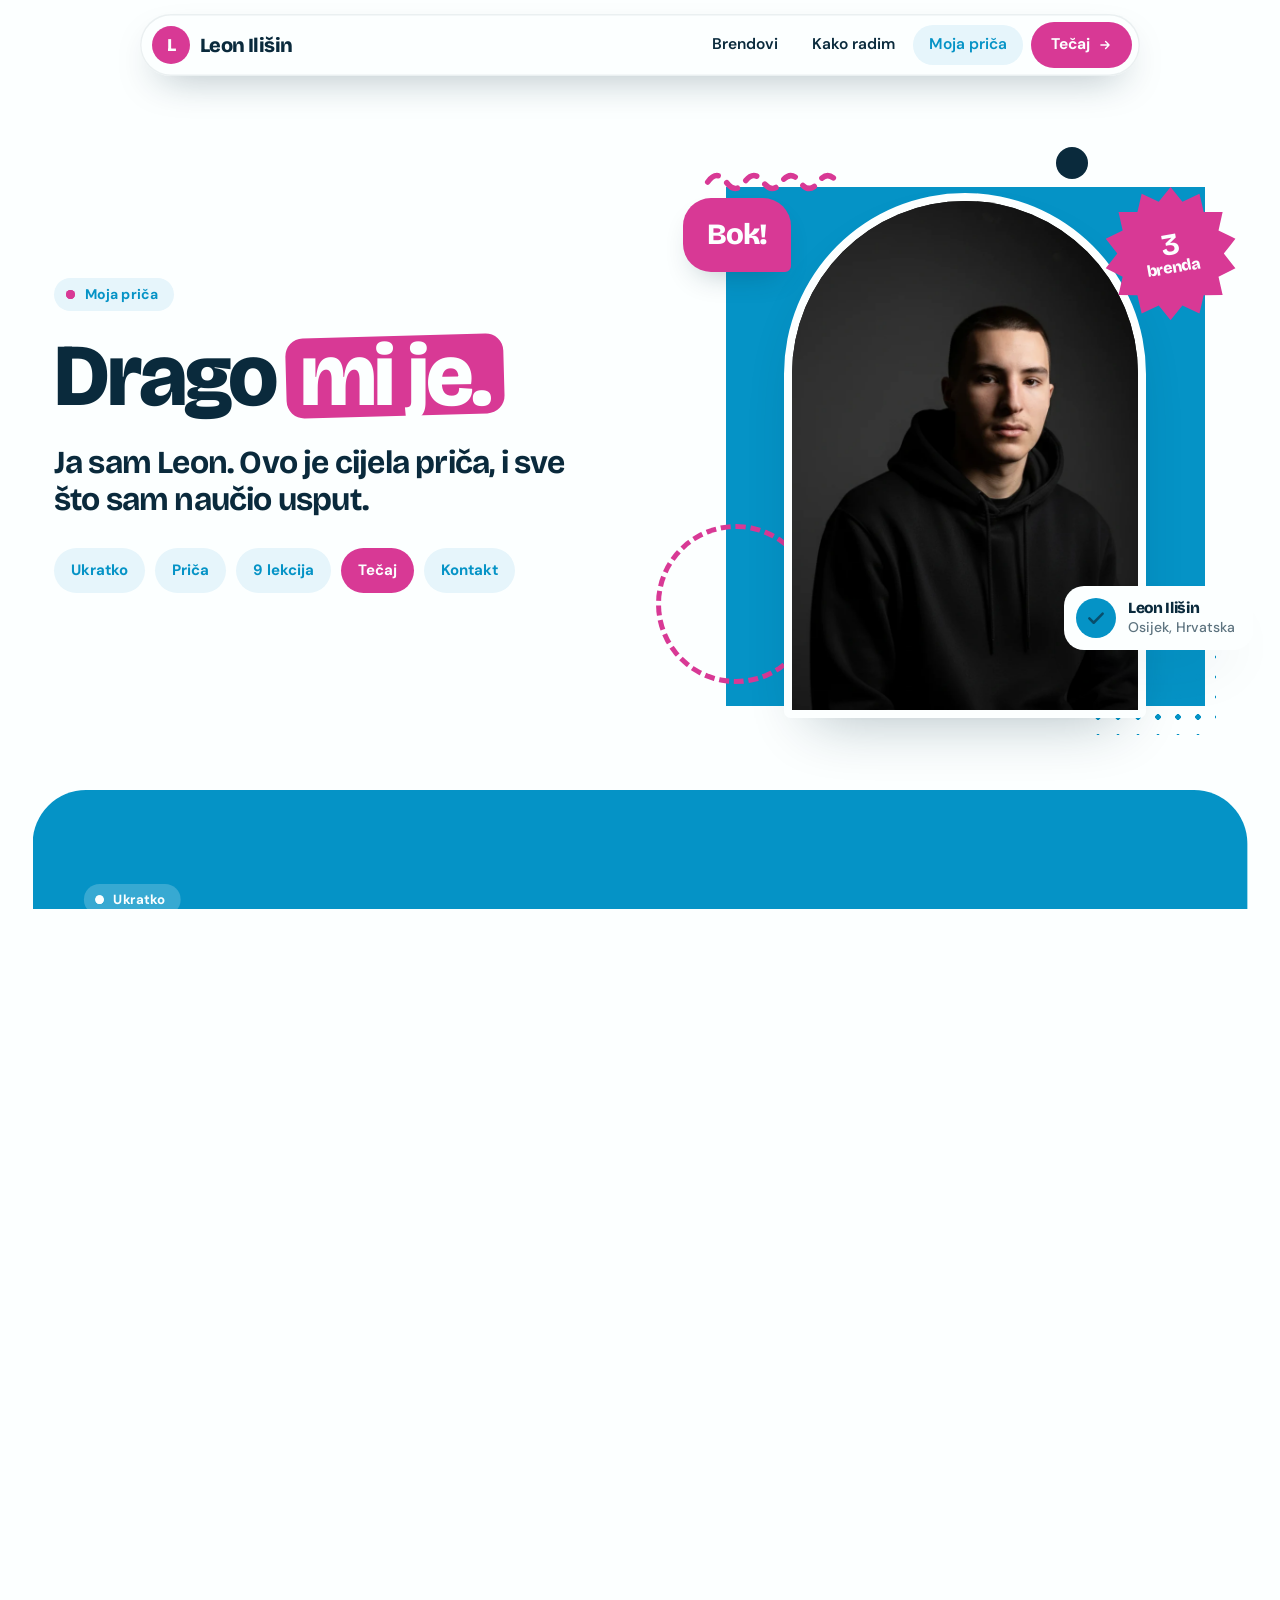
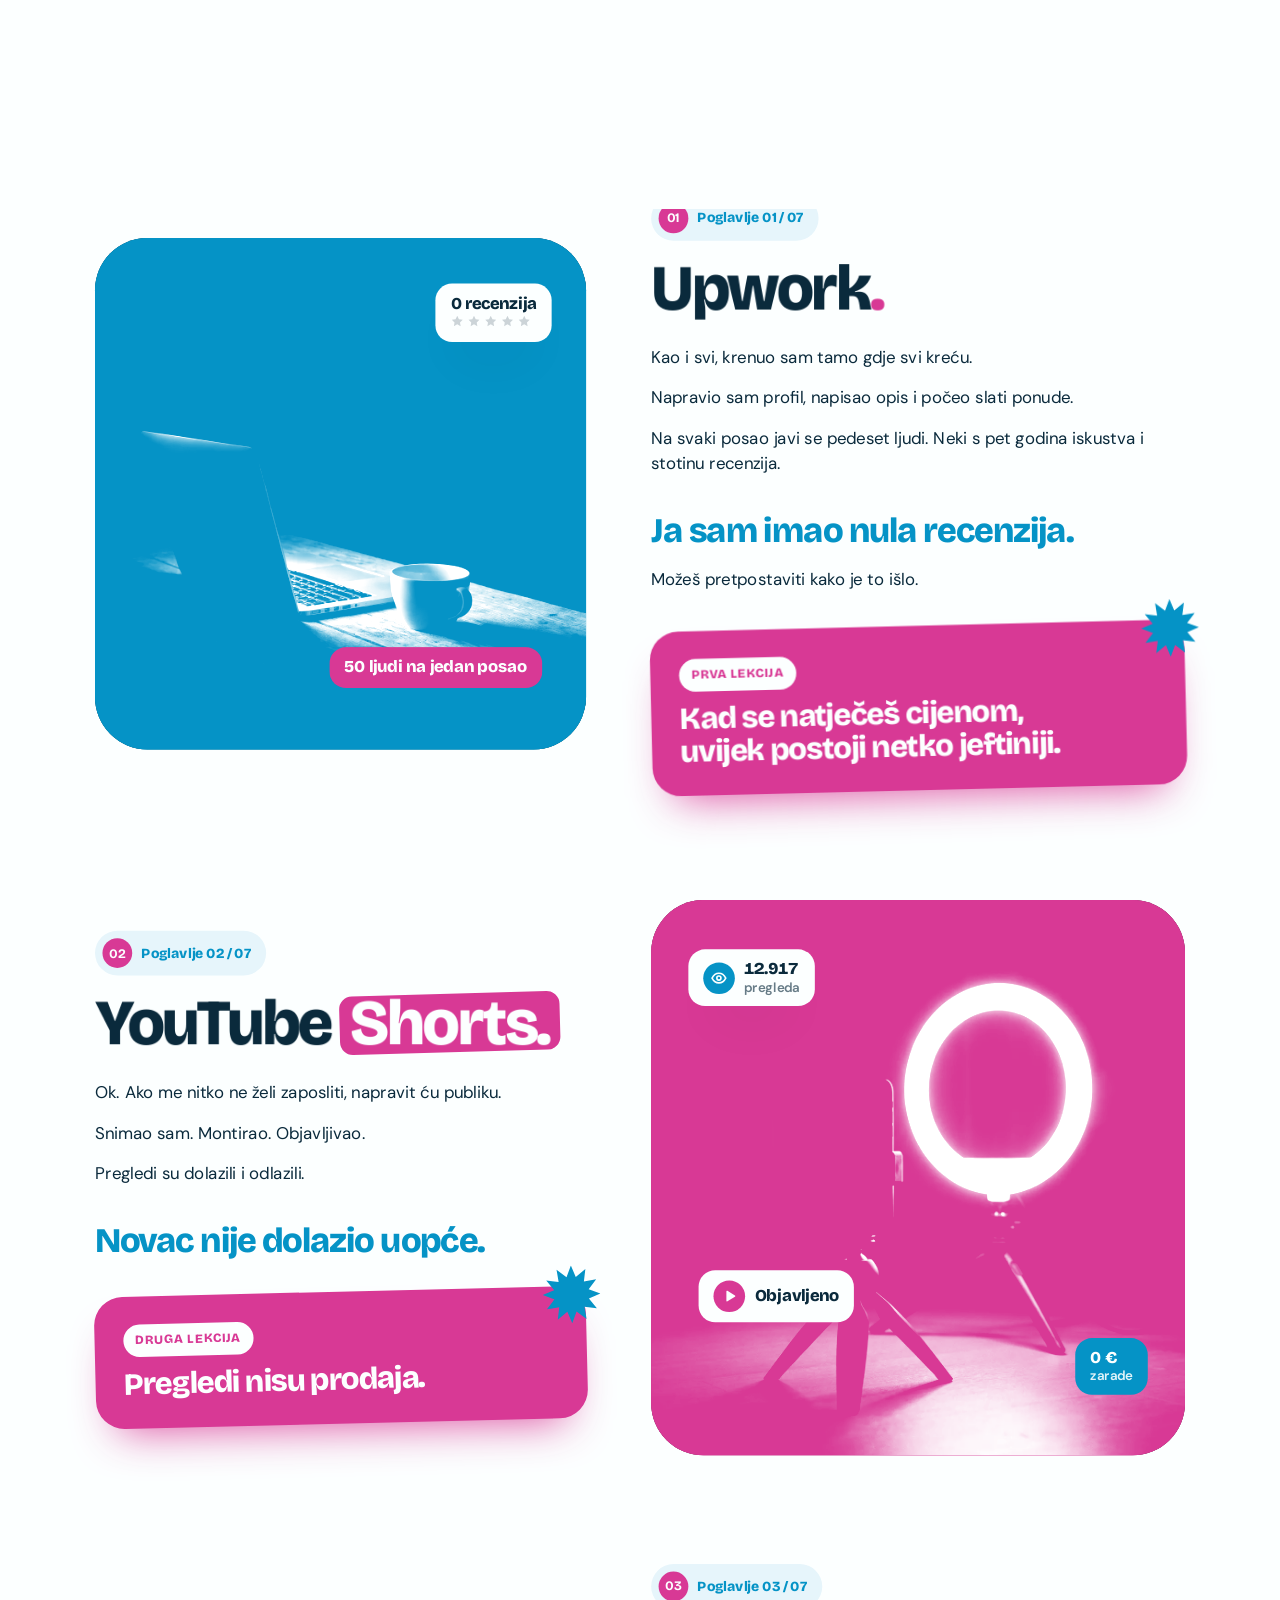
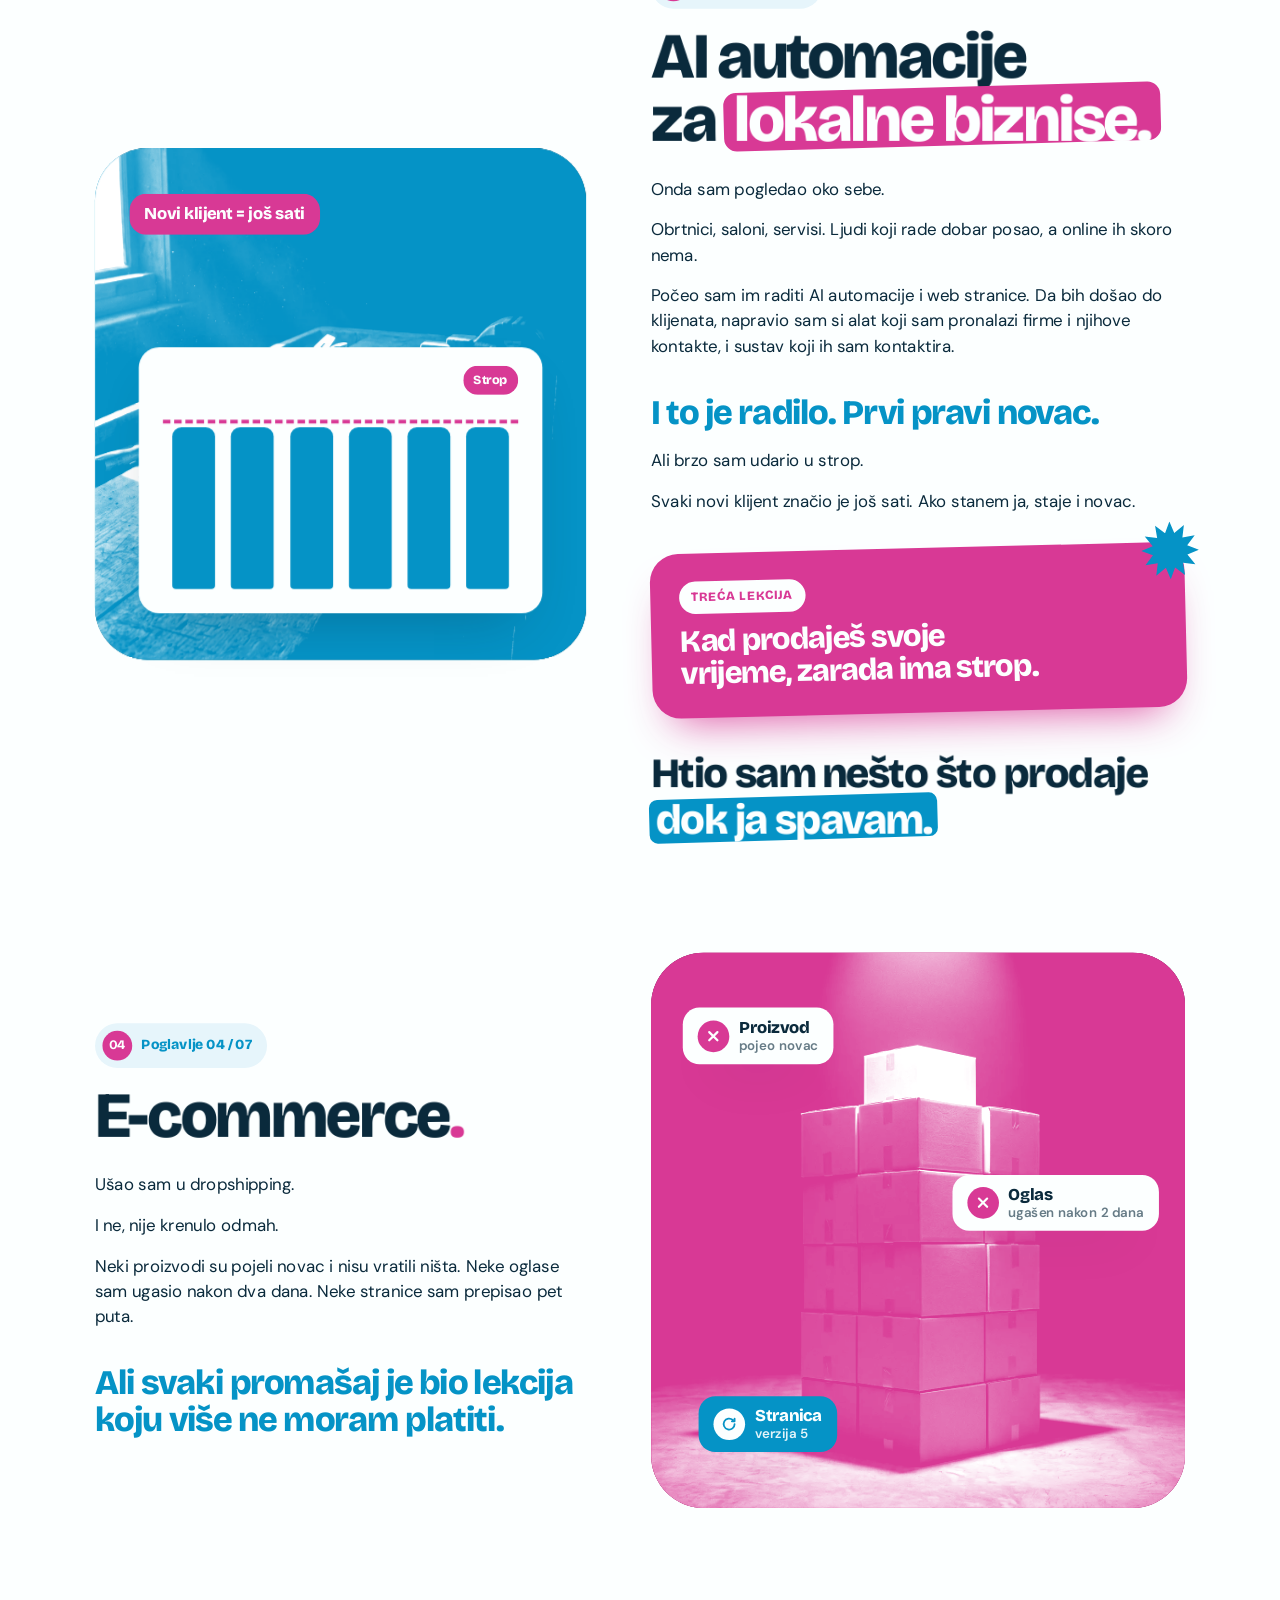
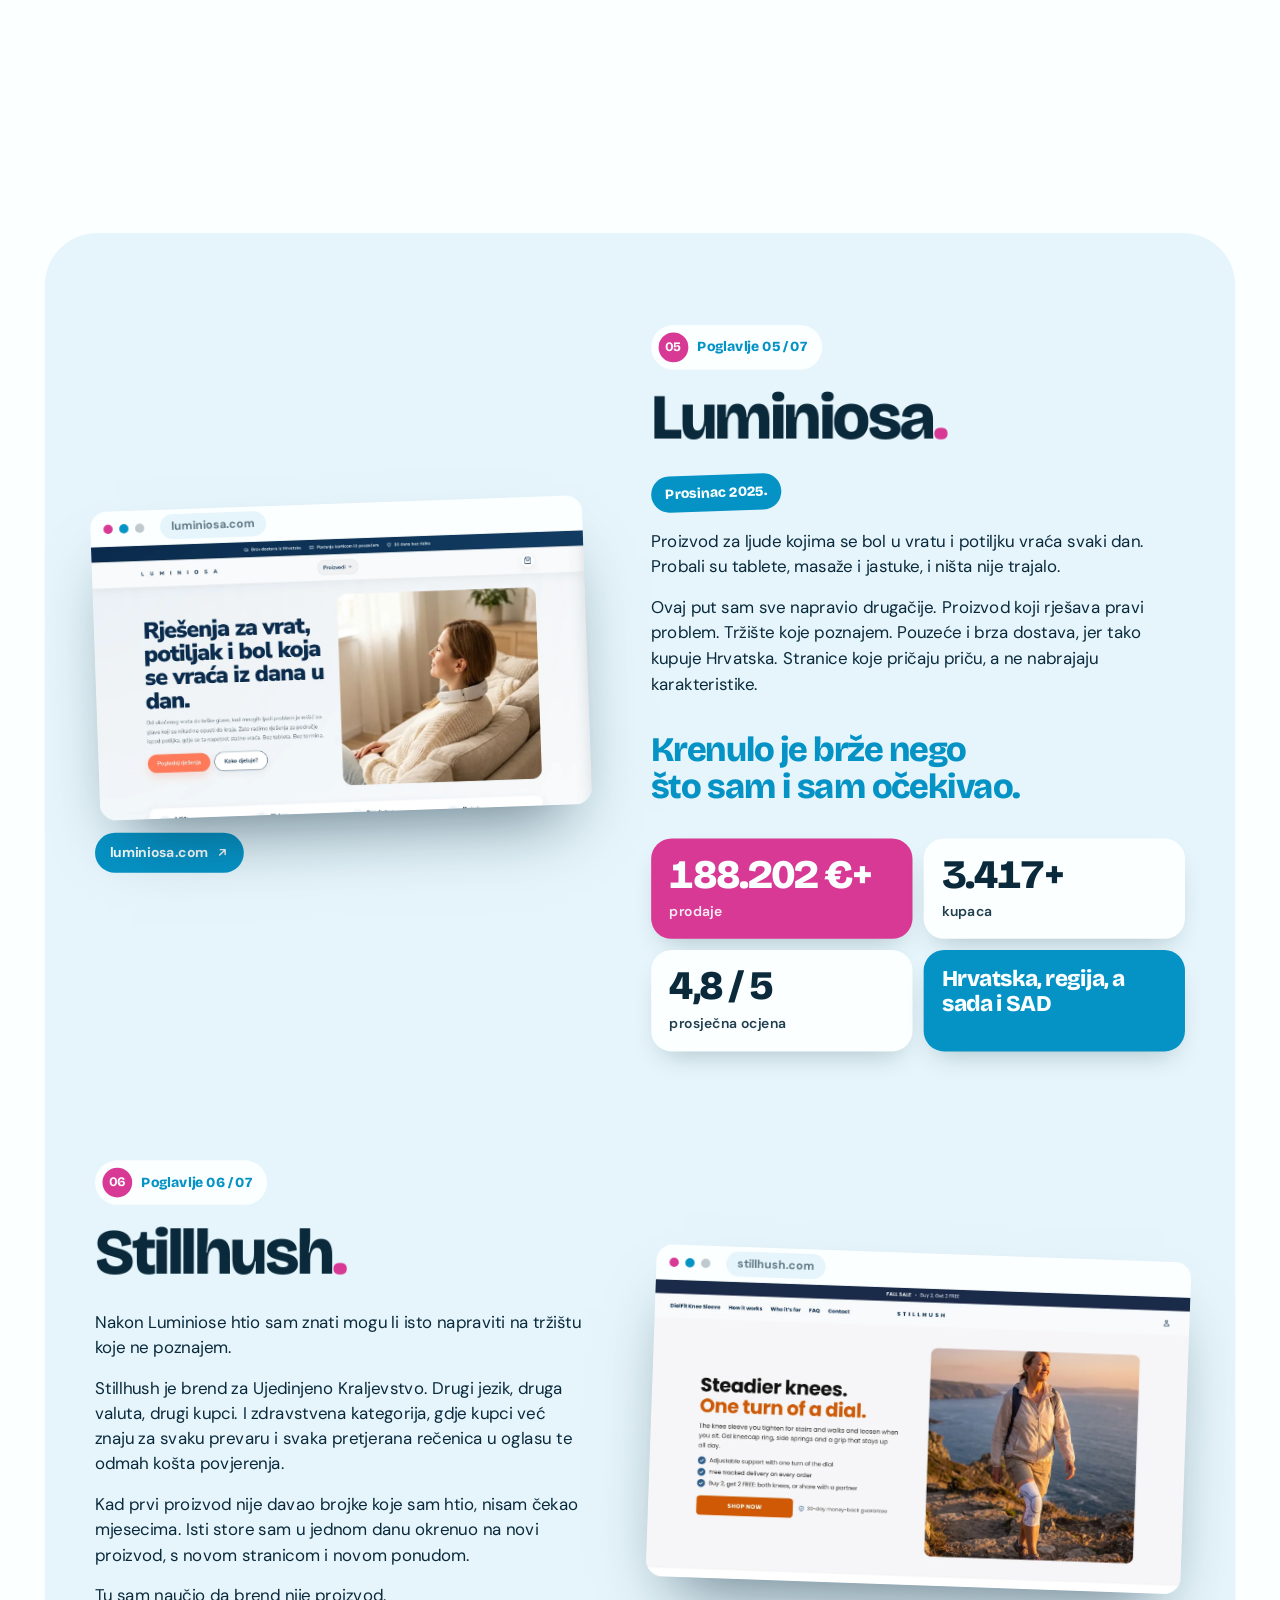
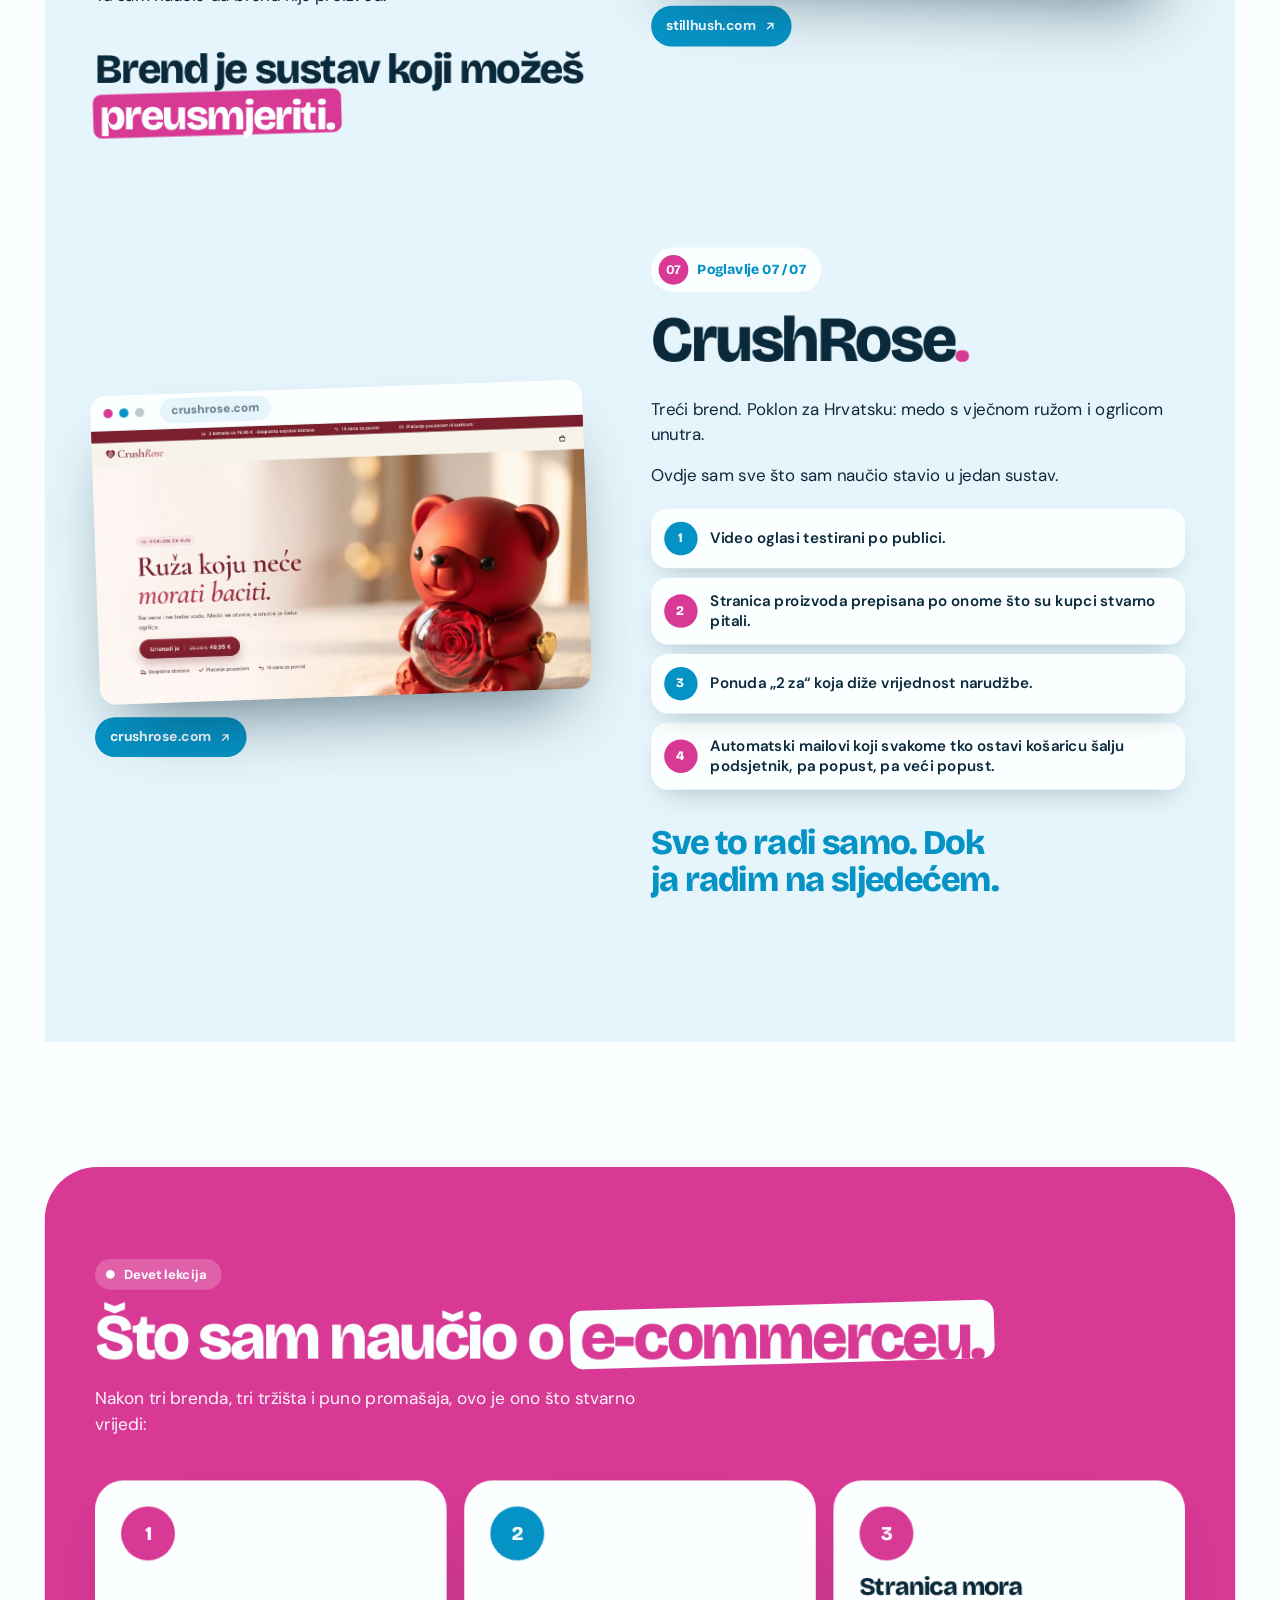
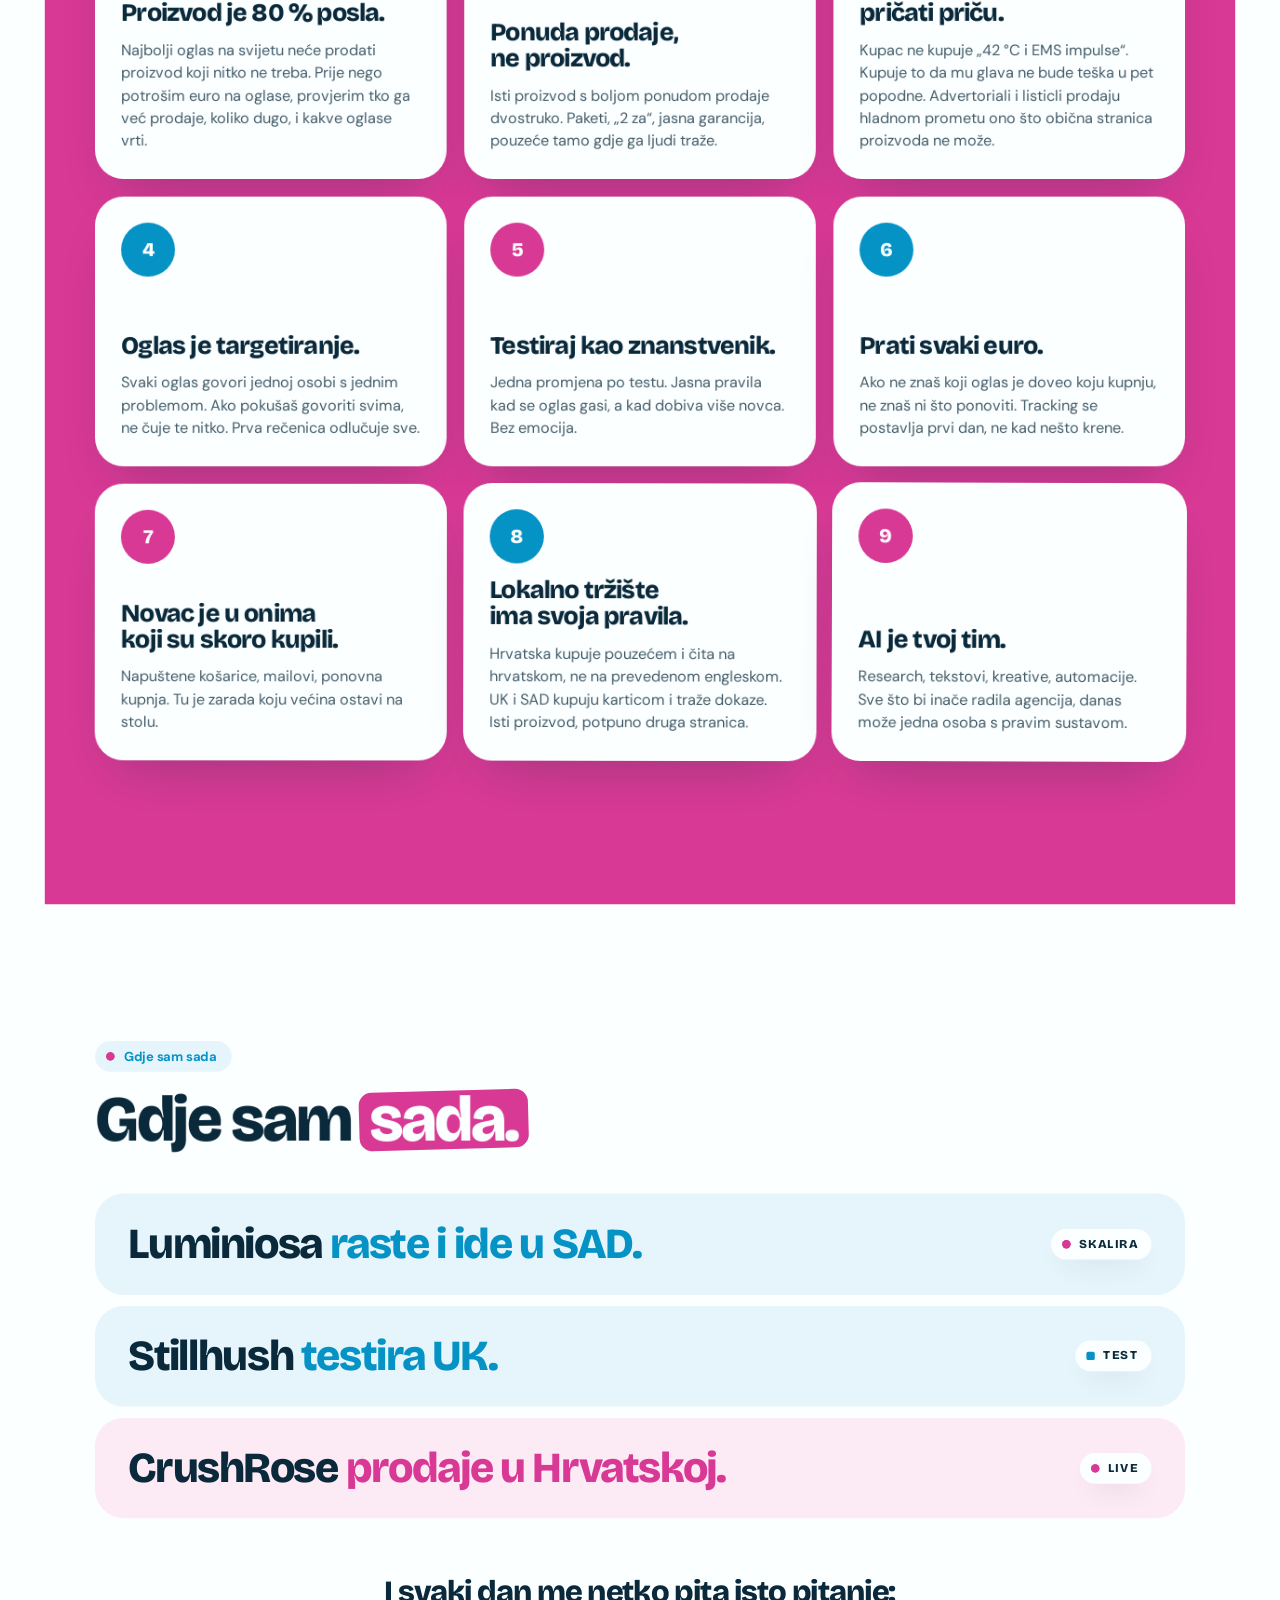
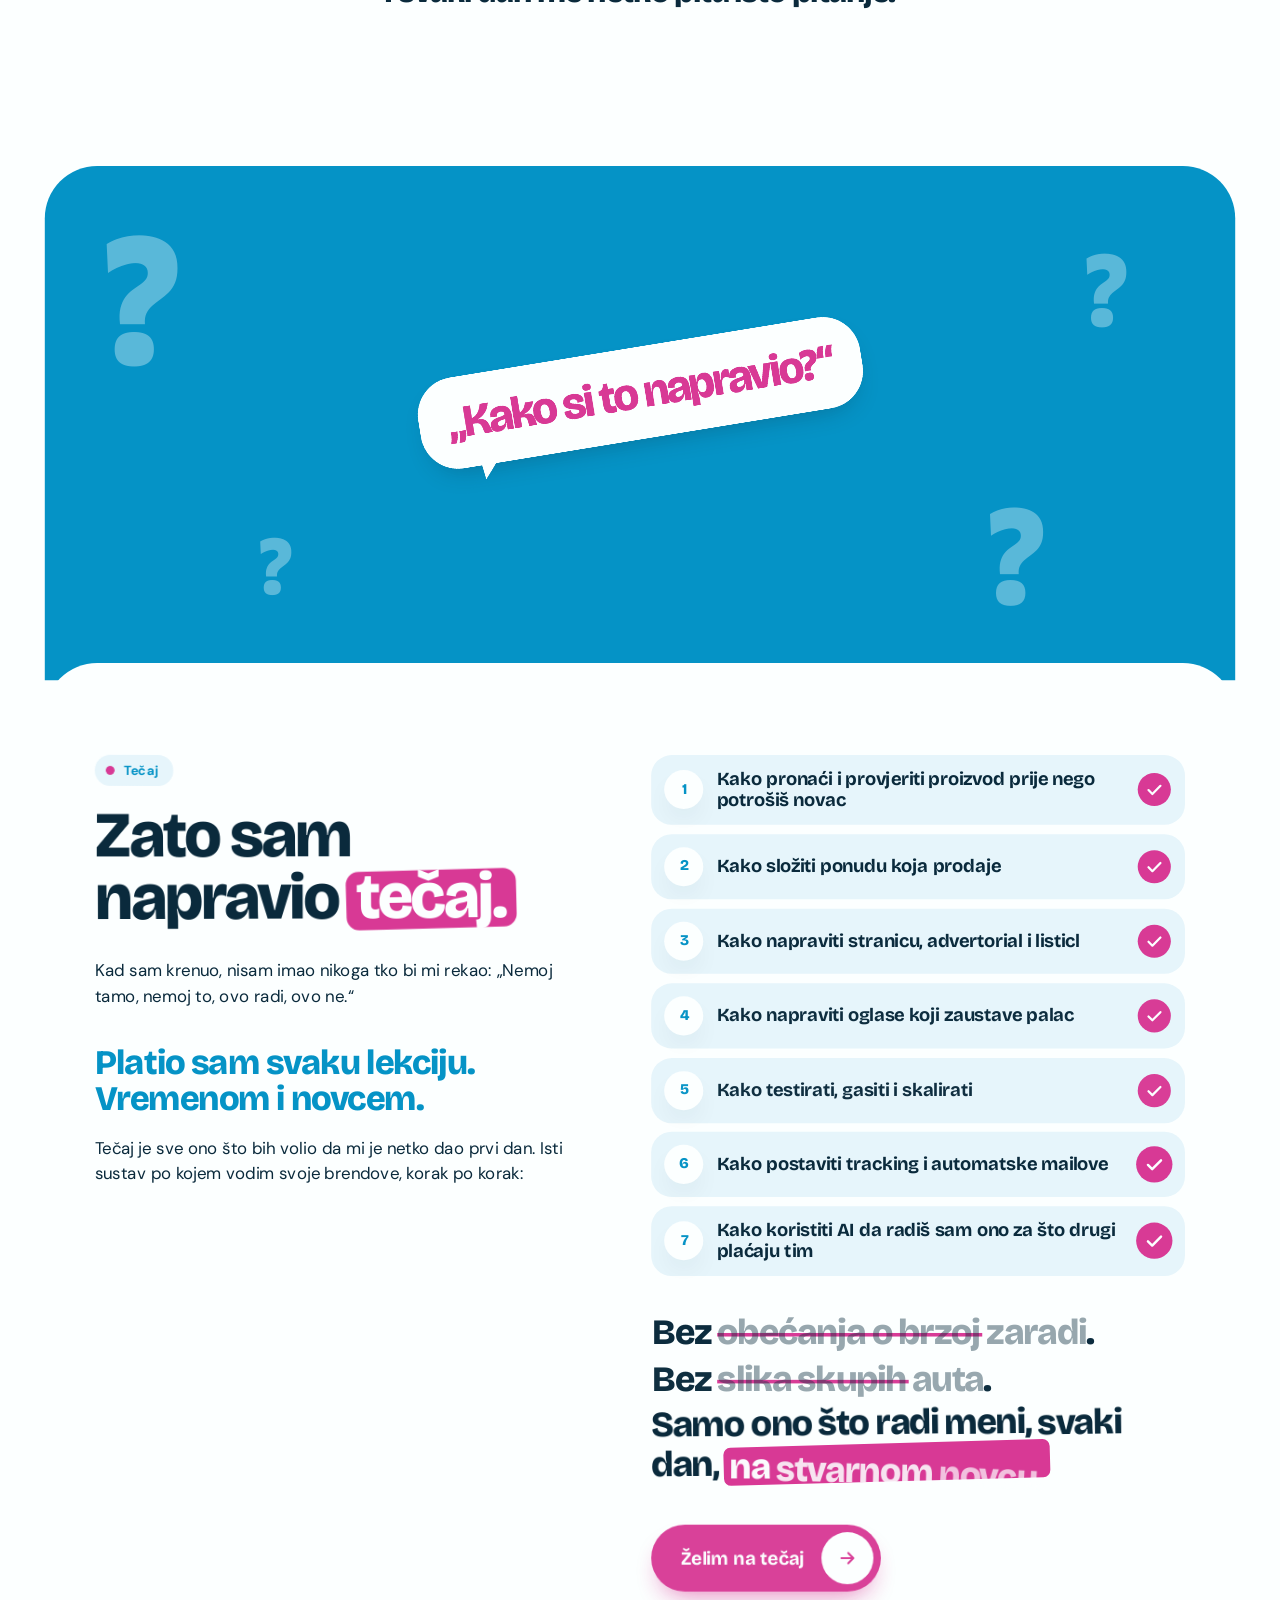
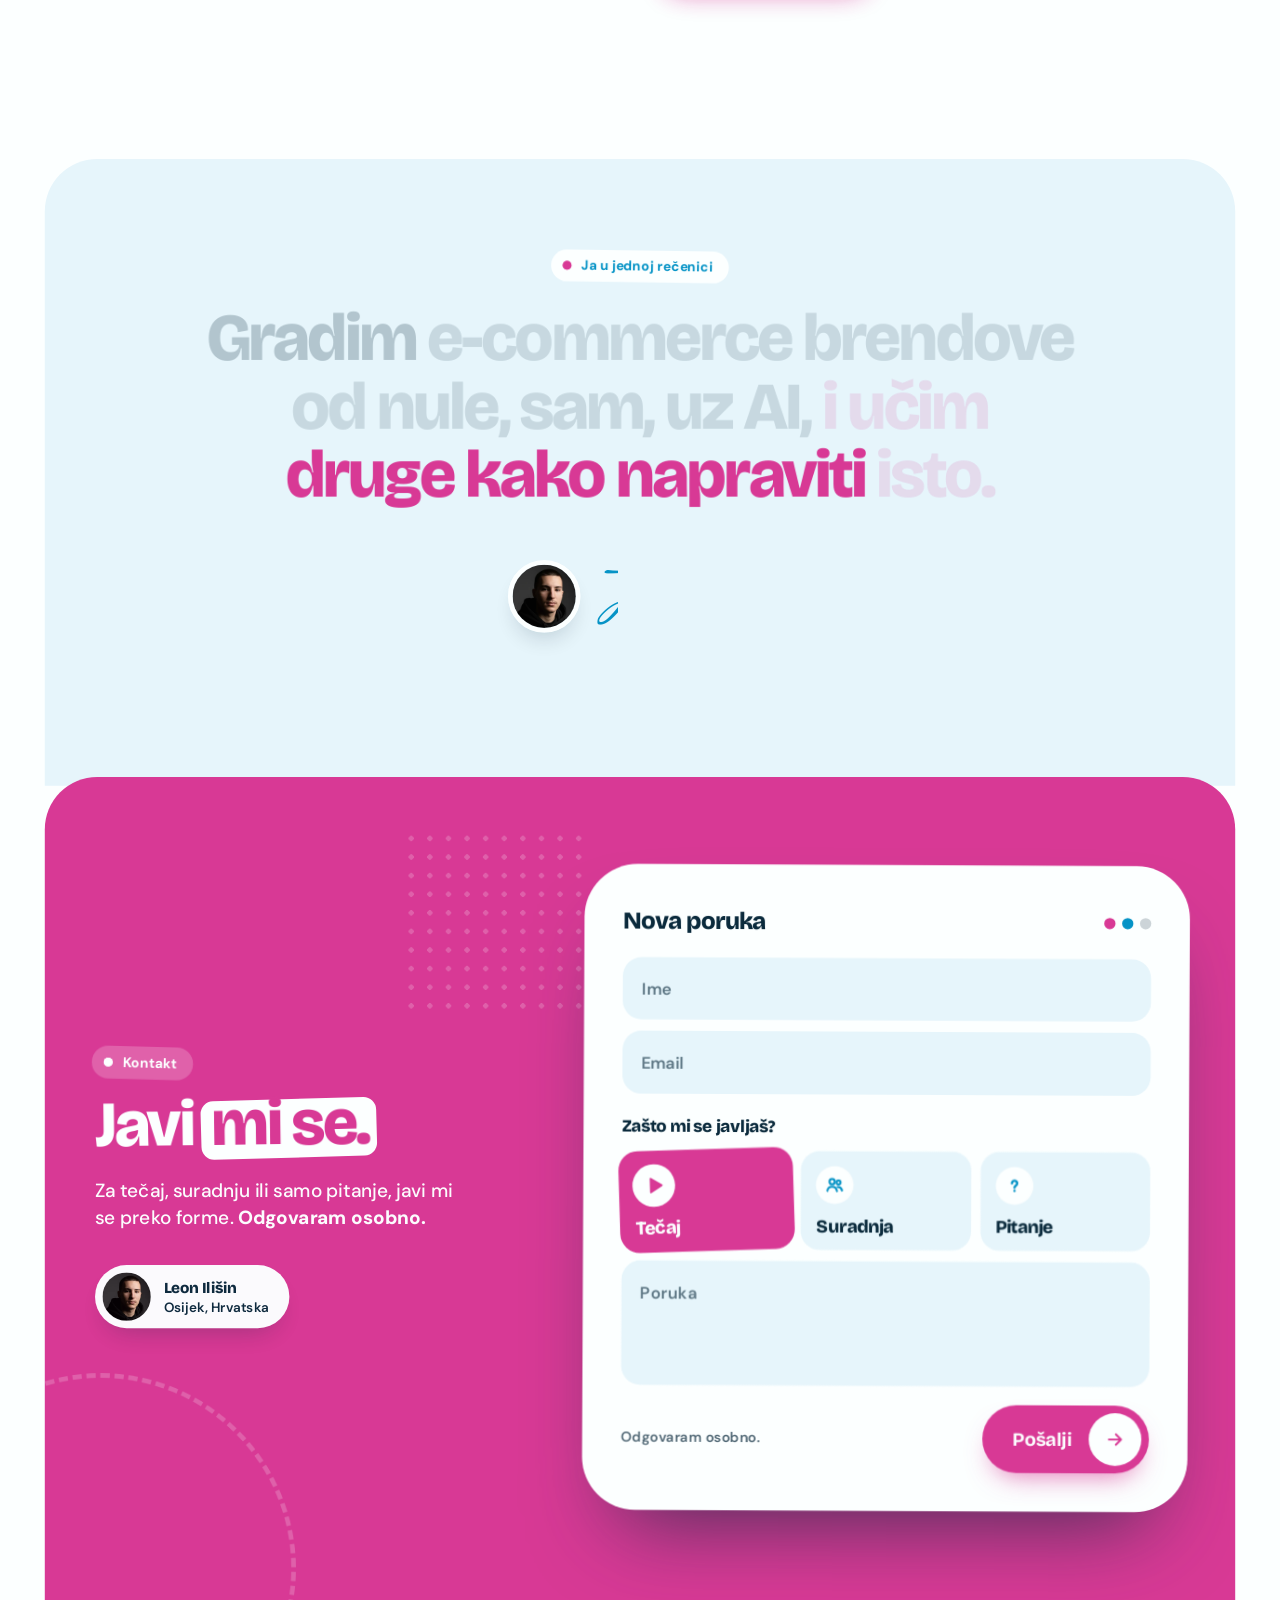
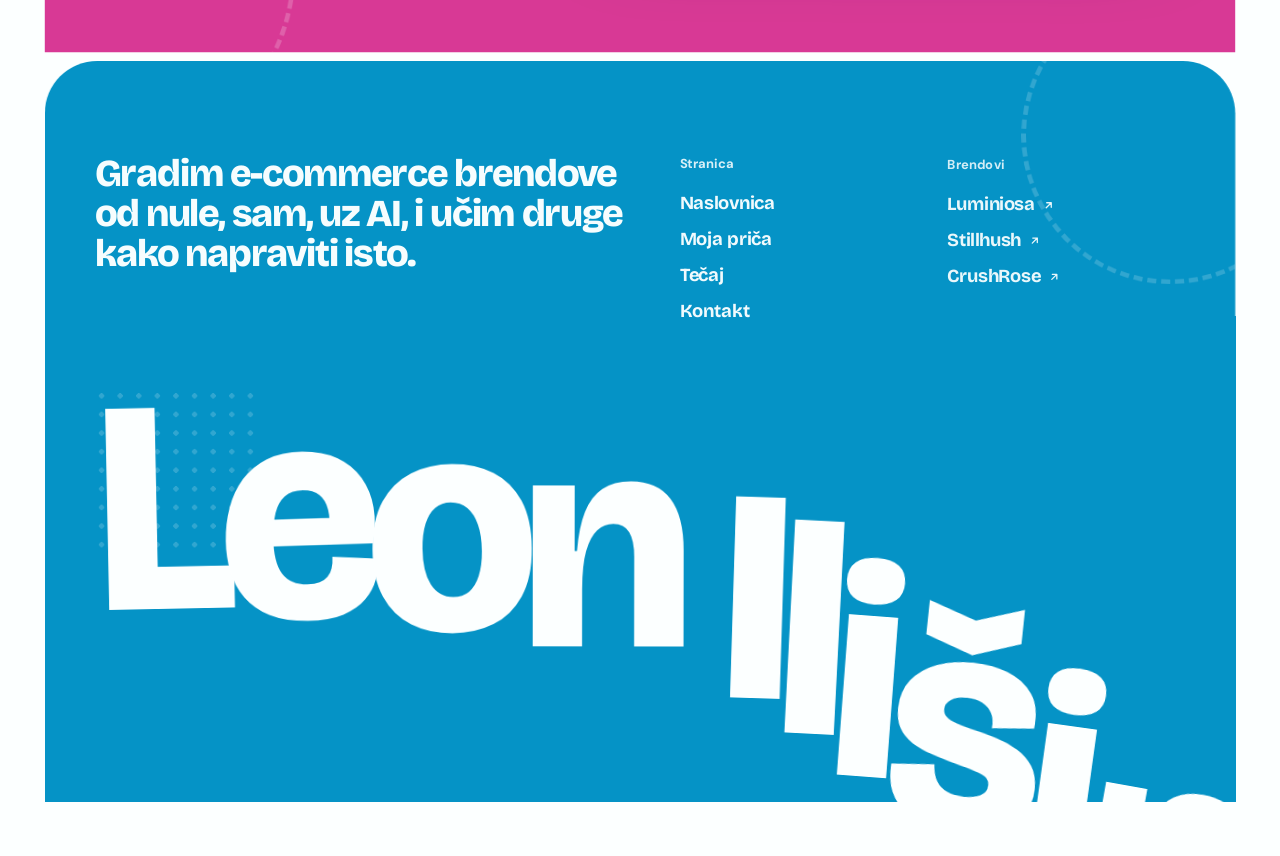
==== prica/index.html @ fcd71fb2 "Redesign: e-commerce story site with motion graphics - New homepage: hero, numbers, three brands, ho" ====
<!DOCTYPE html>
<html lang="hr" data-page="story">
<head>
  <meta charset="UTF-8" />
  <meta name="viewport" content="width=device-width, initial-scale=1, viewport-fit=cover" />
  <title>Moja priča i tečaj | Leon Ilišin</title>
  <meta name="description" content="Od Upworka i YouTube Shortsa do tri e-commerce brenda na tri tržišta. Cijela priča, devet lekcija o e-commerceu i tečaj po kojem vodim svoje brendove." />
  <meta name="author" content="Leon Ilišin" />
  <meta name="robots" content="index, follow, max-image-preview:large" />
  <meta name="theme-color" content="#fcffff" />
  <link rel="canonical" href="https://leonilisin.com/prica/" />

  <meta property="og:type" content="website" />
  <meta property="og:locale" content="hr_HR" />
  <meta property="og:site_name" content="Leon Ilišin" />
  <meta property="og:title" content="Drago mi je. Ja sam Leon." />
  <meta property="og:description" content="Cijela priča, i sve što sam naučio usput. Na kraju je tečaj." />
  <meta property="og:url" content="https://leonilisin.com/prica/" />
  <meta property="og:image" content="https://leonilisin.com/og.jpg" />
  <meta property="og:image:width" content="1200" />
  <meta property="og:image:height" content="630" />
  <meta name="twitter:card" content="summary_large_image" />
  <meta name="twitter:title" content="Drago mi je. Ja sam Leon." />
  <meta name="twitter:description" content="Cijela priča, i sve što sam naučio usput. Na kraju je tečaj." />
  <meta name="twitter:image" content="https://leonilisin.com/og.jpg" />

  <link rel="icon" href="/favicon.svg" type="image/svg+xml" />
  <link rel="apple-touch-icon" href="/apple-touch-icon.png" />

  <script>
    (function () {
      var d = document.documentElement;
      d.classList.add('js');
      if (matchMedia('(prefers-reduced-motion: reduce)').matches) { d.classList.add('no-motion'); return; }
      try {
        if (sessionStorage.getItem('li-nav') === '1') { sessionStorage.removeItem('li-nav'); d.classList.add('is-entering'); }
        else if (d.dataset.page === 'home' && !sessionStorage.getItem('li-intro') && !location.hash) { d.classList.add('is-intro'); }
      } catch (e) {}
      setTimeout(function () { if (!window.__liReady) d.classList.add('no-motion'); }, 4000);
    })();
  </script>

  <!-- Google Analytics -->
  <script async src="https://www.googletagmanager.com/gtag/js?id=G-PP62XLYM0V"></script>
  <script>
    window.dataLayer = window.dataLayer || [];
    function gtag(){dataLayer.push(arguments);}
    gtag('js', new Date());
    gtag('config', 'G-PP62XLYM0V');
  </script>

  <link rel="preconnect" href="https://fonts.googleapis.com" />
  <link rel="preconnect" href="https://fonts.gstatic.com" crossorigin />
  <link href="https://fonts.googleapis.com/css2?family=Bricolage+Grotesque:opsz,wght@12..96,400..800&family=DM+Sans:opsz,wght@9..40,400..800&display=swap" rel="stylesheet" />
  <link href="https://fonts.googleapis.com/css2?family=Mrs+Saint+Delafield&text=Leon&display=swap" rel="stylesheet" />
  <link rel="preload" as="image" href="/assets/img/leon.webp" type="image/webp" />
  <link rel="stylesheet" href="/assets/css/style.css" />

  <script type="application/ld+json">
  {
    "@context": "https://schema.org",
    "@type": "AboutPage",
    "url": "https://leonilisin.com/prica/",
    "name": "Moja priča | Leon Ilišin",
    "inLanguage": "hr-HR",
    "isPartOf": { "@id": "https://leonilisin.com/#website" },
    "about": { "@id": "https://leonilisin.com/#leon" },
    "breadcrumb": {
      "@type": "BreadcrumbList",
      "itemListElement": [
        { "@type": "ListItem", "position": 1, "name": "Naslovnica", "item": "https://leonilisin.com/" },
        { "@type": "ListItem", "position": 2, "name": "Moja priča", "item": "https://leonilisin.com/prica/" }
      ]
    }
  }
  </script>
</head>
<body>
  <a class="skip" href="#main">Preskoči na sadržaj</a>

  <div class="curtain" aria-hidden="true"><i></i><i></i><i></i></div>
  <div class="cursor" aria-hidden="true"><span></span></div>

  <header class="nav">
    <div class="nav__in">
      <a class="logo" href="/" aria-label="Leon Ilišin, naslovnica"><i>L</i>Leon Ilišin</a>
      <nav class="nav__links" aria-label="Glavna navigacija">
        <a href="/#brendovi">Brendovi</a>
        <a href="/#kako-radim">Kako radim</a>
        <a href="/prica/" aria-current="page">Moja priča</a>
        <a class="nav__cta" href="/prica/#tecaj">Tečaj <svg viewBox="0 0 24 24" fill="none" stroke="currentColor" stroke-width="2.4" stroke-linecap="round" stroke-linejoin="round" aria-hidden="true"><path d="M5 12h14M13 6l6 6-6 6"/></svg></a>
      </nav>
      <button class="burger" type="button" aria-label="Izbornik" aria-expanded="false" aria-controls="menu"><span></span><span></span></button>
    </div>
  </header>

  <div class="menu" id="menu" aria-hidden="true">
    <span class="shape ring spin" style="width:240px;height:240px;right:-70px;top:22%;--d:30s" aria-hidden="true"></span>
    <span class="shape dotgrid float" style="width:140px;height:140px;left:8%;bottom:20%" aria-hidden="true"></span>
    <nav class="menu__links" aria-label="Mobilna navigacija">
      <a href="/"><span>Naslovnica</span></a>
      <a href="/#brendovi"><span>Brendovi</span></a>
      <a href="/prica/"><span>Moja priča</span></a>
      <a href="/prica/#tecaj"><span>Tečaj</span></a>
      <a href="/prica/#kontakt"><span>Kontakt</span></a>
    </nav>
    <div class="menu__foot"><span>Leon Ilišin</span><span>Osijek · E-commerce · AI</span></div>
  </div>

  <div class="progress" aria-hidden="true"></div>
  <main id="main">

    <!-- ============ HERO ============ -->
    <section class="shero sheet sheet--first" data-theme="white">
      <div class="wrap hero__grid">
        <div>
          <p class="pill" data-pop><i></i>Moja priča</p>
          <h1 class="h1 shero__title" data-words aria-label="Drago mi je.">Drago <span class="mark">mi je.</span></h1>
          <p class="shero__sub" data-reveal>Ja sam Leon. Ovo je cijela priča, i sve što sam naučio usput.</p>
          <nav class="jump" data-reveal aria-label="Na ovoj stranici">
            <a href="#ukratko">Ukratko</a>
            <a href="#prica">Priča</a>
            <a href="#lekcije">9 lekcija</a>
            <a class="is-pink" href="#tecaj">Tečaj</a>
            <a href="#kontakt">Kontakt</a>
          </nav>
        </div>
        <div class="stage" data-stage>
          <span class="stage__blob" data-pop data-depth="8"></span>
          <span class="shape ring spin" style="width:30%;aspect-ratio:1;left:-7%;bottom:6%;color:var(--pink);--d:22s" aria-hidden="true"></span>
          <span class="shape dotgrid float" style="width:24%;aspect-ratio:1;right:2%;bottom:-3%;color:var(--blue);--d:6s" aria-hidden="true"></span>
          <svg class="shape squig float-b" style="width:26%;left:2%;top:3%;color:var(--pink)" viewBox="0 0 150 26" aria-hidden="true"><path d="M4 13q10-14 20 0t20 0 20 0 20 0 20 0 20 0 20 0"/></svg>
          <span class="shape disc float-b" style="width:6%;aspect-ratio:1;right:26%;top:-1%;color:var(--navy);--d:5s" aria-hidden="true"></span>
          <figure class="stage__photo" data-pop data-depth="-6">
            <img src="/assets/img/leon.webp" alt="Leon Ilišin, osnivač e-commerce brendova iz Osijeka" width="864" height="1080" fetchpriority="high" />
          </figure>
          <div class="bubble" data-pop data-depth="20">Bok!</div>
          <div class="toast float" data-pop data-depth="16" style="left:auto;right:-5%;top:auto;bottom:12%;--d:5s"><span class="toast__ico" style="background:var(--blue)"><svg viewBox="0 0 24 24" fill="none" stroke="currentColor" stroke-width="3" stroke-linecap="round" stroke-linejoin="round" aria-hidden="true"><path d="M4 12.5l5.2 5.2L20 6.8"/></svg></span><div><b>Leon Ilišin</b><span>Osijek, Hrvatska</span></div></div>
          <div class="burst" data-pop data-depth="22" style="right:-2%;top:6%;width:25%"><svg class="spin" viewBox="0 0 100 100" fill="currentColor" aria-hidden="true"><polygon points="50.0,0.0 58.9,11.0 71.7,5.0 74.9,18.7 89.1,18.8 86.0,32.6 98.7,38.9 90.0,50.0 98.7,61.1 86.0,67.4 89.1,81.2 74.9,81.3 71.7,95.0 58.9,89.0 50.0,100.0 41.1,89.0 28.3,95.0 25.1,81.3 10.9,81.2 14.0,67.4 1.3,61.1 10.0,50.0 1.3,38.9 14.0,32.6 10.9,18.8 25.1,18.7 28.3,5.0 41.1,11.0"/></svg><span><b>3</b>brenda</span></div>
        </div>
      </div>
    </section>

    <!-- ============ UKRATKO ============ -->
    <section class="sheet" data-theme="blue" id="ukratko">
      <div class="wrap">
        <header class="shead">
          <p class="pill" data-pop><i></i>Ukratko</p>
          <h2 class="h2" data-words><span class="mark">Ukratko.</span></h2>
        </header>
        <ol class="road">
          <span class="road__line" aria-hidden="true"><i></i></span>
          <li class="stop" data-reveal><span class="stop__dot" aria-hidden="true"><svg viewBox="0 0 24 24" fill="none" stroke="currentColor" stroke-width="3.2" stroke-linecap="round" stroke-linejoin="round" aria-hidden="true"><path d="M6 6l12 12M18 6L6 18"/></svg></span><p class="stop__what">Krenuo sam na Upworku.</p><p class="stop__res">Ništa.</p></li>
          <li class="stop" data-reveal><span class="stop__dot" aria-hidden="true"><svg viewBox="0 0 24 24" fill="none" stroke="currentColor" stroke-width="3.2" stroke-linecap="round" stroke-linejoin="round" aria-hidden="true"><path d="M6 6l12 12M18 6L6 18"/></svg></span><p class="stop__what">Probao YouTube Shorts.</p><p class="stop__res">Ništa.</p></li>
          <li class="stop stop--some" data-reveal><span class="stop__dot" aria-hidden="true"><svg viewBox="0 0 24 24" fill="none" stroke="currentColor" stroke-width="3.2" stroke-linecap="round" stroke-linejoin="round" aria-hidden="true"><path d="M5 12h14"/></svg></span><p class="stop__what">Radio AI automacije za lokalne biznise.</p><p class="stop__res">Nešto, ali premalo.</p></li>
          <li class="stop stop--some" data-reveal><span class="stop__dot" aria-hidden="true"><svg viewBox="0 0 24 24" fill="none" stroke="currentColor" stroke-width="2.4" stroke-linecap="round" stroke-linejoin="round" aria-hidden="true"><path d="M5 12h14M13 6l6 6-6 6"/></svg></span><p class="stop__what">Ušao u e-commerce.</p></li>
          <li class="stop stop--win" data-reveal><span class="stop__dot" aria-hidden="true"><svg viewBox="0 0 24 24" fill="none" stroke="currentColor" stroke-width="3" stroke-linecap="round" stroke-linejoin="round" aria-hidden="true"><path d="M4 12.5l5.2 5.2L20 6.8"/></svg></span><p class="stop__what">Pokrenuo tri brenda na tri tržišta.</p><p class="stop__res">190.000 €+ prodaje.</p></li>
        </ol>
      </div>
    </section>

    <!-- ============ CHAPTERS 1-4 ============ -->
    <section class="sheet" data-theme="white" id="prica">
      <div class="wrap">
        <div class="chaps">

          <article class="chap">
            <div class="chap__media">
              <div class="scene" data-pop>
                <div class="scene__pic"><img src="/assets/img/ch-laptop.webp" alt="Laptop na praznom stolu noću" width="1160" height="1440" loading="lazy" /></div>
                <div class="fly" aria-hidden="true"><div class="chip" style="--k:0"><span class="ok"><svg viewBox="0 0 24 24" fill="none" stroke="currentColor" stroke-width="2.8" stroke-linecap="round" stroke-linejoin="round" aria-hidden="true"><path d="M12 19V5M6 11l6-6 6 6"/></svg></span><div>Ponuda poslana<small>Čekam odgovor…</small></div></div><div class="chip" style="--k:1"><span class="ok"><svg viewBox="0 0 24 24" fill="none" stroke="currentColor" stroke-width="2.8" stroke-linecap="round" stroke-linejoin="round" aria-hidden="true"><path d="M12 19V5M6 11l6-6 6 6"/></svg></span><div>Ponuda poslana<small>Čekam odgovor…</small></div></div><div class="chip" style="--k:2"><span class="ok"><svg viewBox="0 0 24 24" fill="none" stroke="currentColor" stroke-width="2.8" stroke-linecap="round" stroke-linejoin="round" aria-hidden="true"><path d="M12 19V5M6 11l6-6 6 6"/></svg></span><div>Ponuda poslana<small>Čekam odgovor…</small></div></div></div>
                <div class="chip float" style="right:7%;top:9%;--r:3deg" aria-hidden="true"><div>0 recenzija<small><span class="stars"><svg viewBox="0 0 24 24" fill="currentColor" aria-hidden="true"><path d="M12 2.6l2.9 6 6.5.9-4.7 4.6 1.1 6.5-5.8-3.1-5.8 3.1 1.1-6.5L2.6 9.5l6.5-.9z"/></svg><svg viewBox="0 0 24 24" fill="currentColor" aria-hidden="true"><path d="M12 2.6l2.9 6 6.5.9-4.7 4.6 1.1 6.5-5.8-3.1-5.8 3.1 1.1-6.5L2.6 9.5l6.5-.9z"/></svg><svg viewBox="0 0 24 24" fill="currentColor" aria-hidden="true"><path d="M12 2.6l2.9 6 6.5.9-4.7 4.6 1.1 6.5-5.8-3.1-5.8 3.1 1.1-6.5L2.6 9.5l6.5-.9z"/></svg><svg viewBox="0 0 24 24" fill="currentColor" aria-hidden="true"><path d="M12 2.6l2.9 6 6.5.9-4.7 4.6 1.1 6.5-5.8-3.1-5.8 3.1 1.1-6.5L2.6 9.5l6.5-.9z"/></svg><svg viewBox="0 0 24 24" fill="currentColor" aria-hidden="true"><path d="M12 2.6l2.9 6 6.5.9-4.7 4.6 1.1 6.5-5.8-3.1-5.8 3.1 1.1-6.5L2.6 9.5l6.5-.9z"/></svg></span></small></div></div>
                <div class="chip chip--pink float-b" style="right:9%;bottom:12%;--r:-4deg" aria-hidden="true">50 ljudi na jedan posao</div>
              </div>
            </div>
            <div class="chap__body">
              <p class="chap__no" data-pop><b>01</b>Poglavlje 01 / 07</p>
              <h2 class="h2 chap__title" data-words>Upwork<span class="dot">.</span></h2>
              <div class="prose">
                <p>Kao i svi, krenuo sam tamo gdje svi kreću.</p>
                <p>Napravio sam profil, napisao opis i počeo slati ponude.</p>
                <p>Na svaki posao javi se pedeset ljudi. Neki s pet godina iskustva i stotinu recenzija.</p>
                <p class="big">Ja sam imao nula recenzija.</p>
                <p>Možeš pretpostaviti kako je to išlo.</p>
              </div>
              <aside class="lesson">
                <svg class="burst-mini" viewBox="0 0 100 100" fill="currentColor" aria-hidden="true"><polygon points="50.0,0.0 58.0,20.1 75.0,6.7 71.9,28.1 93.3,25.0 79.9,42.0 100.0,50.0 79.9,58.0 93.3,75.0 71.9,71.9 75.0,93.3 58.0,79.9 50.0,100.0 42.0,79.9 25.0,93.3 28.1,71.9 6.7,75.0 20.1,58.0 0.0,50.0 20.1,42.0 6.7,25.0 28.1,28.1 25.0,6.7 42.0,20.1"/></svg>
                <span class="lesson__tag">Prva lekcija</span>
                <p>Kad se natječeš cijenom, uvijek postoji netko jeftiniji.</p>
              </aside>
            </div>
          </article>

          <article class="chap chap--flip">
            <div class="chap__media">
              <div class="scene scene--pink" data-pop>
                <div class="scene__pic"><img src="/assets/img/ch-phone.webp" alt="Mobitel na stalku ispred ring svjetla" width="1160" height="1440" loading="lazy" /></div>
                <div class="chip float" style="left:7%;top:9%;--r:-3deg" aria-hidden="true"><span class="ok"><svg viewBox="0 0 24 24" fill="none" stroke="currentColor" stroke-width="2.4" stroke-linecap="round" stroke-linejoin="round" aria-hidden="true"><path d="M2 12s3.6-7 10-7 10 7 10 7-3.6 7-10 7-10-7-10-7z"/><circle cx="12" cy="12" r="3"/></svg></span><div><span class="count" data-roll="12480">12.480</span><small>pregleda</small></div></div>
                <div class="chip chip--blue float-b" style="right:7%;bottom:11%;--r:3deg" aria-hidden="true"><div>0 €<small>zarade</small></div></div>
                <div class="chip float" style="left:9%;bottom:24%;--r:4deg;--dl:1s" aria-hidden="true"><span class="x" style="background:var(--pink)"><svg viewBox="0 0 24 24" fill="currentColor" aria-hidden="true"><path d="M8 5.2v13.6a1 1 0 0 0 1.5.86l11-6.8a1 1 0 0 0 0-1.72l-11-6.8A1 1 0 0 0 8 5.2z"/></svg></span>Objavljeno</div>
              </div>
            </div>
            <div class="chap__body">
              <p class="chap__no" data-pop><b>02</b>Poglavlje 02 / 07</p>
              <h2 class="h2 chap__title" data-words>YouTube <span class="mark">Shorts.</span></h2>
              <div class="prose">
                <p>Ok. Ako me nitko ne želi zaposliti, napravit ću publiku.</p>
                <p>Snimao sam. Montirao. Objavljivao.</p>
                <p>Pregledi su dolazili i odlazili.</p>
                <p class="big">Novac nije dolazio uopće.</p>
              </div>
              <aside class="lesson">
                <svg class="burst-mini" viewBox="0 0 100 100" fill="currentColor" aria-hidden="true"><polygon points="50.0,0.0 58.0,20.1 75.0,6.7 71.9,28.1 93.3,25.0 79.9,42.0 100.0,50.0 79.9,58.0 93.3,75.0 71.9,71.9 75.0,93.3 58.0,79.9 50.0,100.0 42.0,79.9 25.0,93.3 28.1,71.9 6.7,75.0 20.1,58.0 0.0,50.0 20.1,42.0 6.7,25.0 28.1,28.1 25.0,6.7 42.0,20.1"/></svg>
                <span class="lesson__tag">Druga lekcija</span>
                <p>Pregledi nisu prodaja.</p>
              </aside>
            </div>
          </article>

          <article class="chap">
            <div class="chap__media">
              <div class="scene" data-pop>
                <div class="scene__pic"><img src="/assets/img/ch-workshop.webp" alt="Radni stol obrtnika s alatom" width="1160" height="1440" loading="lazy" /></div>
                <div class="ceil" aria-hidden="true"><b>Strop</b><i style="--k:0"></i><i style="--k:1"></i><i style="--k:2"></i><i style="--k:3"></i><i style="--k:4"></i><i style="--k:5"></i></div>
                <div class="chip chip--pink float" style="left:7%;top:9%;--r:-3deg" aria-hidden="true">Novi klijent = još sati</div>
              </div>
            </div>
            <div class="chap__body">
              <p class="chap__no" data-pop><b>03</b>Poglavlje 03 / 07</p>
              <h2 class="h2 chap__title" data-words>AI automacije za <span class="mark">lokalne biznise.</span></h2>
              <div class="prose">
                <p>Onda sam pogledao oko sebe.</p>
                <p>Obrtnici, saloni, servisi. Ljudi koji rade dobar posao, a online ih skoro nema.</p>
                <p>Počeo sam im raditi AI automacije i web stranice. Da bih došao do klijenata, napravio sam si alat koji sam pronalazi firme i njihove kontakte, i sustav koji ih sam kontaktira.</p>
                <p class="big">I to je radilo. Prvi pravi novac.</p>
                <p>Ali brzo sam udario u strop.</p>
                <p>Svaki novi klijent značio je još sati. Ako stanem ja, staje i novac.</p>
              </div>
              <aside class="lesson">
                <svg class="burst-mini" viewBox="0 0 100 100" fill="currentColor" aria-hidden="true"><polygon points="50.0,0.0 58.0,20.1 75.0,6.7 71.9,28.1 93.3,25.0 79.9,42.0 100.0,50.0 79.9,58.0 93.3,75.0 71.9,71.9 75.0,93.3 58.0,79.9 50.0,100.0 42.0,79.9 25.0,93.3 28.1,71.9 6.7,75.0 20.1,58.0 0.0,50.0 20.1,42.0 6.7,25.0 28.1,28.1 25.0,6.7 42.0,20.1"/></svg>
                <span class="lesson__tag">Treća lekcija</span>
                <p>Kad prodaješ svoje vrijeme, zarada ima strop.</p>
              </aside>
              <p class="pivot" data-words>Htio sam nešto što prodaje <span class="mark mark--blue">dok ja spavam.</span></p>
            </div>
          </article>

          <article class="chap chap--flip">
            <div class="chap__media">
              <div class="scene scene--pink" data-pop>
                <div class="scene__pic"><img src="/assets/img/ch-boxes.webp" alt="Složene kartonske kutije pod reflektorom" width="1160" height="1440" loading="lazy" /></div>
                <div class="chip float" style="left:6%;top:10%;--r:-4deg" aria-hidden="true"><span class="x"><svg viewBox="0 0 24 24" fill="none" stroke="currentColor" stroke-width="3.2" stroke-linecap="round" stroke-linejoin="round" aria-hidden="true"><path d="M6 6l12 12M18 6L6 18"/></svg></span><div>Proizvod<small>pojeo novac</small></div></div>
                <div class="chip float-b" style="right:5%;top:40%;--r:3deg" aria-hidden="true"><span class="x"><svg viewBox="0 0 24 24" fill="none" stroke="currentColor" stroke-width="3.2" stroke-linecap="round" stroke-linejoin="round" aria-hidden="true"><path d="M6 6l12 12M18 6L6 18"/></svg></span><div>Oglas<small>ugašen nakon 2 dana</small></div></div>
                <div class="chip chip--blue float" style="left:9%;bottom:10%;--r:2deg;--dl:1.2s" aria-hidden="true"><span class="ok" style="background:var(--white);color:var(--blue)"><span class="spin" style="display:grid;place-items:center;width:100%;height:100%;--d:3s"><svg viewBox="0 0 24 24" fill="none" stroke="currentColor" stroke-width="2.6" stroke-linecap="round" stroke-linejoin="round" aria-hidden="true"><path d="M20 12a8 8 0 1 1-2.6-5.9M20 4v4h-4"/></svg></span></span><div>Stranica<small>verzija 5</small></div></div>
              </div>
            </div>
            <div class="chap__body">
              <p class="chap__no" data-pop><b>04</b>Poglavlje 04 / 07</p>
              <h2 class="h2 chap__title" data-words>E-commerce<span class="dot">.</span></h2>
              <div class="prose">
                <p>Ušao sam u dropshipping.</p>
                <p>I ne, nije krenulo odmah.</p>
                <p>Neki proizvodi su pojeli novac i nisu vratili ništa. Neke oglase sam ugasio nakon dva dana. Neke stranice sam prepisao pet puta.</p>
                <p class="big">Ali svaki promašaj je bio lekcija koju više ne moram platiti.</p>
              </div>
            </div>
          </article>
        </div>
      </div>
    </section>

    <!-- ============ CHAPTERS 5-7 ============ -->
    <section class="sheet" data-theme="soft">
      <div class="wrap">
        <div class="chaps">

          <article class="chap" id="luminiosa">
            <div class="chap__media">
              <div data-pop><a class="browser" href="https://luminiosa.com" target="_blank" rel="noopener" data-cursor="Posjeti" aria-label="Otvori luminiosa.com">
              <div class="browser__bar"><i></i><i></i><i></i><span>luminiosa.com</span></div>
              <div class="browser__shot"><img src="/assets/img/brand-luminiosa.webp" alt="Naslovnica trgovine Luminiosa" width="1600" height="889" loading="lazy" /></div>
            </a></div>
              <a class="link" href="https://luminiosa.com" target="_blank" rel="noopener" style="--hl:var(--blue);--hl-fg:var(--white)">luminiosa.com <svg viewBox="0 0 24 24" fill="none" stroke="currentColor" stroke-width="2.6" stroke-linecap="round" stroke-linejoin="round" aria-hidden="true"><path d="M7 17L17 7M8 7h9v9"/></svg></a>
            </div>
            <div class="chap__body">
              <p class="chap__no" data-pop><b>05</b>Poglavlje 05 / 07</p>
              <h2 class="h2 chap__title" data-words>Luminiosa<span class="dot">.</span></h2>
              <p class="chap__date" data-pop>Prosinac 2025.</p>
              <div class="prose">
                <p>Proizvod za ljude kojima se bol u vratu i potiljku vraća svaki dan. Probali su tablete, masaže i jastuke, i ništa nije trajalo.</p>
                <p>Ovaj put sam sve napravio drugačije. Proizvod koji rješava pravi problem. Tržište koje poznajem. Pouzeće i brza dostava, jer tako kupuje Hrvatska. Stranice koje pričaju priču, a ne nabrajaju karakteristike.</p>
                <p class="big">Krenulo je brže nego što sam i sam očekivao.</p>
              </div>
              <div class="stats">
                <div class="stat" data-pop><p class="n"><span data-count="190000">190.000</span> €+</p><p class="l">prodaje</p></div>
                <div class="stat" data-pop><p class="n"><span data-count="3450">3.450</span>+</p><p class="l">kupaca</p></div>
                <div class="stat" data-pop><p class="n">4,8 / 5</p><p class="l">prosječna ocjena</p></div>
                <div class="stat" data-pop><p class="n n--txt">Hrvatska, regija, a sada i SAD</p></div>
              </div>
            </div>
          </article>

          <article class="chap chap--flip" id="stillhush">
            <div class="chap__media">
              <div data-pop><a class="browser" href="https://stillhush.com" target="_blank" rel="noopener" data-cursor="Posjeti" aria-label="Otvori stillhush.com">
              <div class="browser__bar"><i></i><i></i><i></i><span>stillhush.com</span></div>
              <div class="browser__shot"><img src="/assets/img/brand-stillhush.webp" alt="Naslovnica trgovine Stillhush" width="1600" height="889" loading="lazy" /></div>
            </a></div>
              <a class="link" href="https://stillhush.com" target="_blank" rel="noopener" style="--hl:var(--blue);--hl-fg:var(--white)">stillhush.com <svg viewBox="0 0 24 24" fill="none" stroke="currentColor" stroke-width="2.6" stroke-linecap="round" stroke-linejoin="round" aria-hidden="true"><path d="M7 17L17 7M8 7h9v9"/></svg></a>
            </div>
            <div class="chap__body">
              <p class="chap__no" data-pop><b>06</b>Poglavlje 06 / 07</p>
              <h2 class="h2 chap__title" data-words>Stillhush<span class="dot">.</span></h2>
              <div class="prose">
                <p>Nakon Luminiose htio sam znati mogu li isto napraviti na tržištu koje ne poznajem.</p>
                <p>Stillhush je brend za Ujedinjeno Kraljevstvo. Drugi jezik, druga valuta, drugi kupci. I zdravstvena kategorija, gdje kupci već znaju za svaku prevaru i svaka pretjerana rečenica u oglasu te odmah košta povjerenja.</p>
                <p>Kad prvi proizvod nije davao brojke koje sam htio, nisam čekao mjesecima. Isti store sam u jednom danu okrenuo na novi proizvod, s novom stranicom i novom ponudom.</p>
                <p>Tu sam naučio da brend nije proizvod.</p>
              </div>
              <p class="pivot" data-words>Brend je sustav koji možeš <span class="mark">preusmjeriti.</span></p>
            </div>
          </article>

          <article class="chap" id="crushrose">
            <div class="chap__media">
              <div data-pop><a class="browser" href="https://crushrose.com" target="_blank" rel="noopener" data-cursor="Posjeti" aria-label="Otvori crushrose.com">
              <div class="browser__bar"><i></i><i></i><i></i><span>crushrose.com</span></div>
              <div class="browser__shot"><img src="/assets/img/brand-crushrose.webp" alt="Naslovnica trgovine CrushRose" width="1600" height="889" loading="lazy" /></div>
            </a></div>
              <a class="link" href="https://crushrose.com" target="_blank" rel="noopener" style="--hl:var(--blue);--hl-fg:var(--white)">crushrose.com <svg viewBox="0 0 24 24" fill="none" stroke="currentColor" stroke-width="2.6" stroke-linecap="round" stroke-linejoin="round" aria-hidden="true"><path d="M7 17L17 7M8 7h9v9"/></svg></a>
            </div>
            <div class="chap__body">
              <p class="chap__no" data-pop><b>07</b>Poglavlje 07 / 07</p>
              <h2 class="h2 chap__title" data-words>CrushRose<span class="dot">.</span></h2>
              <div class="prose">
                <p>Treći brend. Poklon za Hrvatsku: medo s vječnom ružom i ogrlicom unutra.</p>
                <p>Ovdje sam sve što sam naučio stavio u jedan sustav.</p>
              </div>
              <ol class="steps">
                <li data-n="1">Video oglasi testirani po publici.</li>
                <li data-n="2">Stranica proizvoda prepisana po onome što su kupci stvarno pitali.</li>
                <li data-n="3">Ponuda „2 za“ koja diže vrijednost narudžbe.</li>
                <li data-n="4">Automatski mailovi koji svakome tko ostavi košaricu šalju podsjetnik, pa popust, pa veći popust.</li>
              </ol>
              <div class="prose">
                <p class="big">Sve to radi samo. Dok ja radim na sljedećem.</p>
              </div>
            </div>
          </article>
        </div>
      </div>
    </section>

    <!-- ============ LESSONS ============ -->
    <section class="sheet" data-theme="pink" id="lekcije">
      <div class="wrap">
        <header class="shead">
          <p class="pill" data-pop><i></i>Devet lekcija</p>
          <h2 class="h2" data-words>Što sam naučio o <span class="mark">e-commerceu.</span></h2>
          <p class="lead" data-reveal>Nakon tri brenda, tri tržišta i puno promašaja, ovo je ono što stvarno vrijedi:</p>
        </header>
        <ol class="lgrid">
          <li class="lcard" data-pop>
            <span class="lcard__no">1</span>
            <h3 class="lcard__title">Proizvod je 80 % posla.</h3>
            <p class="lcard__text">Najbolji oglas na svijetu neće prodati proizvod koji nitko ne treba. Prije nego potrošim euro na oglase, provjerim tko ga već prodaje, koliko dugo, i kakve oglase vrti.</p>
          </li>
          <li class="lcard" data-pop>
            <span class="lcard__no">2</span>
            <h3 class="lcard__title">Ponuda prodaje, ne proizvod.</h3>
            <p class="lcard__text">Isti proizvod s boljom ponudom prodaje dvostruko. Paketi, „2 za“, jasna garancija, pouzeće tamo gdje ga ljudi traže.</p>
          </li>
          <li class="lcard" data-pop>
            <span class="lcard__no">3</span>
            <h3 class="lcard__title">Stranica mora pričati priču.</h3>
            <p class="lcard__text">Kupac ne kupuje „42 °C i EMS impulse“. Kupuje to da mu glava ne bude teška u pet popodne. Advertoriali i listicli prodaju hladnom prometu ono što obična stranica proizvoda ne može.</p>
          </li>
          <li class="lcard" data-pop>
            <span class="lcard__no">4</span>
            <h3 class="lcard__title">Oglas je targetiranje.</h3>
            <p class="lcard__text">Svaki oglas govori jednoj osobi s jednim problemom. Ako pokušaš govoriti svima, ne čuje te nitko. Prva rečenica odlučuje sve.</p>
          </li>
          <li class="lcard" data-pop>
            <span class="lcard__no">5</span>
            <h3 class="lcard__title">Testiraj kao znanstvenik.</h3>
            <p class="lcard__text">Jedna promjena po testu. Jasna pravila kad se oglas gasi, a kad dobiva više novca. Bez emocija.</p>
          </li>
          <li class="lcard" data-pop>
            <span class="lcard__no">6</span>
            <h3 class="lcard__title">Prati svaki euro.</h3>
            <p class="lcard__text">Ako ne znaš koji oglas je doveo koju kupnju, ne znaš ni što ponoviti. Tracking se postavlja prvi dan, ne kad nešto krene.</p>
          </li>
          <li class="lcard" data-pop>
            <span class="lcard__no">7</span>
            <h3 class="lcard__title">Novac je u onima koji su skoro kupili.</h3>
            <p class="lcard__text">Napuštene košarice, mailovi, ponovna kupnja. Tu je zarada koju većina ostavi na stolu.</p>
          </li>
          <li class="lcard" data-pop>
            <span class="lcard__no">8</span>
            <h3 class="lcard__title">Lokalno tržište ima svoja pravila.</h3>
            <p class="lcard__text">Hrvatska kupuje pouzećem i čita na hrvatskom, ne na prevedenom engleskom. UK i SAD kupuju karticom i traže dokaze. Isti proizvod, potpuno druga stranica.</p>
          </li>
          <li class="lcard" data-pop>
            <span class="lcard__no">9</span>
            <h3 class="lcard__title">AI je tvoj tim.</h3>
            <p class="lcard__text">Research, tekstovi, kreative, automacije. Sve što bi inače radila agencija, danas može jedna osoba s pravim sustavom.</p>
          </li>
        </ol>
      </div>
    </section>

    <!-- ============ NOW ============ -->
    <section class="sheet" data-theme="white" id="sada">
      <div class="wrap">
        <header class="shead">
          <p class="pill" data-pop><i></i>Gdje sam sada</p>
          <h2 class="h2" data-words>Gdje sam <span class="mark">sada.</span></h2>
        </header>
        <div class="nowlist">
          <div class="nowrow" data-reveal><p>Luminiosa <span>raste i ide u SAD.</span></p><span class="status status--scale"><i></i>Skalira</span></div>
          <div class="nowrow" data-reveal><p>Stillhush <span>testira UK.</span></p><span class="status status--test"><i></i>Test</span></div>
          <div class="nowrow" data-reveal><p>CrushRose <span>prodaje u Hrvatskoj.</span></p><span class="status status--live"><i></i>Live</span></div>
        </div>
        <p class="now__lead" data-reveal>I svaki dan me netko pita isto pitanje:</p>
      </div>
    </section>

    <section class="sheet ask" data-theme="blue" aria-label="Pitanje">
      <span class="qm float" style="font-size:16vw;left:5%;top:8%;--r:-14deg" aria-hidden="true">?</span>
      <span class="qm float-b" style="font-size:9vw;right:9%;top:14%;--r:12deg" aria-hidden="true">?</span>
      <span class="qm float" style="font-size:12vw;right:16%;bottom:10%;--r:-8deg;--dl:1s" aria-hidden="true">?</span>
      <span class="qm float-b" style="font-size:7vw;left:18%;bottom:14%;--r:18deg" aria-hidden="true">?</span>
      <div class="wrap">
        <p class="ask__bubble">„Kako si to napravio?“</p>
      </div>
    </section>

    <!-- ============ COURSE ============ -->
    <section class="sheet" data-theme="white" id="tecaj">
      <div class="wrap course__grid">
        <div class="course__left">
          <p class="pill" data-pop><i></i>Tečaj</p>
          <h2 class="h2 course__title" data-words>Zato sam napravio <span class="mark">tečaj.</span></h2>
          <div class="prose">
            <p>Kad sam krenuo, nisam imao nikoga tko bi mi rekao: „Nemoj tamo, nemoj to, ovo radi, ovo ne.“</p>
            <p class="big">Platio sam svaku lekciju. Vremenom i novcem.</p>
            <p>Tečaj je sve ono što bih volio da mi je netko dao prvi dan. Isti sustav po kojem vodim svoje brendove, korak po korak:</p>
          </div>
        </div>
        <div class="course__right">
          <ol class="mods">
            <li class="mod"><span>Kako pronaći i provjeriti proizvod prije nego potrošiš novac</span><span class="mod__ok"><svg viewBox="0 0 24 24" fill="none" stroke="currentColor" stroke-width="3" stroke-linecap="round" stroke-linejoin="round" aria-hidden="true"><path d="M4 12.5l5.2 5.2L20 6.8"/></svg></span></li>
            <li class="mod"><span>Kako složiti ponudu koja prodaje</span><span class="mod__ok"><svg viewBox="0 0 24 24" fill="none" stroke="currentColor" stroke-width="3" stroke-linecap="round" stroke-linejoin="round" aria-hidden="true"><path d="M4 12.5l5.2 5.2L20 6.8"/></svg></span></li>
            <li class="mod"><span>Kako napraviti stranicu, advertorial i listicl</span><span class="mod__ok"><svg viewBox="0 0 24 24" fill="none" stroke="currentColor" stroke-width="3" stroke-linecap="round" stroke-linejoin="round" aria-hidden="true"><path d="M4 12.5l5.2 5.2L20 6.8"/></svg></span></li>
            <li class="mod"><span>Kako napraviti oglase koji zaustave palac</span><span class="mod__ok"><svg viewBox="0 0 24 24" fill="none" stroke="currentColor" stroke-width="3" stroke-linecap="round" stroke-linejoin="round" aria-hidden="true"><path d="M4 12.5l5.2 5.2L20 6.8"/></svg></span></li>
            <li class="mod"><span>Kako testirati, gasiti i skalirati</span><span class="mod__ok"><svg viewBox="0 0 24 24" fill="none" stroke="currentColor" stroke-width="3" stroke-linecap="round" stroke-linejoin="round" aria-hidden="true"><path d="M4 12.5l5.2 5.2L20 6.8"/></svg></span></li>
            <li class="mod"><span>Kako postaviti tracking i automatske mailove</span><span class="mod__ok"><svg viewBox="0 0 24 24" fill="none" stroke="currentColor" stroke-width="3" stroke-linecap="round" stroke-linejoin="round" aria-hidden="true"><path d="M4 12.5l5.2 5.2L20 6.8"/></svg></span></li>
            <li class="mod"><span>Kako koristiti AI da radiš sam ono za što drugi plaćaju tim</span><span class="mod__ok"><svg viewBox="0 0 24 24" fill="none" stroke="currentColor" stroke-width="3" stroke-linecap="round" stroke-linejoin="round" aria-hidden="true"><path d="M4 12.5l5.2 5.2L20 6.8"/></svg></span></li>
          </ol>
          <div class="course__no">
            <p>Bez <span class="x">obećanja o brzoj zaradi</span>.</p>
            <p>Bez <span class="x">slika skupih auta</span>.</p>
            <p data-words>Samo ono što radi meni, svaki dan, <span class="mark">na stvarnom novcu.</span></p>
          </div>
          <div class="course__cta">
            <a class="btn btn--xl" href="#kontakt" data-magnetic data-why="Tečaj">Želim na tečaj <span class="btn__ico"><svg viewBox="0 0 24 24" fill="none" stroke="currentColor" stroke-width="2.4" stroke-linecap="round" stroke-linejoin="round" aria-hidden="true"><path d="M5 12h14M13 6l6 6-6 6"/></svg></span></a>
          </div>
        </div>
      </div>
    </section>

    <!-- ============ ONE SENTENCE ============ -->
    <section class="sheet one" data-theme="soft">
      <div class="wrap">
        <p class="pill" data-pop><i></i>Ja u jednoj rečenici</p>
        <p class="one__text" data-scrub>Gradim e-commerce brendove od nule, sam, uz AI, <i>i učim druge kako napraviti isto.</i></p>
        <div class="one__sig">
          <img src="/assets/img/leon-sq.webp" alt="" width="320" height="320" loading="lazy" />
          <span class="sig">Leon</span>
        </div>
      </div>
    </section>

    <!-- ============ CONTACT ============ -->
    <section class="sheet contact" data-theme="pink" id="kontakt">
      <span class="shape ring spin" style="width:420px;height:420px;left:-150px;bottom:-120px;--d:44s" aria-hidden="true"></span>
      <span class="shape dotgrid float" style="width:200px;height:200px;left:30%;top:6%" aria-hidden="true"></span>
      <div class="wrap contact__grid">
        <div class="contact__left">
          <p class="pill" data-pop><i></i>Kontakt</p>
          <h2 class="h2 contact__title" data-words>Javi <span class="mark">mi se.</span></h2>
          <p class="contact__lead">Za tečaj, suradnju ili samo pitanje, javi mi se preko forme. <b>Odgovaram osobno.</b></p>
          <div class="contact__who">
            <img src="/assets/img/leon-sq.webp" alt="Leon Ilišin" width="320" height="320" loading="lazy" />
            <span><b>Leon Ilišin</b>Osijek, Hrvatska</span>
          </div>
        </div>

        <div class="form" data-pop>
          <form id="kontakt-forma" novalidate>
            <div class="form__head"><b>Nova poruka</b><span class="form__dots" aria-hidden="true"><i></i><i></i><i></i></span></div>

            <div class="field">
              <label for="f-ime">Ime</label>
              <input id="f-ime" name="ime" type="text" autocomplete="name" required />
              <span class="field__err" aria-live="polite"></span>
            </div>
            <div class="field">
              <label for="f-email">Email</label>
              <input id="f-email" name="email" type="email" autocomplete="email" inputmode="email" spellcheck="false" autocapitalize="off" required />
              <span class="field__err" aria-live="polite"></span>
            </div>

            <fieldset class="why">
              <legend>Zašto mi se javljaš?</legend>
              <div class="why__opts">
                <label class="why__opt"><input type="radio" name="razlog" value="Tečaj" checked /><span><svg viewBox="0 0 24 24" fill="currentColor" aria-hidden="true"><path d="M8 5.2v13.6a1 1 0 0 0 1.5.86l11-6.8a1 1 0 0 0 0-1.72l-11-6.8A1 1 0 0 0 8 5.2z"/></svg>Tečaj</span></label>
                <label class="why__opt"><input type="radio" name="razlog" value="Suradnja" /><span><svg viewBox="0 0 24 24" fill="none" stroke="currentColor" stroke-width="2.4" stroke-linecap="round" stroke-linejoin="round" aria-hidden="true"><circle cx="9" cy="8" r="3"/><circle cx="16.4" cy="9" r="2.3"/><path d="M3.4 19c.6-3.2 2.8-5 5.6-5s5 1.8 5.6 5M15.4 14.2c2.6-.3 4.5 1.3 5.2 4.3"/></svg>Suradnja</span></label>
                <label class="why__opt"><input type="radio" name="razlog" value="Pitanje" /><span><svg viewBox="0 0 24 24" fill="none" stroke="currentColor" stroke-width="2.8" stroke-linecap="round" stroke-linejoin="round" aria-hidden="true"><path d="M9 9a3 3 0 1 1 4.6 2.5c-1 .7-1.6 1.3-1.6 2.5M12 17.6v.2"/></svg>Pitanje</span></label>
              </div>
            </fieldset>

            <div class="field">
              <label for="f-poruka">Poruka</label>
              <textarea id="f-poruka" name="poruka" rows="3" required></textarea>
              <span class="field__err" aria-live="polite"></span>
            </div>

            <input class="hp" type="text" name="_gotcha" tabindex="-1" autocomplete="off" aria-hidden="true" />

            <div class="form__foot">
              <p class="form__note" aria-live="polite">Odgovaram osobno.</p>
              <button class="btn btn--xl send" type="submit">Pošalji <span class="btn__ico"><svg viewBox="0 0 24 24" fill="none" stroke="currentColor" stroke-width="2.4" stroke-linecap="round" stroke-linejoin="round" aria-hidden="true"><path d="M5 12h14M13 6l6 6-6 6"/></svg></span></button>
            </div>
          </form>

          <div class="form__done" aria-hidden="true" role="status">
            <i class="confetti" style="--cx:150px;--cy:0px;--cr:90deg;border-radius:50%;"></i><i class="confetti" style="--cx:189px;--cy:91px;--cr:137deg;"></i><i class="confetti" style="--cx:168px;--cy:211px;--cr:184deg;"></i><i class="confetti" style="--cx:33px;--cy:146px;--cr:231deg;border-radius:50%;"></i><i class="confetti" style="--cx:-46px;--cy:204px;--cr:278deg;"></i><i class="confetti" style="--cx:-168px;--cy:211px;--cr:325deg;"></i><i class="confetti" style="--cx:-135px;--cy:65px;--cr:372deg;border-radius:50%;"></i><i class="confetti" style="--cx:-210px;--cy:0px;--cr:419deg;"></i><i class="confetti" style="--cx:-243px;--cy:-117px;--cr:466deg;"></i><i class="confetti" style="--cx:-93px;--cy:-117px;--cr:513deg;border-radius:50%;"></i><i class="confetti" style="--cx:-46px;--cy:-204px;--cr:560deg;"></i><i class="confetti" style="--cx:60px;--cy:-263px;--cr:607deg;"></i><i class="confetti" style="--cx:93px;--cy:-117px;--cr:654deg;border-radius:50%;"></i><i class="confetti" style="--cx:189px;--cy:-91px;--cr:701deg;"></i>
            <span class="okbig"><svg viewBox="0 0 48 48" fill="none" stroke="currentColor" stroke-width="5" stroke-linecap="round" stroke-linejoin="round" aria-hidden="true"><path d="M8 25l11 11L41 12"/></svg></span>
            <h3>Poslano!</h3>
            <p>Hvala, <span data-name>javim se</span>. Odgovaram osobno.</p>
          </div>
        </div>
      </div>
    </section>
  </main>

  <footer class="foot sheet" data-theme="blue">
    <span class="shape ring spin" style="width:320px;height:320px;right:-90px;top:-80px;--d:40s" aria-hidden="true"></span>
    <span class="shape dotgrid float" style="width:180px;height:180px;left:4%;top:44%" aria-hidden="true"></span>
    <div class="wrap">
      <div class="foot__top">
        <p class="foot__line" data-reveal>Gradim e-commerce brendove od nule, sam, uz AI, i učim druge kako napraviti isto.</p>
        <div class="foot__col" data-reveal>
          <h4>Stranica</h4>
          <a href="/">Naslovnica</a>
          <a href="/prica/">Moja priča</a>
          <a href="/prica/#tecaj">Tečaj</a>
          <a href="/prica/#kontakt">Kontakt</a>
        </div>
        <div class="foot__col" data-reveal>
          <h4>Brendovi</h4>
          <a href="https://luminiosa.com" target="_blank" rel="noopener">Luminiosa <svg viewBox="0 0 24 24" fill="none" stroke="currentColor" stroke-width="2.6" stroke-linecap="round" stroke-linejoin="round" aria-hidden="true"><path d="M7 17L17 7M8 7h9v9"/></svg></a>
          <a href="https://stillhush.com" target="_blank" rel="noopener">Stillhush <svg viewBox="0 0 24 24" fill="none" stroke="currentColor" stroke-width="2.6" stroke-linecap="round" stroke-linejoin="round" aria-hidden="true"><path d="M7 17L17 7M8 7h9v9"/></svg></a>
          <a href="https://crushrose.com" target="_blank" rel="noopener">CrushRose <svg viewBox="0 0 24 24" fill="none" stroke="currentColor" stroke-width="2.6" stroke-linecap="round" stroke-linejoin="round" aria-hidden="true"><path d="M7 17L17 7M8 7h9v9"/></svg></a>
        </div>
      </div>
      <p class="foot__word" data-fit aria-hidden="true">Leon Ilišin</p>
      <div class="foot__bar">
        <span>Leon Ilišin · Osijek · E-commerce · AI · Tečaj</span>
        <span>© 2026</span>
        <a href="#main" data-top>Natrag na vrh ↑</a>
      </div>
    </div>
  </footer>

  <script src="/assets/vendor/gsap.min.js" defer></script>
  <script src="/assets/vendor/ScrollTrigger.min.js" defer></script>
  <script src="/assets/vendor/lenis.min.js" defer></script>
  <script src="/assets/js/app.js" defer></script>
</body>
</html>
---- assets/css/style.css ----
/* ==========================================================================
   leonilisin.com
   Palette: sky blue, white, hot pink. Navy is used for text only.
   ========================================================================== */

:root {
  --blue: #0593c6;
  --white: #fcffff;
  --pink: #d83995;
  --navy: #0a2a3c;
  --blue-soft: #e6f5fb;
  --pink-soft: #fceaf4;

  --f-display: "Bricolage Grotesque", "Avenir Next", "Helvetica Neue", Arial, sans-serif;
  --f-body: "DM Sans", "Helvetica Neue", Arial, sans-serif;

  --pad: clamp(18px, 4.2vw, 64px);
  --max: 1380px;
  --r-xl: clamp(28px, 4.4vw, 60px);
  --r-lg: clamp(22px, 2.4vw, 34px);
  --sh: 0 28px 60px -28px rgba(10, 42, 60, 0.32);
  --sh-sm: 0 14px 30px -14px rgba(10, 42, 60, 0.3);
  --ease: cubic-bezier(0.16, 1, 0.3, 1);
  --back: cubic-bezier(0.34, 1.56, 0.64, 1);
  --io: cubic-bezier(0.65, 0, 0.35, 1);
}

[data-theme="white"] { --bg: var(--white); --fg: var(--navy); --hl: var(--pink); --hl-fg: var(--white); --muted: rgba(10, 42, 60, 0.72); --line: rgba(10, 42, 60, 0.14); --chip: var(--blue-soft); --chip-fg: var(--blue); }
[data-theme="soft"] { --bg: var(--blue-soft); --fg: var(--navy); --hl: var(--pink); --hl-fg: var(--white); --muted: rgba(10, 42, 60, 0.74); --line: rgba(10, 42, 60, 0.14); --chip: var(--white); --chip-fg: var(--blue); }
[data-theme="blue"] { --bg: var(--blue); --fg: var(--white); --hl: var(--white); --hl-fg: var(--blue); --muted: rgba(252, 255, 255, 0.94); --line: rgba(252, 255, 255, 0.34); --chip: rgba(252, 255, 255, 0.2); --chip-fg: var(--white); }
[data-theme="pink"] { --bg: var(--pink); --fg: var(--white); --hl: var(--white); --hl-fg: var(--pink); --muted: rgba(252, 255, 255, 0.95); --line: rgba(252, 255, 255, 0.36); --chip: rgba(252, 255, 255, 0.2); --chip-fg: var(--white); }

*, *::before, *::after { box-sizing: border-box; }
html { -webkit-text-size-adjust: 100%; text-size-adjust: 100%; background: var(--white); scroll-padding-top: 96px; }
html.lenis, html.lenis body { height: auto; }
.lenis.lenis-smooth { scroll-behavior: auto !important; }
.lenis.lenis-stopped { overflow: hidden; }
body { margin: 0; font-family: var(--f-body); font-size: 18px; line-height: 1.55; color: var(--navy); background: var(--white); -webkit-font-smoothing: antialiased; -moz-osx-font-smoothing: grayscale; overflow-x: hidden; }
img, svg { display: block; max-width: 100%; }
img { height: auto; }
a { color: inherit; text-decoration: none; }
button { font: inherit; color: inherit; background: none; border: 0; padding: 0; cursor: pointer; }
h1, h2, h3, h4, p, ul, ol, figure, blockquote { margin: 0; padding: 0; }
ul, ol { list-style: none; }
::selection { background: var(--pink); color: var(--white); }
:focus-visible { outline: 3px solid var(--pink); outline-offset: 3px; border-radius: 8px; }
[data-theme="pink"] :focus-visible { outline-color: var(--white); }
.sr-only { position: absolute; width: 1px; height: 1px; overflow: hidden; clip: rect(0 0 0 0); white-space: nowrap; }
.skip { position: fixed; left: 16px; top: -80px; z-index: 300; background: var(--pink); color: var(--white); padding: 12px 18px; border-radius: 999px; font-weight: 700; transition: top 0.3s var(--ease); }
.skip:focus { top: 16px; }

.wrap { width: 100%; max-width: var(--max); margin-inline: auto; padding-inline: var(--pad); }

/* Sections are rounded "sheets" that slide over each other */
.sheet { position: relative; background: var(--bg); color: var(--fg); border-radius: var(--r-xl) var(--r-xl) 0 0; margin-top: calc(var(--r-xl) * -1); padding: clamp(72px, 11vh, 140px) 0 calc(clamp(72px, 11vh, 140px) + var(--r-xl)); transform-origin: 50% 0; overflow-x: clip; }
.sheet--first { border-radius: 0; margin-top: 0; }

/* ---------- Type ---------- */
.h1, .h2, .h3 { font-family: var(--f-display); font-weight: 800; letter-spacing: -0.035em; line-height: 0.98; text-wrap: balance; }
.h1 { font-size: clamp(2.7rem, 6.9vw, 6.6rem); }
.h2 { font-size: clamp(2.3rem, 5.4vw, 5rem); }
.h3 { font-size: clamp(1.5rem, 2.5vw, 2.3rem); letter-spacing: -0.025em; line-height: 1.04; }
.lead { font-size: clamp(1.08rem, 1.45vw, 1.34rem); line-height: 1.5; color: var(--muted); max-width: 34em; }
.sw { display: inline-block; will-change: transform; }
.dot { color: var(--pink); }

/* highlighted words: a marker block that swipes in behind the text */
.mark { position: relative; display: inline-block; color: var(--hl-fg); padding: 0 0.16em; margin: 0 -0.04em; isolation: isolate; white-space: nowrap; }
.mark::before { content: ""; position: absolute; inset: 0.07em 0 0; background: var(--hl); border-radius: 0.2em; z-index: -1; transform: rotate(-1.6deg) scaleX(var(--mk, 1)); transform-origin: 0 50%; }
.mark--blue { --hl: var(--blue); --hl-fg: var(--white); }

.pill { display: inline-flex; align-items: center; gap: 10px; padding: 9px 16px 9px 12px; border-radius: 999px; background: var(--chip); color: var(--chip-fg); font-weight: 700; font-size: 14px; letter-spacing: 0.01em; line-height: 1.1; }
.pill i { width: 9px; height: 9px; border-radius: 50%; background: var(--pink); position: relative; flex: none; }
[data-theme="pink"] .pill i, [data-theme="blue"] .pill i { background: var(--white); }
.pill i::after { content: ""; position: absolute; inset: 0; border-radius: 50%; background: inherit; animation: ping 2.2s var(--ease) infinite; }
@keyframes ping { 0% { transform: scale(1); opacity: 0.8; } 80%, 100% { transform: scale(3.4); opacity: 0; } }

/* ---------- Buttons ---------- */
.btn { --b-bg: var(--pink); --b-fg: var(--white); display: inline-flex; align-items: center; gap: 14px; min-height: 60px; padding: 8px 8px 8px 26px; border-radius: 999px; background: var(--b-bg); color: var(--b-fg); font-family: var(--f-display); font-weight: 700; font-size: 17px; letter-spacing: -0.01em; line-height: 1; white-space: nowrap; box-shadow: 0 14px 28px -12px rgba(216, 57, 149, 0.7); transition: scale 0.5s var(--back), rotate 0.5s var(--back), box-shadow 0.4s ease; will-change: transform; }
.btn__ico { width: 44px; height: 44px; border-radius: 50%; background: var(--b-fg); color: var(--b-bg); display: grid; place-items: center; flex: none; overflow: hidden; }
.btn__ico svg { width: 18px; height: 18px; }
.btn--white { --b-bg: var(--white); --b-fg: var(--pink); box-shadow: 0 14px 28px -14px rgba(10, 42, 60, 0.5); }
.btn--white .btn__ico { background: var(--pink); color: var(--white); }
.btn--ghost { --b-bg: transparent; --b-fg: var(--blue); box-shadow: inset 0 0 0 2.5px var(--blue); }
.btn--ghost .btn__ico { background: var(--blue); color: var(--white); }
.btn--xl { min-height: 72px; font-size: 20px; padding-left: 32px; gap: 18px; }
.btn--xl .btn__ico { width: 56px; height: 56px; }
.btn--xl .btn__ico svg { width: 22px; height: 22px; }
@media (hover: hover) {
  .btn:hover { scale: 1.05; rotate: -1.5deg; }
  .btn:hover .btn__ico svg { animation: arrow-loop 0.6s var(--io); }
}
.btn:active { scale: 0.96; }
@keyframes arrow-loop { 0% { transform: translateX(0); } 49% { transform: translateX(160%); } 50% { transform: translateX(-160%); } 100% { transform: translateX(0); } }

.link { display: inline-flex; align-items: center; gap: 8px; font-weight: 700; padding: 10px 16px; border-radius: 999px; background: var(--hl); color: var(--hl-fg); font-size: 15px; transition: transform 0.5s var(--back); }
.link svg { width: 14px; height: 14px; transition: transform 0.4s var(--back); }
@media (hover: hover) { .link:hover { transform: scale(1.06) rotate(-2deg); } .link:hover svg { transform: translate(2px, -2px) rotate(8deg); } }

/* ---------- Status ---------- */
.status { display: inline-flex; align-items: center; gap: 9px; font-weight: 800; font-family: var(--f-display); font-size: 13px; letter-spacing: 0.08em; text-transform: uppercase; line-height: 1; padding: 10px 15px 10px 12px; border-radius: 999px; background: var(--white); color: var(--navy); white-space: nowrap; box-shadow: var(--sh-sm); }
.status i { width: 9px; height: 9px; border-radius: 50%; background: var(--pink); position: relative; }
.status i::after { content: ""; position: absolute; inset: 0; border-radius: 50%; background: inherit; animation: ping 1.8s var(--ease) infinite; }
.status--test i { background: var(--blue); border-radius: 2px; animation: spin 3s linear infinite; }
.status--test i::after { display: none; }
@keyframes spin { to { rotate: 360deg; } }

/* ---------- Floating shapes (decoration, always moving) ---------- */
.shape { position: absolute; pointer-events: none; will-change: transform; }
.float { animation: float var(--d, 7s) ease-in-out var(--dl, 0s) infinite; }
.float-b { animation: float-b var(--d, 9s) ease-in-out var(--dl, 0s) infinite; }
.spin { animation: spin var(--d, 18s) linear infinite; }
.pulse { animation: pulse var(--d, 3s) ease-in-out var(--dl, 0s) infinite; }
@keyframes float { 0%, 100% { translate: 0 0; rotate: var(--r, 0deg); } 50% { translate: 0 -16px; rotate: calc(var(--r, 0deg) + 4deg); } }
@keyframes float-b { 0%, 100% { translate: 0 0; rotate: var(--r, 0deg); } 33% { translate: 10px -12px; rotate: calc(var(--r, 0deg) - 5deg); } 66% { translate: -8px 8px; rotate: calc(var(--r, 0deg) + 4deg); } }
@keyframes pulse { 0%, 100% { scale: 1; } 50% { scale: 1.12; } }
@keyframes blob { 0%, 100% { border-radius: 58% 42% 46% 54% / 52% 48% 52% 48%; } 33% { border-radius: 44% 56% 58% 42% / 46% 58% 42% 54%; } 66% { border-radius: 54% 46% 40% 60% / 58% 42% 58% 42%; } }
@keyframes dash { to { stroke-dashoffset: -52; } }
.squig path { fill: none; stroke: currentColor; stroke-width: 6; stroke-linecap: round; stroke-dasharray: 14 12; animation: dash 1.6s linear infinite; }
.ring { border-radius: 50%; border: 5px dashed currentColor; }
.dotgrid { background-image: radial-gradient(currentColor 2.6px, transparent 3px); background-size: 20px 20px; }
.disc { border-radius: 50%; background: currentColor; }

/* ---------- Cursor label, progress ---------- */
.cursor { position: fixed; left: 0; top: 0; z-index: 200; pointer-events: none; width: 92px; height: 92px; margin: -46px 0 0 -46px; border-radius: 50%; background: var(--pink); color: var(--white); display: grid; place-items: center; font-family: var(--f-display); font-size: 14px; font-weight: 800; transform: translate3d(-200px, -200px, 0) scale(0); opacity: 0; will-change: transform; box-shadow: var(--sh-sm); }
@media (hover: none), (pointer: coarse) { .cursor { display: none; } }
.progress { position: fixed; left: 0; top: 0; height: 5px; width: 100%; background: linear-gradient(90deg, var(--blue), var(--pink)); transform-origin: 0 50%; transform: scaleX(0); z-index: 160; pointer-events: none; }

/* ---------- Page wipe + intro ---------- */
.curtain { position: fixed; inset: 0; z-index: 400; pointer-events: none; }
.curtain i { position: absolute; inset: 0; transform: translateY(101%); will-change: transform; }
.curtain i:nth-child(1) { background: var(--blue); }
.curtain i:nth-child(2) { background: var(--pink); }
.curtain i:nth-child(3) { background: var(--white); }
html.is-entering .curtain i { transform: translateY(0); animation: wipe-safety 0.7s var(--io) 3s forwards; }
@keyframes wipe-safety { to { transform: translateY(-101%); } }
.intro { position: fixed; inset: 0; z-index: 390; background: var(--white); color: var(--navy); display: none; place-items: center; overflow: hidden; }
html.is-intro .intro { display: grid; animation: intro-safety 0.6s var(--io) 7s forwards; }
@keyframes intro-safety { to { transform: translateY(-101%); visibility: hidden; } }
.intro__bg { position: absolute; left: 50%; top: 50%; width: 20vmax; height: 20vmax; margin: -10vmax 0 0 -10vmax; border-radius: 50%; transform: scale(0); }
.intro__bg--a { background: var(--blue); }
.intro__bg--b { background: var(--pink); }
.intro__stage { position: relative; width: 100%; height: 1.3em; font-family: var(--f-display); font-weight: 800; letter-spacing: -0.04em; font-size: clamp(2.6rem, 9vw, 8rem); line-height: 1.3; text-align: center; }
.intro__word { position: absolute; left: 0; right: 0; top: 0; opacity: 0; }
.intro__word span { position: relative; display: inline-block; white-space: nowrap; }
.intro__word b { position: absolute; right: -0.42em; top: -0.1em; width: 0.6em; height: 0.6em; border-radius: 50%; background: var(--pink); color: var(--white); display: grid; place-items: center; transform: scale(0); }
.intro__word b svg { width: 52%; height: 52%; }
.intro__word--go { color: var(--white); }
.intro__word--go b { background: var(--white); color: var(--pink); }

/* ---------- Nav ---------- */
.nav { position: fixed; left: 0; right: 0; top: 14px; z-index: 150; padding-inline: var(--pad); transition: transform 0.7s var(--ease); pointer-events: none; }
.nav.is-hidden { transform: translateY(-140%); }
.nav__in { max-width: 1000px; margin-inline: auto; height: 62px; padding: 0 8px 0 12px; display: flex; align-items: center; justify-content: space-between; gap: 16px; background: rgba(252, 255, 255, 0.88); -webkit-backdrop-filter: blur(18px) saturate(1.4); backdrop-filter: blur(18px) saturate(1.4); border-radius: 999px; box-shadow: 0 16px 40px -18px rgba(10, 42, 60, 0.4), inset 0 0 0 1.5px rgba(10, 42, 60, 0.07); pointer-events: auto; color: var(--navy); }
.logo { font-family: var(--f-display); font-weight: 800; font-size: 20px; letter-spacing: -0.03em; line-height: 1; display: inline-flex; align-items: center; gap: 10px; }
.logo i { width: 38px; height: 38px; border-radius: 50%; background: var(--pink); display: grid; place-items: center; color: var(--white); font-style: normal; font-size: 18px; transition: transform 0.7s var(--back), background 0.3s ease; }
.logo:hover i { transform: rotate(360deg) scale(1.1); background: var(--blue); }
.nav__links { display: flex; align-items: center; gap: 2px; }
.nav__links a { font-size: 15.5px; font-weight: 600; padding: 12px 16px; border-radius: 999px; line-height: 1; transition: background 0.3s ease, color 0.3s ease, transform 0.5s var(--back); }
.nav__links a:not(.nav__cta):hover, .nav__links a[aria-current="page"] { background: var(--blue-soft); color: var(--blue); }
.nav__links .nav__cta { background: var(--pink); color: var(--white); font-weight: 700; display: inline-flex; gap: 8px; align-items: center; margin-left: 6px; padding: 15px 20px; }
.nav__links .nav__cta svg { width: 14px; height: 14px; }
.nav__links .nav__cta:hover { transform: scale(1.06) rotate(-2deg); }
.burger { display: none; width: 46px; height: 46px; border-radius: 50%; background: var(--pink); color: var(--white); position: relative; }
.burger span { position: absolute; left: 13px; right: 13px; height: 2.5px; background: currentColor; border-radius: 2px; transition: transform 0.5s var(--back), top 0.4s var(--ease); }
.burger span:nth-child(1) { top: 18px; }
.burger span:nth-child(2) { top: 26px; }
.menu-open .burger span:nth-child(1) { top: 22px; transform: rotate(45deg); }
.menu-open .burger span:nth-child(2) { top: 22px; transform: rotate(-45deg); }
.menu-open .burger { background: var(--navy); }
.menu-open .nav { transform: none; }
.menu { position: fixed; inset: 0; z-index: 140; background: var(--pink); color: var(--white); display: flex; flex-direction: column; justify-content: flex-end; padding: 110px var(--pad) 30px; clip-path: circle(0% at calc(100% - 50px) 45px); visibility: hidden; transition: clip-path 0.8s var(--io), visibility 0s 0.8s; overflow: hidden; }
.menu-open .menu { clip-path: circle(150% at calc(100% - 50px) 45px); visibility: visible; transition: clip-path 0.9s var(--io), visibility 0s; }
.menu__links { display: grid; gap: 4px; margin-bottom: auto; padding-top: 3vh; position: relative; z-index: 1; }
.menu__links a { font-family: var(--f-display); font-weight: 800; letter-spacing: -0.04em; font-size: clamp(2.7rem, 13vw, 4.6rem); line-height: 1.08; display: block; overflow: hidden; }
.menu__links a span { display: block; transform: translateY(110%) rotate(6deg); transform-origin: 0 100%; transition: transform 0.8s var(--back); }
.menu-open .menu__links a span { transform: none; }
.menu-open .menu__links a:nth-child(2) span { transition-delay: 0.06s; }
.menu-open .menu__links a:nth-child(3) span { transition-delay: 0.12s; }
.menu-open .menu__links a:nth-child(4) span { transition-delay: 0.18s; }
.menu-open .menu__links a:nth-child(5) span { transition-delay: 0.24s; }
.menu__foot { display: flex; justify-content: space-between; gap: 16px; font-weight: 700; font-size: 14px; border-top: 2px solid rgba(252, 255, 255, 0.4); padding-top: 16px; position: relative; z-index: 1; }
.menu .shape { color: var(--white); opacity: 0.22; }
@media (max-width: 860px) { .nav__links { display: none; } .burger { display: block; } .nav { top: 10px; } .nav__in { height: 58px; padding-left: 10px; padding-right: 6px; } }

/* ==========================================================================
   HOME
   ========================================================================== */
.hero { padding: clamp(112px, 16vh, 168px) 0 clamp(40px, 6vh, 72px); overflow: hidden; }
.hero__grid { display: grid; grid-template-columns: minmax(0, 1.12fr) minmax(0, 0.88fr); gap: clamp(24px, 4vw, 64px); align-items: center; }
.hero__title { margin-top: 22px; }
.hero__title .ln { display: block; }
.hero__title .ln + .ln { margin-top: 0.1em; }
.hero__sub { margin-top: clamp(22px, 3.4vh, 34px); }
.hero__sub strong { color: var(--pink); font-weight: 800; white-space: nowrap; }
.strike { color: var(--navy); font-weight: 600; background: linear-gradient(var(--pink), var(--pink)) no-repeat 0 58% / var(--sx, 100%) 3px; }
.hero__cta { margin-top: clamp(26px, 4vh, 40px); display: flex; flex-wrap: wrap; gap: 14px; }

/* The stage: portrait + moving graphics */
.stage { position: relative; aspect-ratio: 1 / 1.06; width: 100%; max-width: 560px; margin-inline: auto; }
.stage__blob { position: absolute; inset: 6% 4% 2% 6%; background: var(--blue); animation: blob 12s ease-in-out infinite; }
.stage__photo { position: absolute; left: 17%; right: 15%; top: 7%; bottom: 0; border-radius: 999px 999px 36px 36px; overflow: hidden; border: 8px solid var(--white); box-shadow: var(--sh); background: #1a1a1a; z-index: 2; }
.stage__photo img { width: 100%; height: 100%; object-fit: cover; object-position: 50% 16%; }
.stage .toast { left: -5%; top: 22%; }
.stage .chartcard { right: -6%; bottom: 13%; }
.stage .burst { right: 1%; top: 2%; width: 27%; }
.toast { position: absolute; display: flex; align-items: center; gap: 12px; padding: 12px 18px 12px 12px; background: var(--white); border-radius: 20px; box-shadow: var(--sh); font-size: 14px; line-height: 1.25; color: var(--navy); white-space: nowrap; z-index: 3; }
.toast b { display: block; font-family: var(--f-display); font-weight: 800; font-size: 15.5px; letter-spacing: -0.02em; }
.toast span { color: rgba(10, 42, 60, 0.66); font-weight: 500; }
.toast__ico { width: 40px; height: 40px; border-radius: 50%; background: var(--pink); color: var(--white); display: grid; place-items: center; flex: none; }
.toast__ico svg { width: 20px; height: 20px; }
.chartcard { position: absolute; width: min(210px, 42%); padding: 14px 16px 12px; background: var(--white); border-radius: 22px; box-shadow: var(--sh); color: var(--navy); z-index: 3; }
.chartcard small { display: block; font-size: 12.5px; font-weight: 700; color: rgba(10, 42, 60, 0.6); }
.chartcard b { display: block; font-family: var(--f-display); font-weight: 800; font-size: clamp(1.2rem, 1.9vw, 1.6rem); letter-spacing: -0.03em; line-height: 1.1; color: var(--blue); }
.chartcard svg { width: 100%; height: auto; margin-top: 6px; overflow: visible; }
.chart-line { fill: none; stroke: var(--pink); stroke-width: 5; stroke-linecap: round; stroke-linejoin: round; stroke-dasharray: 1; stroke-dashoffset: 1; animation: draw 4.5s var(--io) infinite; }
.chart-dot { fill: var(--pink); transform-box: fill-box; transform-origin: center; animation: dot 4.5s var(--io) infinite; }
@keyframes draw { 0% { stroke-dashoffset: 1; opacity: 1; } 55%, 88% { stroke-dashoffset: 0; opacity: 1; } 100% { stroke-dashoffset: 0; opacity: 0; } }
@keyframes dot { 0%, 50% { transform: scale(0); } 60% { transform: scale(1.5); } 68%, 88% { transform: scale(1); } 100% { transform: scale(0); } }
.burst { position: absolute; aspect-ratio: 1; z-index: 3; display: grid; place-items: center; color: var(--white); }
.burst svg { position: absolute; inset: 0; width: 100%; height: 100%; color: var(--pink); }
.burst span { position: relative; font-family: var(--f-display); font-weight: 800; font-size: clamp(0.82rem, 1.25vw, 1.06rem); line-height: 1; text-align: center; letter-spacing: -0.02em; transform: rotate(-10deg); }
.burst span b { display: block; font-size: 1.9em; letter-spacing: -0.04em; }

/* ---------- Ribbons ---------- */
.ribbons { position: relative; height: clamp(120px, 15vw, 190px); margin-top: clamp(10px, 3vh, 30px); z-index: 2; pointer-events: none; }
.ribbon { position: absolute; left: -6vw; right: -6vw; top: 50%; padding: 13px 0 12px; white-space: nowrap; overflow: hidden; color: var(--white); box-shadow: var(--sh-sm); }
.ribbon--a { background: var(--pink); transform: translateY(-50%) rotate(-3deg); }
.ribbon--b { background: var(--blue); transform: translateY(-50%) rotate(2.4deg); }
.marquee__track { display: inline-flex; will-change: transform; }
.marquee__set { display: inline-flex; align-items: center; flex: none; }
.marquee__set span { font-family: var(--f-display); font-weight: 800; letter-spacing: -0.03em; font-size: clamp(1.3rem, 2.6vw, 2.2rem); line-height: 1; padding: 0 0.5em; }
.marquee__set svg { width: clamp(16px, 2vw, 26px); height: clamp(16px, 2vw, 26px); flex: none; animation: spin 6s linear infinite; }

/* ---------- Section head + numbers (bento) ---------- */
.shead { display: flex; flex-direction: column; align-items: flex-start; gap: 18px; margin-bottom: clamp(30px, 5vh, 56px); }
.shead--row { flex-direction: row; justify-content: space-between; align-items: flex-end; flex-wrap: wrap; }
.shead--center { align-items: center; text-align: center; }
.shead > div { display: flex; flex-direction: column; align-items: flex-start; gap: 18px; }
.bento { display: grid; grid-template-columns: repeat(12, minmax(0, 1fr)); gap: clamp(12px, 1.6vw, 22px); }
.tile { position: relative; background: var(--white); color: var(--navy); border-radius: var(--r-lg); padding: clamp(20px, 2.4vw, 34px); overflow: hidden; min-height: 240px; display: flex; flex-direction: column; justify-content: flex-end; box-shadow: var(--sh); isolation: isolate; }
.tile--big { grid-column: span 7; min-height: clamp(300px, 34vw, 430px); }
.tile--tall { grid-column: span 5; }
.tile--third { grid-column: span 6; }
.tile__n { font-family: var(--f-display); font-weight: 800; letter-spacing: -0.05em; line-height: 0.9; font-size: clamp(3.2rem, 7.4vw, 7rem); color: var(--blue); font-variant-numeric: tabular-nums; white-space: nowrap; }
.tile--big .tile__n { font-size: clamp(3.3rem, 9vw, 8.6rem); color: var(--pink); }
.tile__n small { font-size: 0.5em; letter-spacing: -0.02em; margin-left: 0.08em; }
.tile__l { margin-top: 8px; font-family: var(--f-display); font-weight: 700; font-size: clamp(1.1rem, 1.7vw, 1.5rem); letter-spacing: -0.02em; line-height: 1.15; }
.tile__l em { font-style: normal; display: block; font-family: var(--f-body); font-weight: 500; font-size: 0.72em; letter-spacing: 0; color: rgba(10, 42, 60, 0.66); margin-top: 4px; }
.tile__gfx { position: absolute; inset: 0; z-index: -1; pointer-events: none; }
.tile--big .tile__gfx svg { position: absolute; left: 0; right: 0; top: 6%; width: 100%; height: 56%; overflow: visible; }
.area-line { fill: none; stroke: var(--blue); stroke-width: 6; stroke-linecap: round; stroke-linejoin: round; stroke-dasharray: 1; stroke-dashoffset: var(--dr, 0); vector-effect: non-scaling-stroke; }
.area-fill { fill: var(--blue-soft); opacity: var(--af, 1); }
.people { position: absolute; right: 18px; top: 18px; display: grid; grid-template-columns: repeat(7, 14px); gap: 7px; }
.people i { width: 14px; height: 14px; border-radius: 50%; background: var(--blue-soft); animation: person 3.6s var(--io) infinite; animation-delay: calc(var(--k) * 0.09s); }
@keyframes person { 0%, 12% { background: var(--blue-soft); transform: scale(0.7); } 24%, 80% { background: var(--pink); transform: scale(1); } 100% { background: var(--blue-soft); transform: scale(0.7); } }
.trio { position: absolute; right: 22px; top: 22px; display: flex; }
.trio i { width: clamp(52px, 6vw, 78px); height: clamp(52px, 6vw, 78px); border-radius: 50%; margin-left: -18px; border: 5px solid var(--white); animation: float 4s ease-in-out infinite; animation-delay: calc(var(--k) * 0.4s); }
.trio i:nth-child(1) { background: var(--blue); }
.trio i:nth-child(2) { background: var(--pink); }
.trio i:nth-child(3) { background: var(--navy); }
.flags { position: absolute; right: 18px; top: 20px; display: flex; flex-direction: column; align-items: flex-end; gap: 8px; }
.flags span { font-family: var(--f-display); font-weight: 800; font-size: 15px; padding: 9px 15px; border-radius: 999px; background: var(--blue); color: var(--white); animation: float 3.6s ease-in-out infinite; animation-delay: calc(var(--k) * 0.5s); }
.flags span:nth-child(2) { background: var(--pink); margin-right: 26px; }
.flags span:nth-child(3) { background: var(--navy); margin-right: 6px; }

/* ---------- Brands ---------- */
.stack { display: grid; gap: clamp(16px, 3vh, 26px); }
.bcard { background: var(--bg); color: var(--fg); border-radius: var(--r-xl); padding: clamp(22px, 3vw, 46px); display: grid; grid-template-columns: minmax(0, 0.9fr) minmax(0, 1.1fr); gap: clamp(22px, 4vw, 64px); align-items: center; min-height: min(560px, calc(100svh - 150px)); transform-origin: 50% 0; will-change: transform; position: relative; overflow: hidden; box-shadow: var(--sh); }
.bcard[data-theme="soft"] { box-shadow: inset 0 0 0 3px var(--blue), var(--sh); }
@media (min-width: 1000px) and (min-height: 700px) { .bcard { position: sticky; top: calc(96px + var(--i, 0) * 18px); } }
.bcard__text { display: flex; flex-direction: column; align-items: flex-start; min-width: 0; position: relative; z-index: 2; }
.bcard__top { display: flex; align-items: center; gap: 12px; flex-wrap: wrap; font-family: var(--f-display); font-weight: 800; font-size: 15px; }
.bcard__name { margin-top: clamp(20px, 4vh, 44px); font-family: var(--f-display); font-weight: 800; letter-spacing: -0.045em; line-height: 0.95; font-size: clamp(2.8rem, 6.4vw, 6rem); }
.bcard__meta { margin-top: 14px; display: flex; flex-wrap: wrap; gap: 8px; }
.bcard__meta span { font-size: 13.5px; font-weight: 700; padding: 7px 13px; border-radius: 999px; background: var(--chip); color: var(--chip-fg); line-height: 1.1; }
.bcard__desc { margin-top: 18px; font-size: clamp(1.02rem, 1.3vw, 1.2rem); line-height: 1.5; max-width: 30em; color: var(--muted); font-weight: 500; }
.bcard__link { margin-top: 24px; }
.bcard .shape { color: var(--white); opacity: 0.2; }
.bcard[data-theme="soft"] .shape { color: var(--blue); opacity: 0.16; }
.browser { position: relative; z-index: 2; display: block; border-radius: 18px; overflow: hidden; background: var(--white); box-shadow: 0 40px 70px -30px rgba(10, 42, 60, 0.6); transform: rotate(var(--tilt, 2deg)); transition: transform 0.8s var(--back); will-change: transform; }
.browser:hover { transform: rotate(0deg) scale(1.03); }
.browser__bar { display: flex; align-items: center; gap: 7px; height: 38px; padding: 0 14px; background: var(--white); border-bottom: 1.5px solid rgba(10, 42, 60, 0.08); }
.browser__bar i { width: 10px; height: 10px; border-radius: 50%; background: var(--pink); }
.browser__bar i:nth-child(2) { background: var(--blue); }
.browser__bar i:nth-child(3) { background: var(--navy); opacity: 0.25; }
.browser__bar span { margin-left: 10px; font-size: 12.5px; font-weight: 700; color: rgba(10, 42, 60, 0.6); background: var(--blue-soft); padding: 4px 12px; border-radius: 999px; }
.browser__shot { overflow: hidden; aspect-ratio: 1600 / 889; background: var(--blue-soft); }
.browser__shot img { width: 100%; height: 100%; object-fit: cover; object-position: 50% 0; }

/* ---------- How I work ---------- */
.rules { display: grid; grid-template-columns: repeat(2, minmax(0, 1fr)); gap: clamp(12px, 1.6vw, 22px); }
.rule { background: var(--white); color: var(--navy); border-radius: var(--r-lg); padding: clamp(18px, 2vw, 28px); box-shadow: var(--sh); display: flex; flex-direction: column; gap: 20px; transition: transform 0.7s var(--back); will-change: transform; }
.rule__gfx { position: relative; height: clamp(150px, 15vw, 200px); border-radius: calc(var(--r-lg) - 8px); background: var(--blue-soft); overflow: hidden; display: grid; place-items: center; }
.rule:nth-child(2) .rule__gfx, .rule:nth-child(3) .rule__gfx { background: var(--pink-soft); }
.rule__no { display: inline-grid; place-items: center; width: 46px; height: 46px; border-radius: 50%; background: var(--pink); color: var(--white); font-family: var(--f-display); font-weight: 800; font-size: 17px; flex: none; }
.rule:nth-child(2) .rule__no, .rule:nth-child(3) .rule__no { background: var(--blue); }
.rule__row { display: flex; gap: 16px; align-items: flex-start; }
.rule__text { font-family: var(--f-display); font-weight: 800; font-size: clamp(1.3rem, 2.1vw, 1.9rem); letter-spacing: -0.03em; line-height: 1.08; }
.rule__text i { display: block; font-style: normal; font-family: var(--f-body); font-weight: 500; font-size: clamp(1rem, 1.2vw, 1.14rem); letter-spacing: 0; line-height: 1.45; color: rgba(10, 42, 60, 0.72); margin-top: 10px; }
@media (hover: hover) { .rule:hover { transform: translateY(-8px) rotate(-1deg); } }

/* loop 01: product > offer > page > ads */
.g-flow { display: flex; align-items: center; gap: clamp(6px, 1vw, 14px); font-family: var(--f-display); font-weight: 800; font-size: clamp(11px, 1.05vw, 14px); color: var(--blue); }
.g-flow b { padding: 10px 12px; border-radius: 999px; background: var(--white); box-shadow: var(--sh-sm); animation: flow 4.8s var(--io) infinite; animation-delay: calc(var(--k) * 1.2s); white-space: nowrap; }
.g-flow svg { width: 16px; height: 16px; color: var(--blue); flex: none; }
@keyframes flow { 0%, 22% { background: var(--pink); color: var(--white); transform: scale(1.16) rotate(-3deg); } 30%, 100% { background: var(--white); color: var(--blue); transform: none; } }
/* loop 02: test, kill, keep */
.g-test { display: flex; gap: 12px; align-items: flex-end; }
.g-test i { position: relative; width: clamp(48px, 5.4vw, 70px); height: clamp(64px, 7.4vw, 96px); border-radius: 14px; background: var(--white); box-shadow: var(--sh-sm); display: grid; place-items: center; }
.g-test i svg { width: 46%; height: 46%; }
.g-test i:nth-child(1) { animation: kill 5s var(--io) infinite; color: var(--blue); }
.g-test i:nth-child(2) { animation: kill 5s var(--io) 0.7s infinite; color: var(--blue); }
.g-test i:nth-child(3) { animation: keep 5s var(--back) infinite; color: var(--pink); }
@keyframes kill { 0%, 18% { transform: none; opacity: 1; } 34%, 78% { transform: translateY(26px) rotate(-14deg) scale(0.86); opacity: 0.35; } 92%, 100% { transform: none; opacity: 1; } }
@keyframes keep { 0%, 36% { transform: none; background: var(--white); color: var(--pink); } 50%, 80% { transform: translateY(-12px) scale(1.2) rotate(4deg); background: var(--pink); color: var(--white); } 94%, 100% { transform: none; background: var(--white); color: var(--pink); } }
/* loop 03: numbers */
.g-bars { display: flex; align-items: flex-end; gap: clamp(8px, 1vw, 14px); height: 66%; }
.g-bars i { width: clamp(22px, 2.6vw, 34px); border-radius: 10px 10px 4px 4px; background: var(--blue); transform-origin: 50% 100%; animation: bar 3.2s var(--io) infinite; animation-delay: calc(var(--k) * 0.14s); height: var(--h); }
.g-bars i:last-child { background: var(--pink); }
@keyframes bar { 0%, 100% { transform: scaleY(0.25); } 45%, 70% { transform: scaleY(1); } }
/* loop 04: AI orbit */
.g-orbit { position: relative; width: clamp(130px, 13vw, 170px); aspect-ratio: 1; display: grid; place-items: center; }
.g-orbit b { width: 46%; aspect-ratio: 1; border-radius: 50%; background: var(--pink); color: var(--white); display: grid; place-items: center; font-family: var(--f-display); font-weight: 800; font-size: clamp(1.2rem, 1.8vw, 1.6rem); animation: pulse 2.4s ease-in-out infinite; }
.g-orbit u { position: absolute; inset: 0; border-radius: 50%; border: 3px dashed var(--blue); animation: spin 14s linear infinite; }
.g-orbit i { position: absolute; inset: 0; animation: spin var(--d, 5s) linear infinite; }
.g-orbit i::before { content: ""; position: absolute; left: 50%; top: -9px; width: 18px; height: 18px; margin-left: -9px; border-radius: 50%; background: var(--blue); }
.g-orbit i:nth-of-type(2) { --d: 7.5s; animation-direction: reverse; }
.g-orbit i:nth-of-type(2)::before { background: var(--navy); width: 12px; height: 12px; top: -6px; margin-left: -6px; }
.g-orbit i:nth-of-type(3) { --d: 3.6s; inset: 16%; }
.g-orbit i:nth-of-type(3)::before { background: var(--pink); width: 12px; height: 12px; top: -6px; margin-left: -6px; }

/* ---------- Next (two doors) ---------- */
.doors { display: grid; grid-template-columns: 1fr 1fr; gap: clamp(12px, 1.6vw, 22px); }
.door { position: relative; background: var(--bg); color: var(--fg); border-radius: var(--r-xl); min-height: clamp(340px, 42vw, 520px); padding: clamp(24px, 3.4vw, 50px); display: flex; flex-direction: column; justify-content: space-between; overflow: hidden; box-shadow: var(--sh); transition: transform 0.8s var(--back); isolation: isolate; }
.door__top { display: flex; justify-content: space-between; align-items: flex-start; }
.door__arrow { width: clamp(60px, 7vw, 100px); aspect-ratio: 1; border-radius: 50%; background: var(--white); color: var(--bg); display: grid; place-items: center; transition: transform 0.8s var(--back); }
.door__arrow svg { width: 42%; height: 42%; }
.door__title { font-family: var(--f-display); font-weight: 800; letter-spacing: -0.045em; line-height: 0.95; font-size: clamp(2.8rem, 6.6vw, 6.2rem); }
.door__sub { margin-top: 14px; font-size: clamp(1.05rem, 1.4vw, 1.3rem); font-weight: 500; max-width: 22em; line-height: 1.4; }
.door .shape { color: var(--white); opacity: 0.22; z-index: -1; }
@media (hover: hover) { .door:hover { transform: scale(1.02) rotate(-0.8deg); } .door:hover .door__arrow { transform: rotate(45deg) scale(1.12); } }

/* ---------- Footer ---------- */
.foot { padding-bottom: 26px; overflow: hidden; }
.foot__top { display: grid; grid-template-columns: minmax(0, 1.4fr) repeat(2, minmax(0, 0.6fr)); gap: 32px; padding-bottom: clamp(30px, 6vh, 70px); position: relative; z-index: 2; }
.foot__line { font-family: var(--f-display); font-weight: 800; letter-spacing: -0.035em; font-size: clamp(1.7rem, 3.2vw, 3rem); line-height: 1.05; max-width: 15em; }
.foot h4 { font-size: 14px; font-weight: 700; opacity: 0.9; margin-bottom: 12px; }
.foot__col a { display: flex; align-items: center; gap: 8px; padding: 4px 0; font-family: var(--f-display); font-size: 1.24rem; font-weight: 700; letter-spacing: -0.02em; width: fit-content; transition: transform 0.5s var(--back); }
.foot__col a svg { width: 13px; height: 13px; }
.foot__col a:hover { transform: translateX(8px) rotate(-2deg); }
.foot__word { font-family: var(--f-display); font-weight: 800; letter-spacing: -0.055em; font-size: 15vw; line-height: 1; white-space: nowrap; text-align: center; padding: 0.04em 0 0.1em; position: relative; z-index: 2; }
.foot__word span { display: inline-block; will-change: transform; }
.foot__bar { margin-top: 12px; padding-top: 18px; border-top: 2px solid var(--line); display: flex; justify-content: space-between; flex-wrap: wrap; gap: 10px 24px; font-size: 14.5px; font-weight: 600; position: relative; z-index: 2; }
.foot__bar a:hover { text-decoration: underline; }
.foot .shape { color: var(--white); opacity: 0.18; }

/* ==========================================================================
   STORY
   ========================================================================== */
.shero { padding: clamp(118px, 17vh, 176px) 0 calc(clamp(50px, 8vh, 90px) + var(--r-xl)); overflow: hidden; min-height: min(92svh, 860px); display: flex; align-items: center; }
.shero > .wrap { width: 100%; }
.shero .hero__grid { grid-template-columns: minmax(0, 1.05fr) minmax(0, 0.95fr); }
.shero__title { margin-top: 22px; }
.shero__sub { margin-top: 24px; font-family: var(--f-display); font-weight: 700; letter-spacing: -0.025em; font-size: clamp(1.4rem, 2.5vw, 2.2rem); line-height: 1.16; max-width: 17em; color: var(--navy); }
.bubble { position: absolute; left: -2%; top: 8%; z-index: 4; background: var(--pink); color: var(--white); font-family: var(--f-display); font-weight: 800; font-size: clamp(1.3rem, 2.3vw, 2rem); letter-spacing: -0.03em; padding: 14px 24px; border-radius: 28px 28px 6px 28px; box-shadow: var(--sh-sm); transform-origin: 100% 100%; }
.jump { margin-top: 30px; display: flex; flex-wrap: wrap; gap: 10px; }
.jump a { font-weight: 700; font-size: 15px; padding: 11px 17px; border-radius: 999px; background: var(--blue-soft); color: var(--blue); transition: transform 0.5s var(--back), background 0.3s, color 0.3s; }
.jump a:hover { transform: translateY(-4px) rotate(-2deg); background: var(--blue); color: var(--white); }
.jump a.is-pink { background: var(--pink); color: var(--white); }

/* ---------- Ukratko: road with stops ---------- */
.road { --gut: clamp(46px, 6vw, 84px); --dot: clamp(34px, 3.4vw, 46px); position: relative; display: grid; gap: clamp(12px, 1.8vh, 18px); padding-left: var(--gut); }
.road__line { position: absolute; left: calc(var(--dot) / 2 - 3px); top: 30px; bottom: 30px; width: 6px; border-radius: 6px; background: rgba(252, 255, 255, 0.3); overflow: hidden; }
.road__line i { position: absolute; inset: 0; background: var(--white); transform-origin: 50% 0; transform: scaleY(var(--p, 1)); }
.stop { position: relative; background: var(--white); color: var(--navy); border-radius: var(--r-lg); padding: clamp(16px, 2vw, 26px) clamp(18px, 2.4vw, 32px); display: flex; align-items: center; justify-content: space-between; gap: 14px 24px; flex-wrap: wrap; box-shadow: var(--sh); }
.stop__dot { position: absolute; left: calc(var(--gut) * -1); top: 50%; width: var(--dot); aspect-ratio: 1; margin-top: calc(var(--dot) / -2); border-radius: 50%; background: var(--white); color: var(--blue); display: grid; place-items: center; box-shadow: var(--sh-sm); }
.stop__dot svg { width: 50%; height: 50%; }
.stop__what { font-family: var(--f-display); font-weight: 800; letter-spacing: -0.03em; font-size: clamp(1.24rem, 2.3vw, 2rem); line-height: 1.1; }
.stop__res { font-family: var(--f-display); font-weight: 800; font-size: clamp(1rem, 1.5vw, 1.24rem); padding: 9px 16px; border-radius: 999px; background: var(--blue-soft); color: rgba(10, 42, 60, 0.6); white-space: nowrap; }
.stop--some .stop__res { color: var(--blue); }
.stop--win { background: var(--pink); color: var(--white); }
.stop--win .stop__dot { background: var(--pink); color: var(--white); animation: pulse 1.8s ease-in-out infinite; }
.stop--win .stop__res { background: var(--white); color: var(--pink); font-size: clamp(1.14rem, 1.9vw, 1.6rem); }

/* ---------- Chapters ---------- */
.chaps { display: grid; gap: clamp(72px, 13vh, 150px); }
.chap { display: grid; grid-template-columns: minmax(0, 0.92fr) minmax(0, 1fr); gap: clamp(26px, 5.4vw, 96px); align-items: center; }
.chap--flip .chap__media { order: 2; }
.chap__no { display: inline-flex; align-items: center; gap: 10px; font-family: var(--f-display); font-weight: 800; font-size: 15px; color: var(--blue); background: var(--blue-soft); padding: 8px 16px 8px 8px; border-radius: 999px; }
[data-theme="soft"] .chap__no { background: var(--white); }
.chap__no b { width: 32px; height: 32px; border-radius: 50%; background: var(--pink); color: var(--white); display: grid; place-items: center; font-size: 14px; }
.chap__title { margin: 18px 0 clamp(18px, 3vh, 30px); }
.chap__date { display: inline-block; font-family: var(--f-display); font-weight: 800; font-size: 15px; color: var(--white); background: var(--blue); padding: 8px 15px; border-radius: 999px; margin-bottom: 20px; transform: rotate(-2deg); }
.prose p { font-size: clamp(1.1rem, 1.42vw, 1.3rem); line-height: 1.5; color: var(--fg); max-width: 31em; }
.prose p + p { margin-top: 0.9em; }
.prose p.big { font-family: var(--f-display); font-weight: 800; letter-spacing: -0.03em; font-size: clamp(1.6rem, 2.9vw, 2.6rem); line-height: 1.06; margin-top: 1em; color: var(--blue); text-wrap: balance; }
.prose p.big + p { margin-top: 1.1em; }
.lesson { position: relative; margin-top: clamp(26px, 4vh, 40px); padding: clamp(20px, 2.4vw, 30px) clamp(20px, 2.4vw, 32px); border-radius: var(--r-lg); background: var(--pink); color: var(--white); max-width: 33em; box-shadow: 0 26px 46px -24px rgba(216, 57, 149, 0.9); transform: rotate(-1.4deg); }
.lesson__tag { display: inline-flex; font-family: var(--f-display); font-weight: 800; font-size: 13.5px; letter-spacing: 0.05em; text-transform: uppercase; background: var(--white); color: var(--pink); padding: 7px 13px; border-radius: 999px; margin-bottom: 12px; }
.lesson p { font-family: var(--f-display); font-weight: 800; letter-spacing: -0.03em; font-size: clamp(1.5rem, 2.6vw, 2.3rem); line-height: 1.06; text-wrap: balance; }
.lesson .burst-mini { position: absolute; right: -16px; top: -22px; width: 62px; height: 62px; color: var(--blue); animation: spin 10s linear infinite; }
.pivot { margin-top: clamp(26px, 4.4vh, 44px); font-family: var(--f-display); font-weight: 800; letter-spacing: -0.035em; font-size: clamp(1.8rem, 3.5vw, 3.1rem); line-height: 1.12; max-width: 14em; }

/* scene = duotone picture + moving graphics */
.scene { position: relative; aspect-ratio: 1 / 1.04; border-radius: var(--r-xl); background: var(--blue); isolation: isolate; }
.scene--pink { background: var(--pink); }
.scene__pic { position: absolute; inset: 0; border-radius: inherit; overflow: hidden; background: inherit; }
.scene__pic img { width: 100%; height: 100%; object-fit: cover; filter: grayscale(1) contrast(1.25) brightness(1.08); mix-blend-mode: screen; }
.chip { position: absolute; z-index: 3; background: var(--white); color: var(--navy); border-radius: 18px; padding: 11px 16px; font-family: var(--f-display); font-weight: 800; font-size: clamp(14px, 1.4vw, 18.5px); letter-spacing: -0.015em; line-height: 1.2; box-shadow: var(--sh); white-space: nowrap; display: flex; align-items: center; gap: 10px; }
.chip small { display: block; font-family: var(--f-body); font-weight: 600; font-size: 0.8em; color: rgba(10, 42, 60, 0.62); letter-spacing: 0; }
.chip .x, .chip .ok { width: 34px; height: 34px; border-radius: 50%; display: grid; place-items: center; background: var(--pink); color: var(--white); flex: none; }
.chip .ok { background: var(--blue); }
.chip .x svg, .chip .ok svg { width: 52%; height: 52%; }
.chip--pink { background: var(--pink); color: var(--white); }
.chip--pink small { color: rgba(252, 255, 255, 0.9); }
.chip--blue { background: var(--blue); color: var(--white); }
.chip--blue small { color: rgba(252, 255, 255, 0.9); }
.stars { display: inline-flex; gap: 3px; color: rgba(10, 42, 60, 0.2); }
.stars svg { width: 15px; height: 15px; }
.fly { position: absolute; left: 8%; bottom: 10%; z-index: 3; width: 54%; height: 46%; }
.fly .chip { left: 0; bottom: 0; animation: fly 6s var(--io) infinite; animation-delay: calc(var(--k) * 2s); opacity: 0; }
@keyframes fly { 0% { transform: translate(0, 40px) rotate(4deg); opacity: 0; } 10%, 30% { transform: translate(0, 0) rotate(-2deg); opacity: 1; } 55%, 100% { transform: translate(60%, -190%) rotate(14deg) scale(0.8); opacity: 0; } }
.count { font-variant-numeric: tabular-nums; }
.ceil { position: absolute; left: 9%; right: 9%; bottom: 9%; height: 52%; z-index: 3; display: flex; align-items: flex-end; justify-content: center; gap: 4.5%; padding: 0 5% 5%; background: var(--white); border-radius: 22px; box-shadow: var(--sh); }
.ceil::before { content: ""; position: absolute; left: 6%; right: 6%; top: 27%; border-top: 4px dashed var(--pink); }
.ceil b { position: absolute; right: 6%; top: 7%; font-family: var(--f-display); font-weight: 800; font-size: 13.5px; background: var(--pink); color: var(--white); padding: 5px 11px; border-radius: 999px; }
.ceil i { flex: 1; max-width: 46px; border-radius: 10px 10px 4px 4px; background: var(--blue); transform-origin: 50% 100%; height: 67%; animation: ceil 3.4s var(--io) infinite; animation-delay: calc(var(--k) * 0.16s); }
@keyframes ceil { 0%, 100% { transform: scaleY(0.2); } 40% { transform: scaleY(1.04); } 48% { transform: scaleY(0.96); } 56%, 80% { transform: scaleY(1); } }
.chap .browser { --tilt: -2deg; }
.chap--flip .browser { --tilt: 2deg; }
.chap__media { position: relative; }
.chap__media .link { margin-top: 22px; }
.stats { margin-top: clamp(26px, 4vh, 40px); display: grid; grid-template-columns: 1fr 1fr; gap: 12px; max-width: 34em; }
.stat { background: var(--white); border-radius: 22px; padding: 18px 20px; box-shadow: var(--sh-sm); }
.stat:nth-child(1) { background: var(--pink); color: var(--white); }
.stat:nth-child(4) { background: var(--blue); color: var(--white); }
.stat .n { font-family: var(--f-display); font-weight: 800; letter-spacing: -0.045em; font-size: clamp(1.9rem, 3.4vw, 3rem); line-height: 1; white-space: nowrap; font-variant-numeric: tabular-nums; }
.stat .n--txt { font-size: clamp(1.2rem, 1.9vw, 1.6rem); letter-spacing: -0.03em; line-height: 1.08; white-space: normal; }
.stat .l { margin-top: 6px; font-weight: 600; font-size: 15px; opacity: 0.9; }
.steps { margin: 22px 0; display: grid; gap: 10px; max-width: 34em; }
.steps li { display: flex; gap: 14px; align-items: center; background: var(--white); border-radius: 18px; padding: 14px 18px 14px 14px; font-weight: 600; font-size: clamp(1.02rem, 1.25vw, 1.16rem); line-height: 1.35; box-shadow: var(--sh-sm); }
.steps li::before { content: attr(data-n); width: 36px; height: 36px; border-radius: 50%; background: var(--blue); color: var(--white); display: grid; place-items: center; font-family: var(--f-display); font-weight: 800; font-size: 14px; flex: none; }
.steps li:nth-child(even)::before { background: var(--pink); }

/* ---------- Lessons ---------- */
.lgrid { display: grid; grid-template-columns: repeat(3, minmax(0, 1fr)); gap: clamp(12px, 1.5vw, 20px); }
.lcard { position: relative; background: var(--white); color: var(--navy); border-radius: var(--r-lg); padding: clamp(20px, 2.2vw, 30px); display: flex; flex-direction: column; gap: 14px; min-height: 290px; box-shadow: var(--sh); transition: transform 0.7s var(--back), background 0.4s ease, color 0.4s ease; will-change: transform; overflow: hidden; }
.lcard__no { width: 58px; height: 58px; border-radius: 50%; background: var(--pink); color: var(--white); display: grid; place-items: center; font-family: var(--f-display); font-weight: 800; font-size: 21px; letter-spacing: -0.03em; transition: transform 0.8s var(--back), background 0.4s ease, color 0.4s; }
.lcard:nth-child(even) .lcard__no { background: var(--blue); }
.lcard__title { font-family: var(--f-display); font-weight: 800; letter-spacing: -0.03em; font-size: clamp(1.4rem, 2.1vw, 1.86rem); line-height: 1.05; margin-top: auto; text-wrap: balance; }
.lcard__text { font-size: 1.02rem; line-height: 1.5; color: rgba(10, 42, 60, 0.76); transition: color 0.4s ease; }
@media (hover: hover) {
  .lcard:hover { transform: translateY(-10px) rotate(-1.4deg); background: var(--blue); color: var(--white); }
  .lcard:hover .lcard__text { color: rgba(252, 255, 255, 0.96); }
  .lcard:hover .lcard__no { transform: rotate(360deg) scale(1.1); background: var(--white); color: var(--blue); }
}

/* ---------- Now / question ---------- */
.nowlist { display: grid; gap: 12px; }
.nowrow { display: flex; justify-content: space-between; align-items: center; gap: 14px 20px; flex-wrap: wrap; background: var(--blue-soft); border-radius: var(--r-lg); padding: clamp(18px, 2.4vw, 30px) clamp(20px, 2.8vw, 36px); transition: transform 0.6s var(--back); }
.nowrow p { font-family: var(--f-display); font-weight: 800; letter-spacing: -0.035em; font-size: clamp(1.5rem, 3.6vw, 3.1rem); line-height: 1.05; }
.nowrow p span { color: var(--blue); }
.nowrow:nth-child(3) p span { color: var(--pink); }
.nowrow:nth-child(3) { background: var(--pink-soft); }
@media (hover: hover) { .nowrow:hover { transform: translateX(10px) rotate(-0.6deg); } }
.now__lead { margin-top: clamp(34px, 6vh, 60px); font-family: var(--f-display); font-weight: 800; letter-spacing: -0.03em; font-size: clamp(1.4rem, 2.6vw, 2.2rem); text-align: center; }
.ask { text-align: center; overflow: hidden; padding-top: clamp(90px, 15vh, 170px); padding-bottom: calc(clamp(100px, 16vh, 180px) + var(--r-xl)); }
.ask__bubble { position: relative; z-index: 2; display: inline-block; background: var(--white); color: var(--pink); font-family: var(--f-display); font-weight: 800; letter-spacing: -0.045em; font-size: clamp(2.5rem, 8.4vw, 8rem); line-height: 0.98; padding: clamp(26px, 4.4vw, 62px) clamp(26px, 5.4vw, 84px); border-radius: clamp(36px, 7vw, 100px); box-shadow: var(--sh); max-width: 100%; text-wrap: balance; will-change: transform; }
.ask__bubble::after { content: ""; position: absolute; left: 12%; bottom: -34px; width: 70px; height: 70px; background: var(--white); clip-path: polygon(0 0, 100% 0, 14% 100%); }
.ask .qm { position: absolute; font-family: var(--f-display); font-weight: 800; color: var(--white); opacity: 0.34; line-height: 1; }

/* ---------- Course ---------- */
.course__grid { display: grid; grid-template-columns: minmax(0, 0.96fr) minmax(0, 1.04fr); gap: clamp(28px, 5.4vw, 96px); align-items: start; }
.course__left { position: sticky; top: 110px; }
.course__title { margin: 20px 0 clamp(20px, 3.4vh, 34px); }
.mods { display: grid; gap: 10px; counter-reset: m; }
.mod { counter-increment: m; display: grid; grid-template-columns: 42px minmax(0, 1fr) 34px; gap: 14px; align-items: center; padding: 14px 16px 14px 14px; border-radius: 22px; background: var(--blue-soft); font-family: var(--f-display); font-weight: 700; letter-spacing: -0.02em; font-size: clamp(1.08rem, 1.55vw, 1.4rem); line-height: 1.18; transition: transform 0.6s var(--back), background 0.35s ease, color 0.35s ease; }
.mod::before { content: counter(m); width: 42px; height: 42px; border-radius: 50%; background: var(--white); color: var(--blue); display: grid; place-items: center; font-weight: 800; font-size: 16px; box-shadow: var(--sh-sm); }
.mod__ok { width: 34px; height: 34px; border-radius: 50%; background: var(--pink); color: var(--white); display: grid; place-items: center; transform: scale(var(--pop, 1)); }
.mod__ok svg { width: 54%; height: 54%; }
.mod__ok svg path { stroke-dasharray: 30; stroke-dashoffset: var(--d, 0); }
@media (hover: hover) { .mod:hover { transform: translateX(10px) rotate(-0.8deg); background: var(--blue); color: var(--white); } }
.course__no { margin-top: clamp(26px, 4.4vh, 44px); display: grid; gap: 6px; }
.course__no p { font-family: var(--f-display); font-weight: 800; letter-spacing: -0.035em; font-size: clamp(1.6rem, 3vw, 2.6rem); line-height: 1.14; }
.course__no .x { color: rgba(10, 42, 60, 0.42); background: linear-gradient(var(--pink), var(--pink)) no-repeat 0 56% / var(--sx, 100%) 0.1em; }
.course__cta { margin-top: clamp(26px, 4.4vh, 44px); display: flex; align-items: center; gap: 18px; flex-wrap: wrap; }

/* ---------- One sentence ---------- */
.one { text-align: center; }
.one .pill { margin-inline: auto; }
.one__text { font-family: var(--f-display); font-weight: 800; letter-spacing: -0.04em; font-size: clamp(2rem, 5.6vw, 5.2rem); line-height: 1.02; max-width: 15em; margin: 24px auto 0; text-wrap: balance; }
.one__text i { font-style: normal; color: var(--pink); }
.one__sig { margin-top: clamp(26px, 5vh, 50px); display: inline-flex; align-items: center; gap: 18px; }
.one__sig img { width: 78px; height: 78px; border-radius: 50%; object-fit: cover; border: 5px solid var(--white); box-shadow: var(--sh-sm); }
.sig { font-family: "Mrs Saint Delafield", "Snell Roundhand", cursive; font-size: clamp(4.4rem, 8vw, 7rem); line-height: 0.8; color: var(--blue); padding: 0.16em 0.2em 0 0; display: inline-block; -webkit-mask-image: linear-gradient(90deg, #000 50%, transparent 50%); mask-image: linear-gradient(90deg, #000 50%, transparent 50%); -webkit-mask-size: 200% 100%; mask-size: 200% 100%; -webkit-mask-position: var(--mp, 0%) 0; mask-position: var(--mp, 0%) 0; }

/* ---------- Contact ---------- */
.contact { overflow: hidden; }
.contact__grid { display: grid; grid-template-columns: minmax(0, 0.84fr) minmax(0, 1.16fr); gap: clamp(28px, 5vw, 90px); align-items: center; position: relative; z-index: 2; }
.contact__title { margin: 20px 0 18px; }
.contact__lead { font-size: clamp(1.14rem, 1.6vw, 1.44rem); line-height: 1.42; font-weight: 500; max-width: 20em; }
.contact__lead b { font-weight: 800; }
.contact__who { margin-top: clamp(22px, 4vh, 38px); display: inline-flex; align-items: center; gap: 14px; background: var(--white); color: var(--navy); padding: 8px 22px 8px 8px; border-radius: 999px; font-size: 14.5px; line-height: 1.3; font-weight: 600; box-shadow: var(--sh-sm); }
.contact__who img { width: 52px; height: 52px; border-radius: 50%; }
.contact__who b { display: block; font-family: var(--f-display); font-weight: 800; font-size: 16.5px; letter-spacing: -0.02em; }
.contact .shape { color: var(--white); opacity: 0.2; }
.form { position: relative; background: var(--white); color: var(--navy); border-radius: var(--r-xl); padding: clamp(20px, 3.2vw, 46px); box-shadow: 0 50px 90px -40px rgba(10, 42, 60, 0.7); overflow: hidden; }
.form__head { display: flex; justify-content: space-between; align-items: center; gap: 12px; margin-bottom: 18px; }
.form__head b { font-family: var(--f-display); font-weight: 800; font-size: clamp(1.3rem, 2vw, 1.7rem); letter-spacing: -0.03em; }
.form__dots { display: flex; gap: 7px; }
.form__dots i { width: 12px; height: 12px; border-radius: 50%; background: var(--pink); }
.form__dots i:nth-child(2) { background: var(--blue); }
.form__dots i:nth-child(3) { background: var(--navy); opacity: 0.2; }
.field { position: relative; margin-top: 12px; border-radius: 20px; background: var(--blue-soft); box-shadow: inset 0 0 0 2.5px transparent; transition: box-shadow 0.3s ease, background 0.3s ease, transform 0.5s var(--back); }
.field:focus-within { box-shadow: inset 0 0 0 2.5px var(--blue); background: var(--white); transform: scale(1.012); }
.field label { position: absolute; left: 20px; top: 21px; font-weight: 600; font-size: 1.1rem; color: rgba(10, 42, 60, 0.62); pointer-events: none; transform-origin: 0 0; transition: transform 0.4s var(--ease), color 0.3s ease; }
.field input, .field textarea { width: 100%; display: block; border: 0; outline: 0; background: transparent; color: var(--navy); font: inherit; font-size: 1.14rem; font-weight: 600; line-height: 1.35; padding: 30px 20px 12px; border-radius: 20px; caret-color: var(--pink); }
.field textarea { resize: none; min-height: 132px; max-height: 300px; }
.field input:-webkit-autofill { -webkit-text-fill-color: var(--navy); box-shadow: 0 0 0 100px var(--blue-soft) inset; border-radius: 20px; }
.field:focus-within label, .field.is-filled label { transform: translateY(-12px) scale(0.72); color: var(--blue); }
.field.is-bad { box-shadow: inset 0 0 0 2.5px var(--pink); background: var(--pink-soft); animation: shake 0.5s var(--io); }
@keyframes shake { 20% { transform: translateX(-8px); } 40% { transform: translateX(7px); } 60% { transform: translateX(-5px); } 80% { transform: translateX(3px); } }
.field__err { position: absolute; right: 14px; top: 12px; font-size: 12.5px; font-weight: 700; color: var(--white); background: var(--pink); padding: 4px 10px; border-radius: 999px; opacity: 0; transform: scale(0.6); transition: opacity 0.25s ease, transform 0.4s var(--back); }
.field.is-bad .field__err { opacity: 1; transform: none; }
.why { border: 0; margin: 20px 0 8px; padding: 0; min-width: 0; }
.why legend { padding: 0; font-family: var(--f-display); font-weight: 800; font-size: 1.14rem; letter-spacing: -0.02em; margin-bottom: 12px; float: left; width: 100%; }
.why__opts { clear: both; display: grid; grid-template-columns: repeat(3, 1fr); gap: 10px; }
.why__opt { position: relative; }
.why__opt input { position: absolute; inset: 0; opacity: 0; cursor: pointer; margin: 0; width: 100%; height: 100%; }
.why__opt span { display: flex; flex-direction: column; align-items: flex-start; gap: 14px; padding: 16px; border-radius: 20px; background: var(--blue-soft); color: var(--navy); font-family: var(--f-display); font-weight: 800; font-size: clamp(1.02rem, 1.5vw, 1.24rem); letter-spacing: -0.02em; line-height: 1; transition: background 0.35s ease, color 0.35s ease, transform 0.6s var(--back); }
.why__opt span svg { width: 40px; height: 40px; padding: 9px; border-radius: 50%; background: var(--white); color: var(--blue); transition: transform 0.7s var(--back), color 0.3s; }
.why__opt:hover span { transform: translateY(-4px); }
.why__opt input:checked + span { background: var(--pink); color: var(--white); transform: rotate(-2deg) scale(1.03); }
.why__opt input:checked + span svg { color: var(--pink); transform: rotate(360deg) scale(1.1); }
.why__opt input:focus-visible + span { outline: 3px solid var(--blue); outline-offset: 3px; }
.hp { position: absolute !important; left: -9999px !important; opacity: 0; height: 0; width: 0; }
.form__foot { margin-top: 20px; display: flex; align-items: center; justify-content: space-between; gap: 14px 20px; flex-wrap: wrap; }
.form__note { font-weight: 600; font-size: 15px; color: rgba(10, 42, 60, 0.7); }
.form__note.is-err { color: var(--white); background: var(--pink); padding: 8px 14px; border-radius: 999px; }
.send[disabled] { pointer-events: none; opacity: 0.75; }
.send.is-busy .btn__ico svg { animation: arrow-loop 0.7s var(--io) infinite; }
.form__done { position: absolute; inset: 0; background: var(--blue); color: var(--white); display: flex; flex-direction: column; justify-content: center; align-items: center; text-align: center; gap: 18px; padding: 30px; clip-path: circle(0% at 82% 90%); visibility: hidden; transition: clip-path 0.9s var(--io), visibility 0s 0.9s; }
.form.is-done .form__done { clip-path: circle(150% at 82% 90%); visibility: visible; transition: clip-path 1s var(--io), visibility 0s; }
.form__done .okbig { width: clamp(90px, 11vw, 132px); aspect-ratio: 1; border-radius: 50%; background: var(--white); color: var(--blue); display: grid; place-items: center; transform: scale(0); transition: transform 0.8s var(--back) 0.45s; }
.form.is-done .okbig { transform: scale(1); }
.form__done svg { width: 50%; height: 50%; }
.form__done svg path { stroke-dasharray: 60; stroke-dashoffset: 60; transition: stroke-dashoffset 0.7s var(--ease) 0.85s; }
.form.is-done .form__done svg path { stroke-dashoffset: 0; }
.form__done h3 { font-family: var(--f-display); font-weight: 800; letter-spacing: -0.045em; font-size: clamp(2.6rem, 5.6vw, 4.6rem); line-height: 1; }
.form__done p { font-size: 1.24rem; font-weight: 600; }
.confetti { position: absolute; left: 50%; top: 42%; width: 14px; height: 14px; border-radius: 4px; background: var(--white); opacity: 0; }
.form.is-done .confetti { animation: confetti 1.3s var(--ease) 0.6s both; }
@keyframes confetti { 0% { transform: translate(0, 0) rotate(0) scale(0.4); opacity: 1; } 100% { transform: translate(var(--cx), var(--cy)) rotate(var(--cr)) scale(1); opacity: 0; } }

/* ==========================================================================
   Motion start states (only with JS + motion)
   ========================================================================== */
html.js:not(.no-motion) [data-reveal], html.js:not(.no-motion) [data-pop] { opacity: 0; }
html.js:not(.no-motion) [data-words]:not(.is-split) { visibility: hidden; }
html.js:not(.no-motion) .mark { --mk: 0; }
html.js:not(.no-motion) .strike, html.js:not(.no-motion) .course__no .x { --sx: 0%; }
html.js:not(.no-motion) .sig { --mp: 100%; }
html.js:not(.no-motion) .mod__ok { --pop: 0; }
html.js:not(.no-motion) .mod__ok svg path { --d: 30; }
html.js:not(.no-motion) .area-line { --dr: 1; }
html.js:not(.no-motion) .area-fill { --af: 0; }
html.js:not(.no-motion) .road__line i { --p: 0; }

/* ==========================================================================
   Responsive
   ========================================================================== */
@media (max-width: 1000px) {
  .lgrid { grid-template-columns: repeat(2, minmax(0, 1fr)); }
  .tile--big, .tile--tall { grid-column: span 12; }
}
@media (max-width: 860px) {
  body { font-size: 17px; }
  .hero { padding-top: 104px; }
  .hero__grid, .shero .hero__grid, .chap, .course__grid, .contact__grid { grid-template-columns: 1fr; }
  .hero__grid { gap: 44px; }
  .stage { max-width: 440px; }
  .stage .toast { left: -2%; top: 16%; }
  .stage .chartcard { right: -2%; }
  .chap--flip .chap__media { order: 0; }
  .chap { gap: 30px; }
  .scene { aspect-ratio: 1 / 0.92; }
  .tile--third { grid-column: span 12; }
  .tile { min-height: 210px; }
  .bcard { grid-template-columns: 1fr; min-height: 0; gap: 26px; }
  .rules { grid-template-columns: 1fr; }
  .doors { grid-template-columns: 1fr; }
  .foot__top { grid-template-columns: 1fr 1fr; }
  .foot__line { grid-column: 1 / -1; }
  .course__left { position: static; }
  .stop { flex-direction: column; align-items: flex-start; }
  .lcard { min-height: 0; }
  .lcard__title { margin-top: 6px; }
  .form__foot .btn { width: 100%; justify-content: space-between; }
  .shead--row { flex-direction: column; align-items: flex-start; }
}
@media (max-width: 560px) {
  .lgrid { grid-template-columns: 1fr; }
  .why__opts { grid-template-columns: 1fr; }
  .why__opt span { flex-direction: row; align-items: center; }
  .hero__cta .btn, .course__cta .btn { width: 100%; justify-content: space-between; }
  .g-flow { flex-wrap: wrap; justify-content: center; padding: 0 10px; row-gap: 10px; }
  .g-flow svg { display: none; }
  .stats { grid-template-columns: 1fr; }
  .chip { padding: 9px 13px; }
  .toast { padding: 9px 14px 9px 9px; font-size: 13px; }
  .toast__ico { width: 34px; height: 34px; }
}

.no-motion .sheet { transform: none !important; }
@media (prefers-reduced-motion: reduce) {
  *, *::before, *::after { animation-duration: 0.001s !important; animation-iteration-count: 1 !important; transition-duration: 0.001s !important; }
}
@media print { .nav, .cursor, .curtain, .intro, .progress, .menu { display: none !important; } }
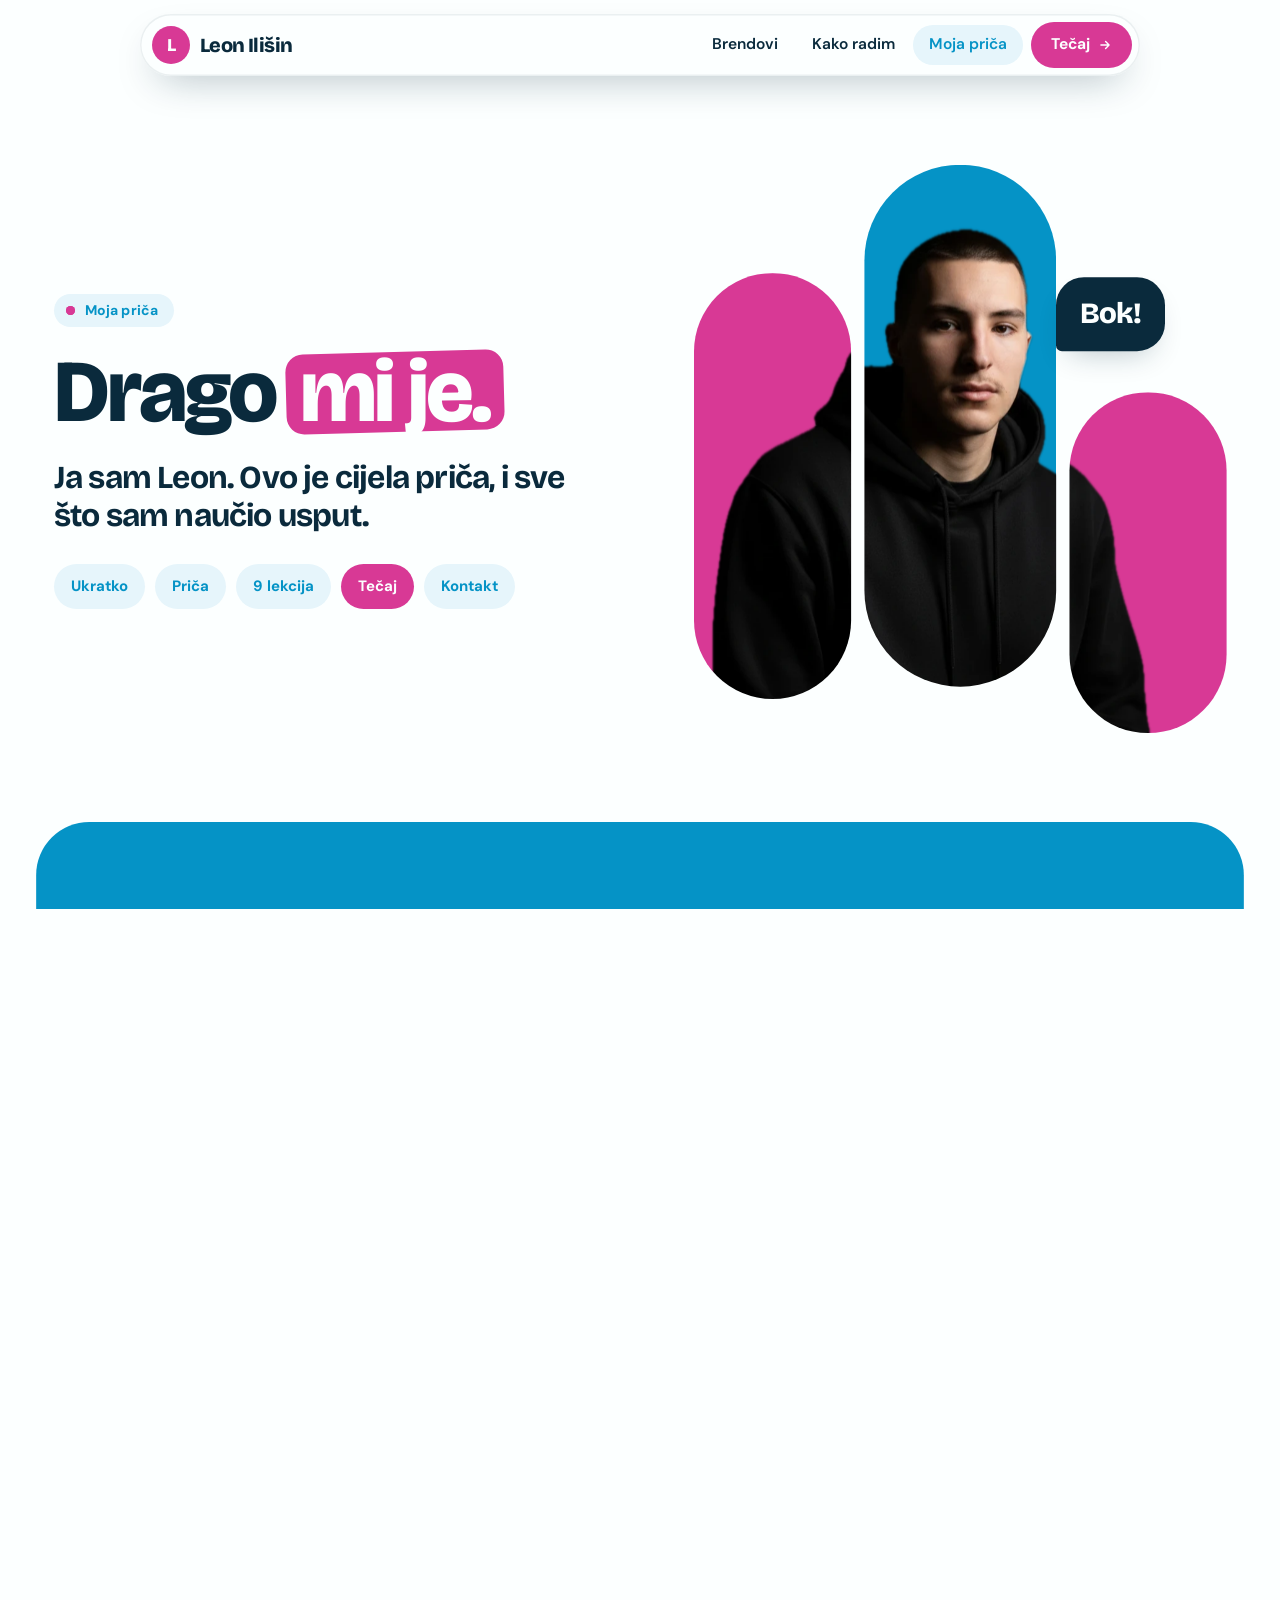
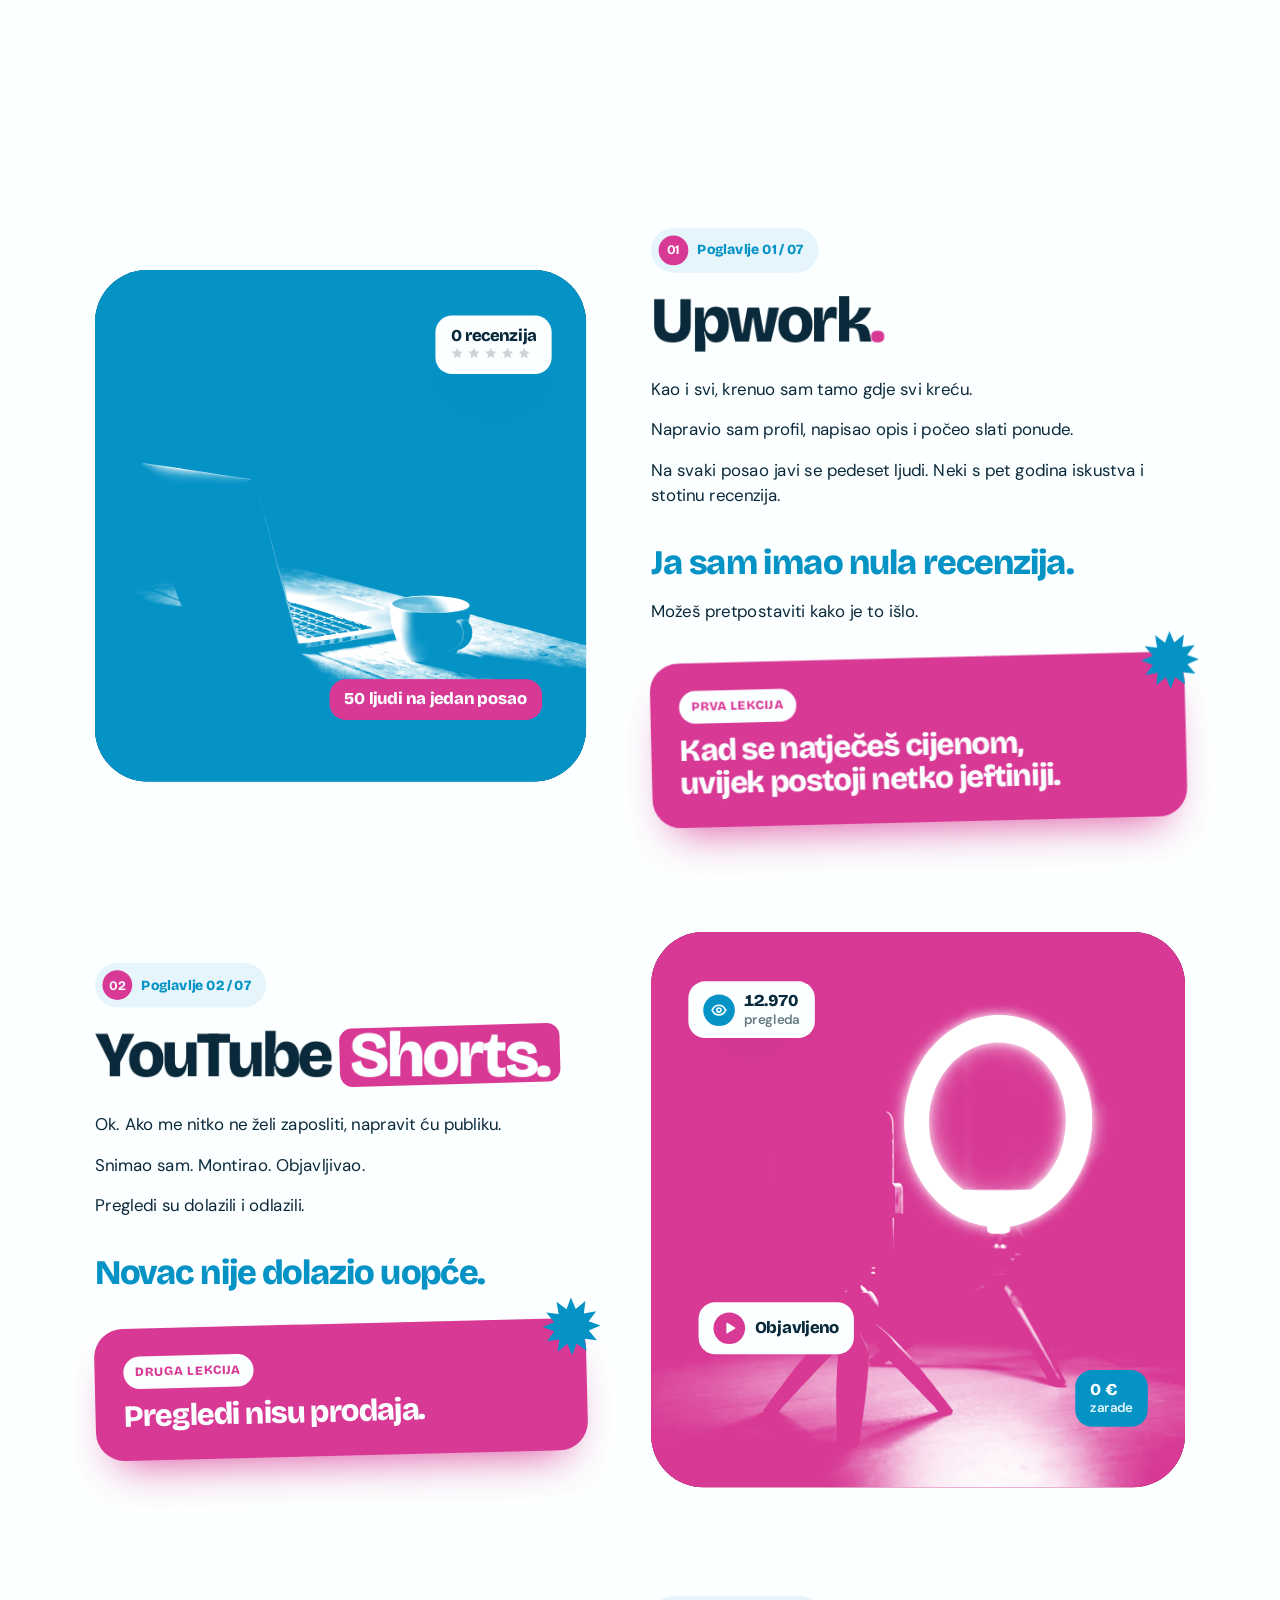
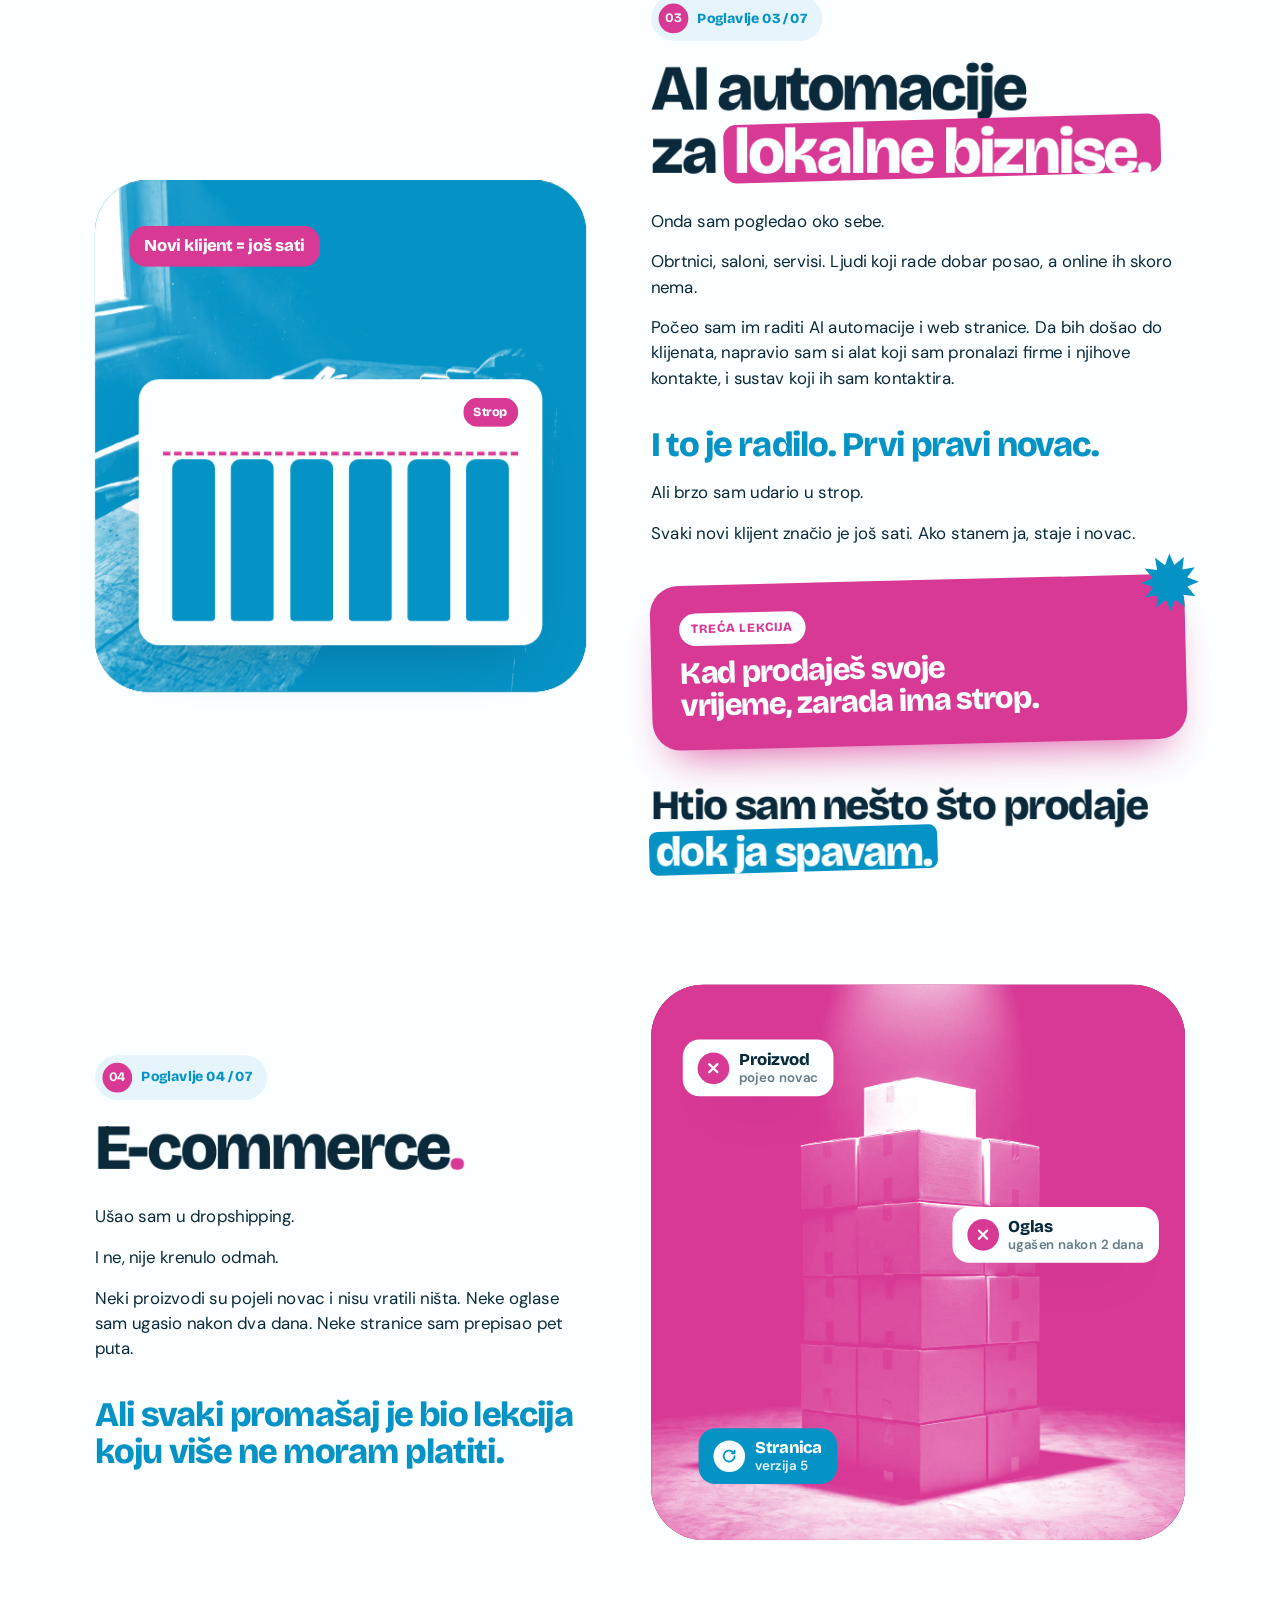
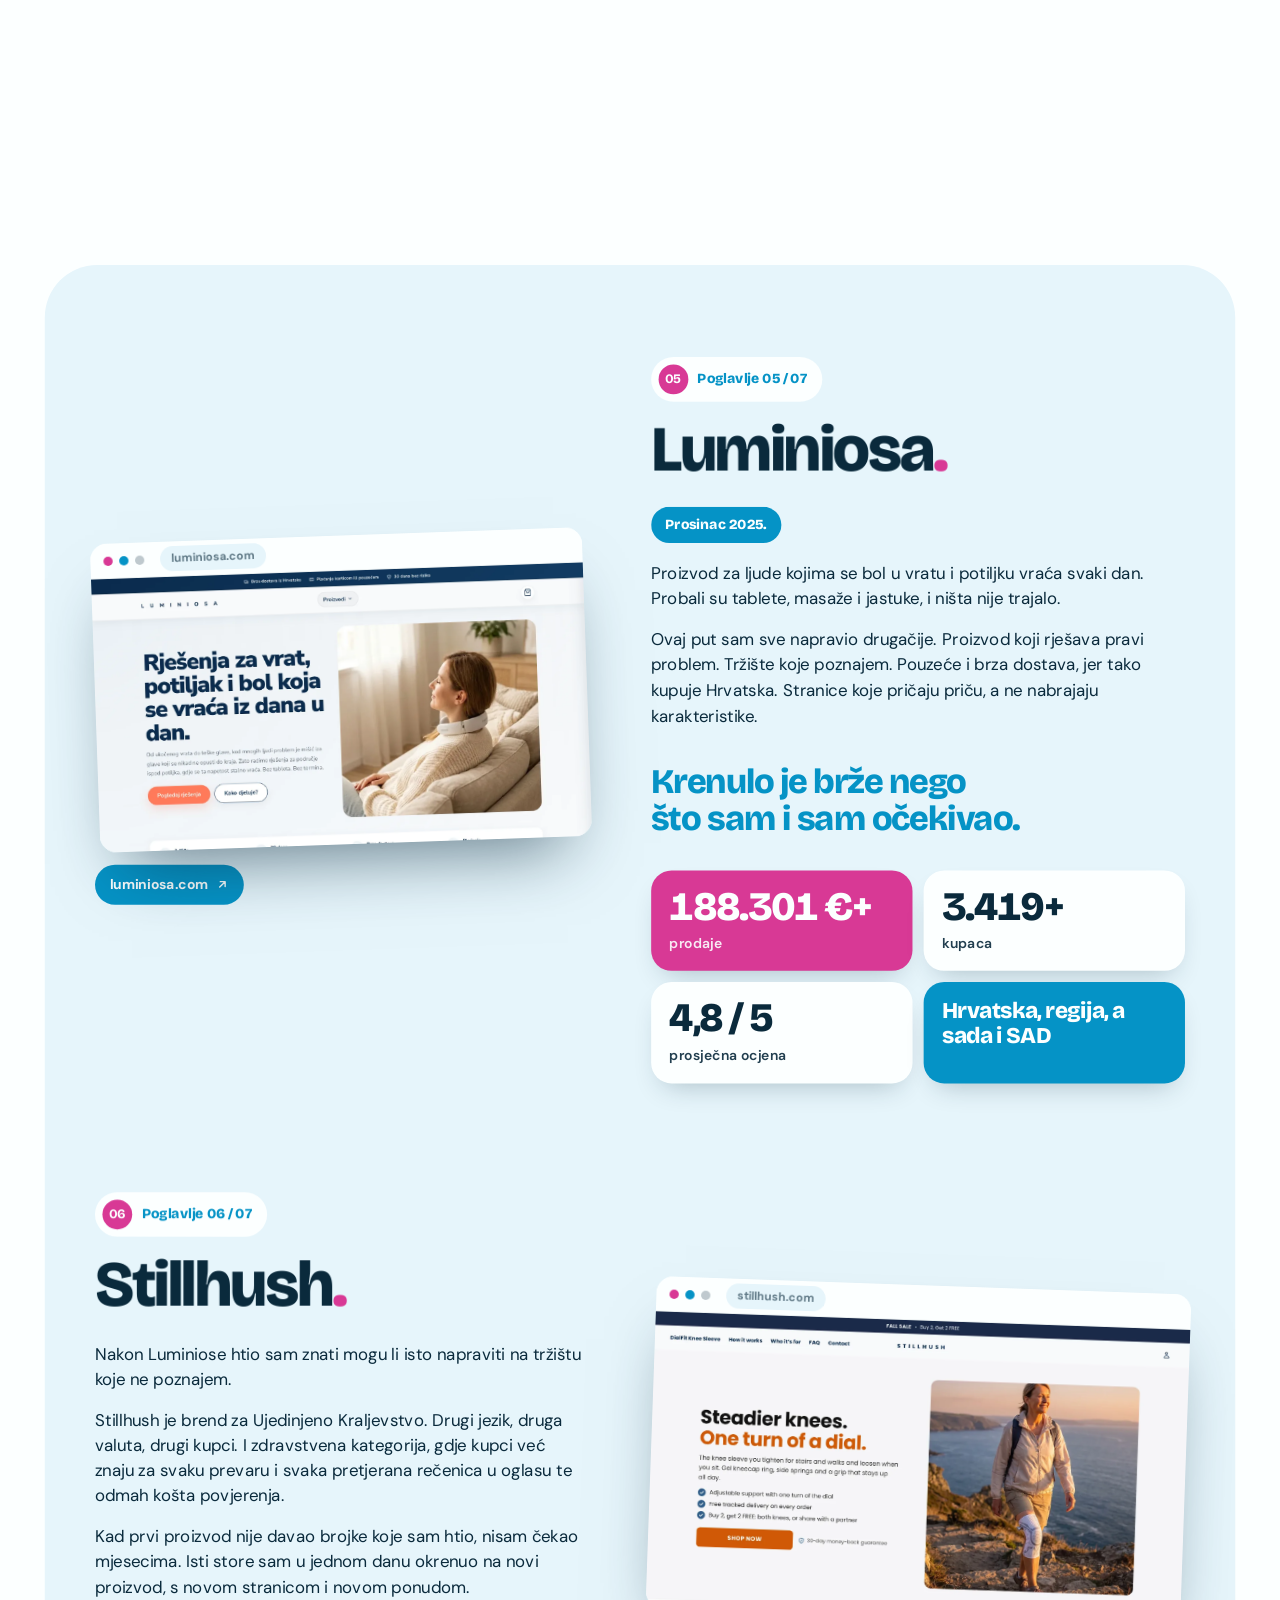
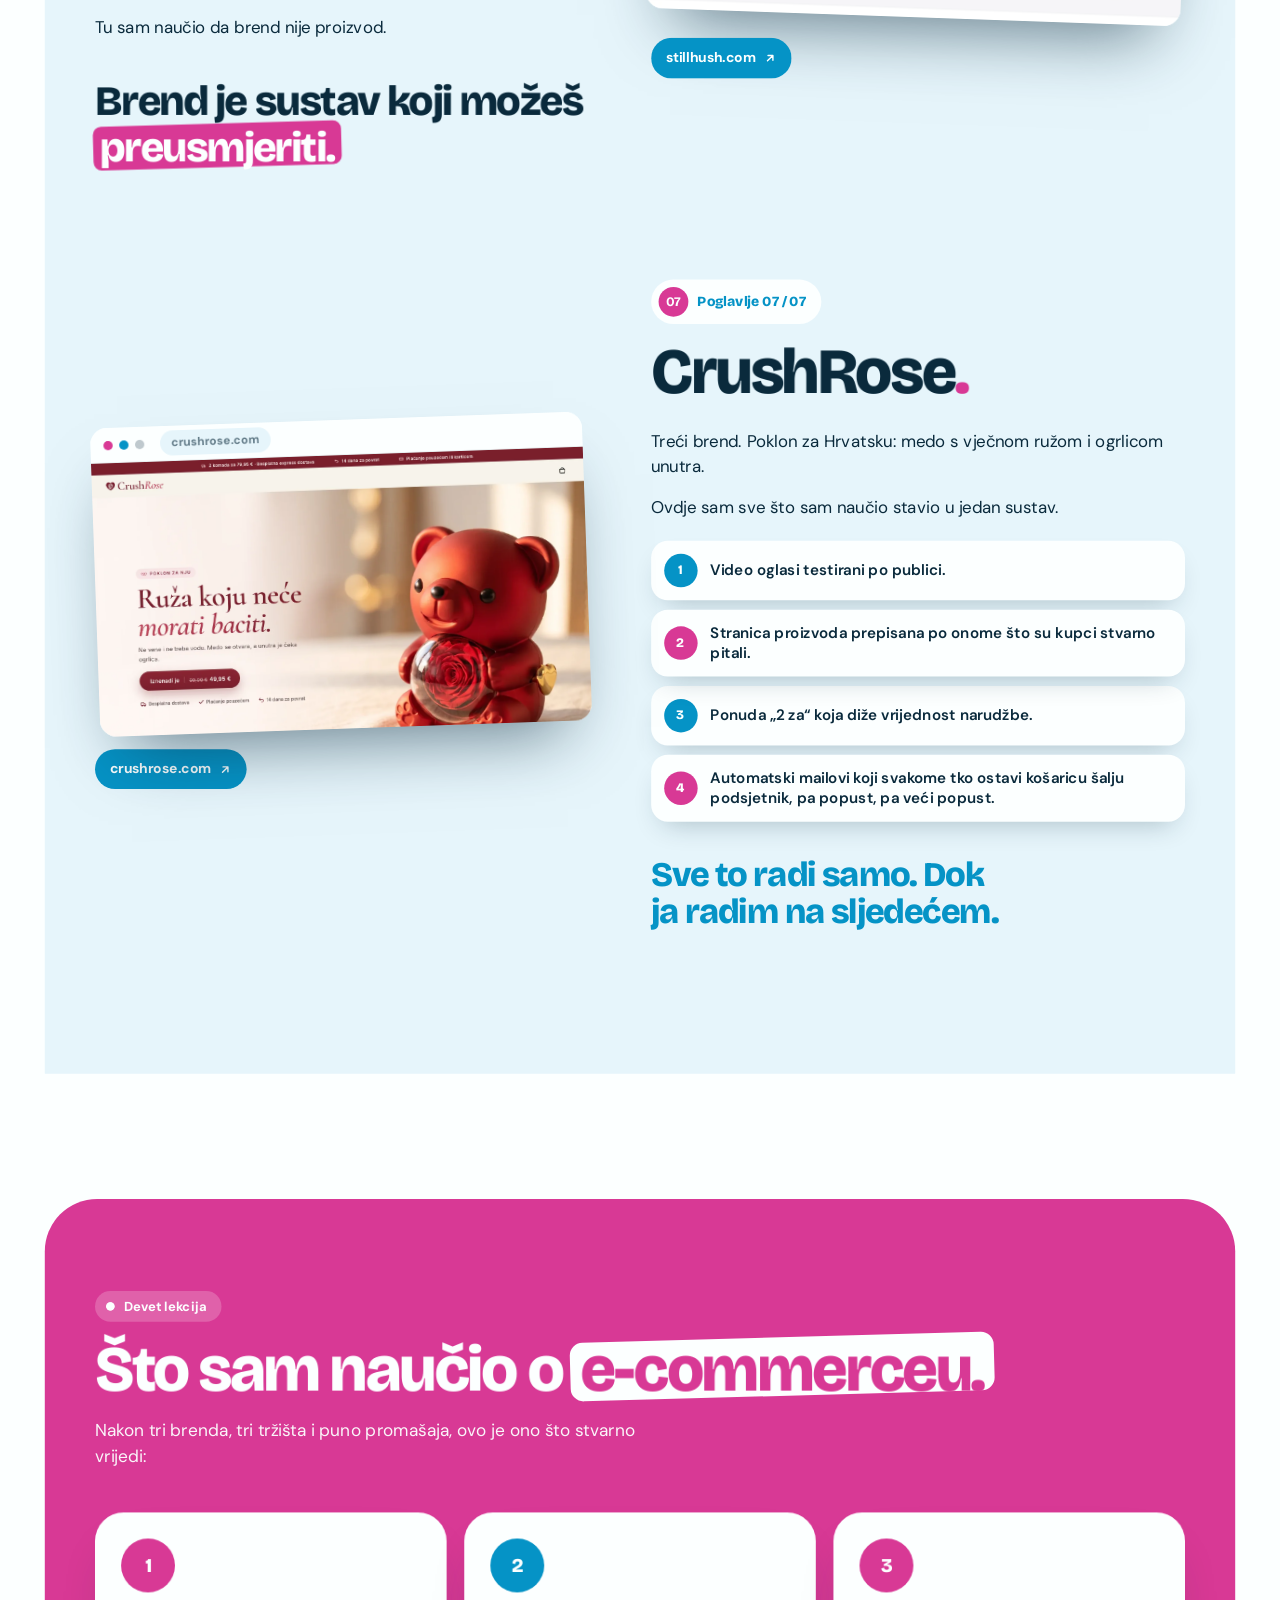
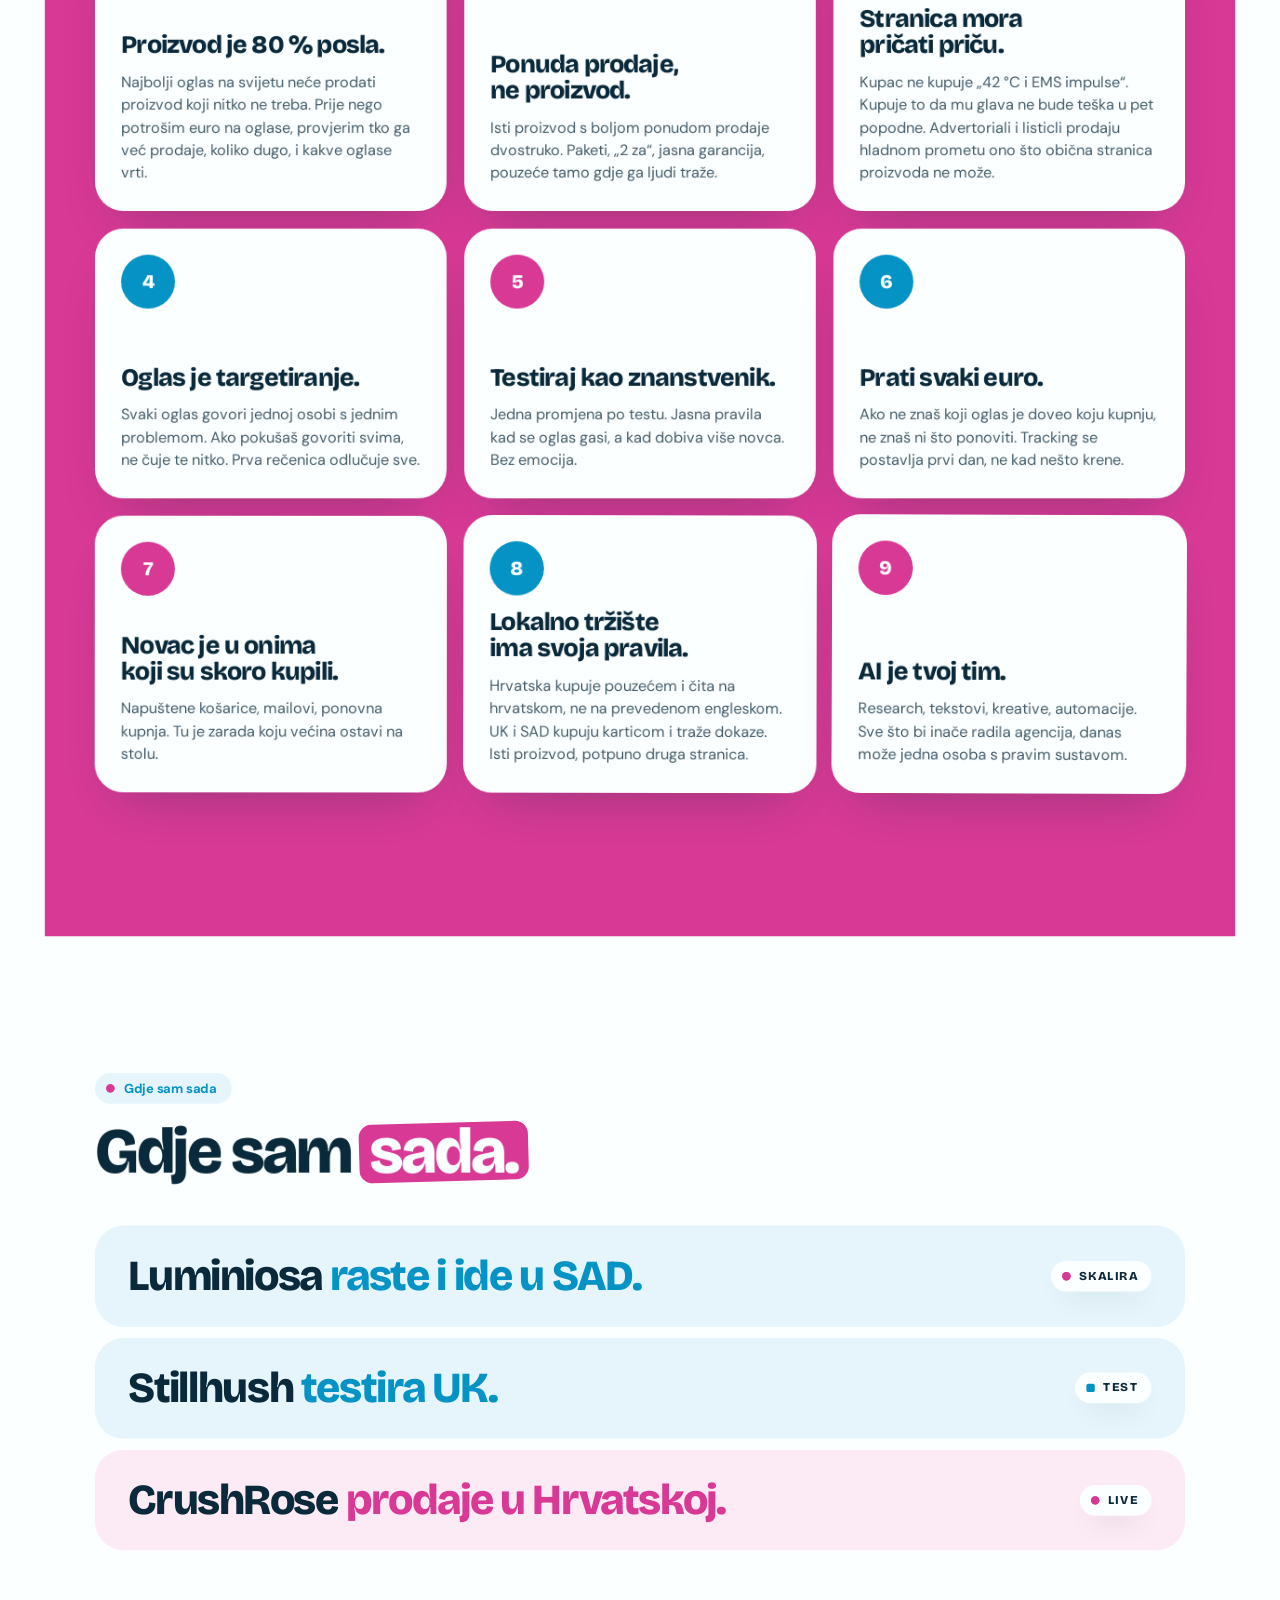
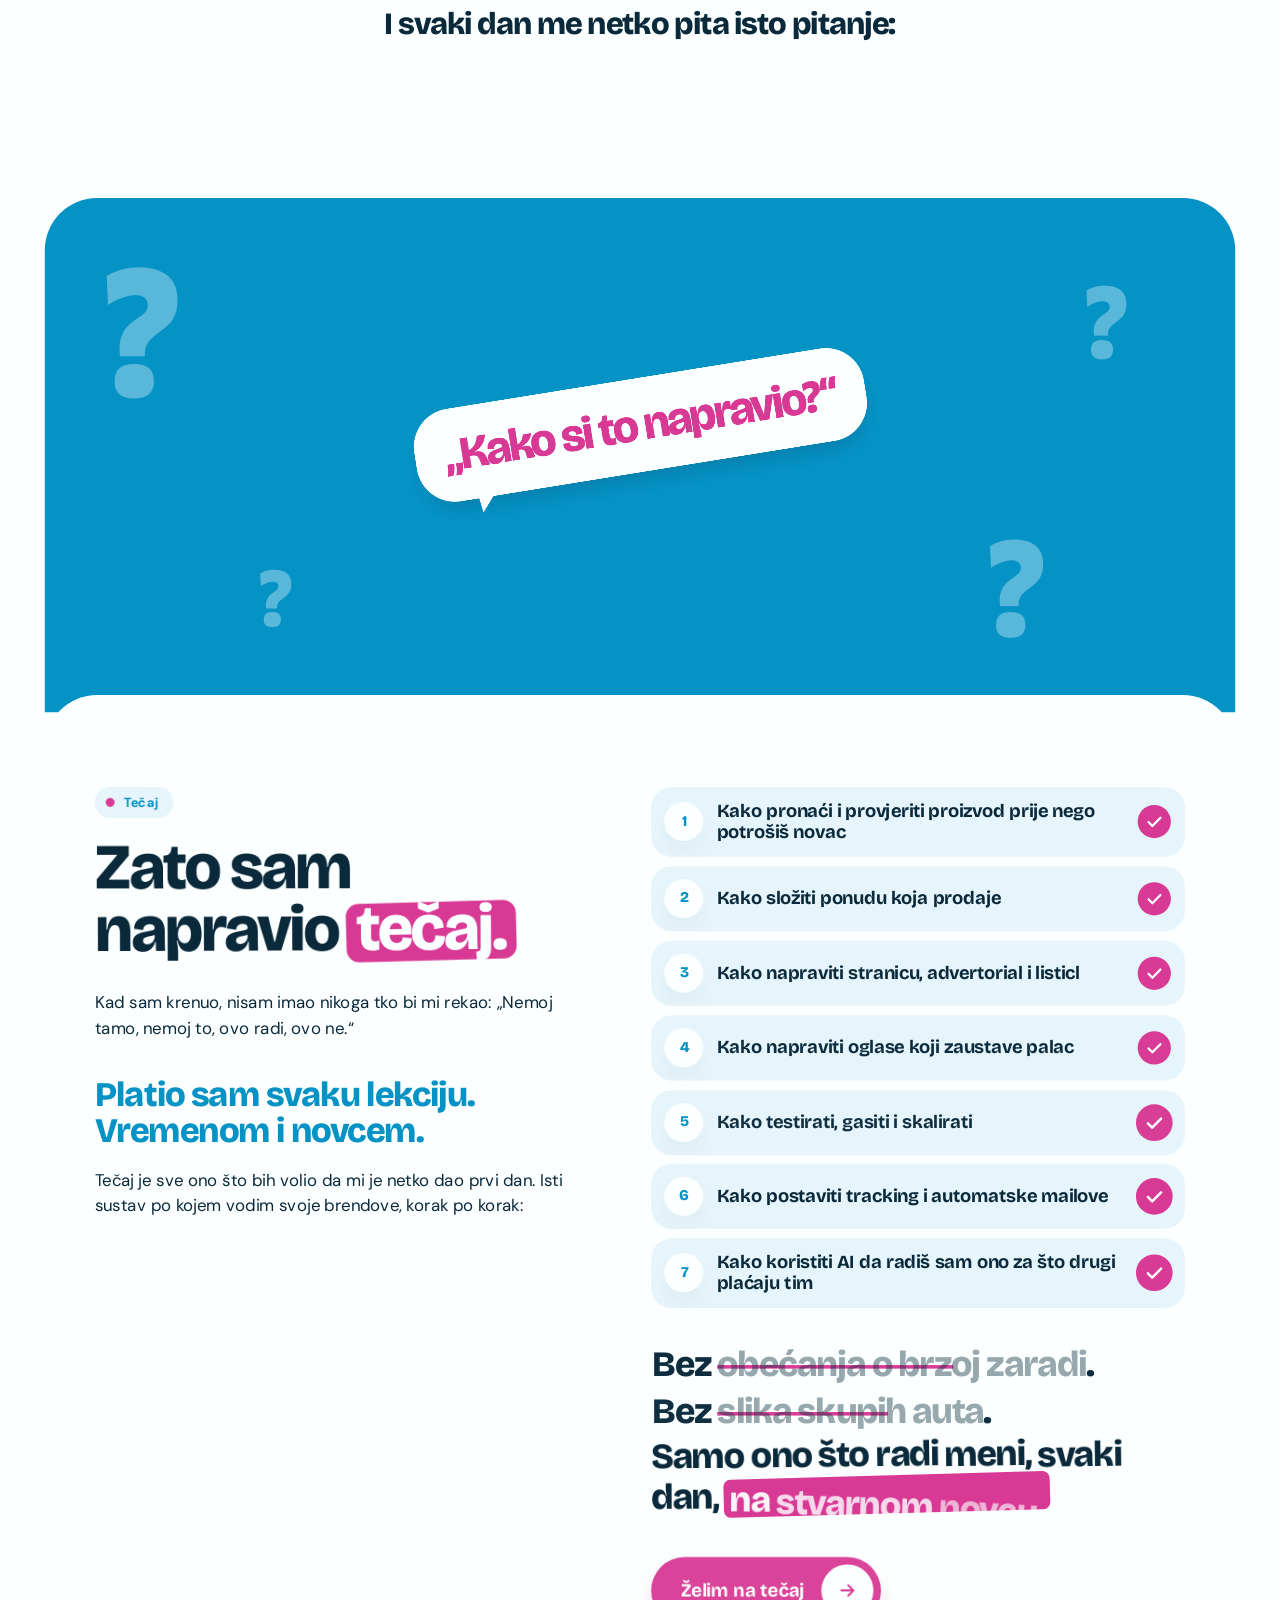
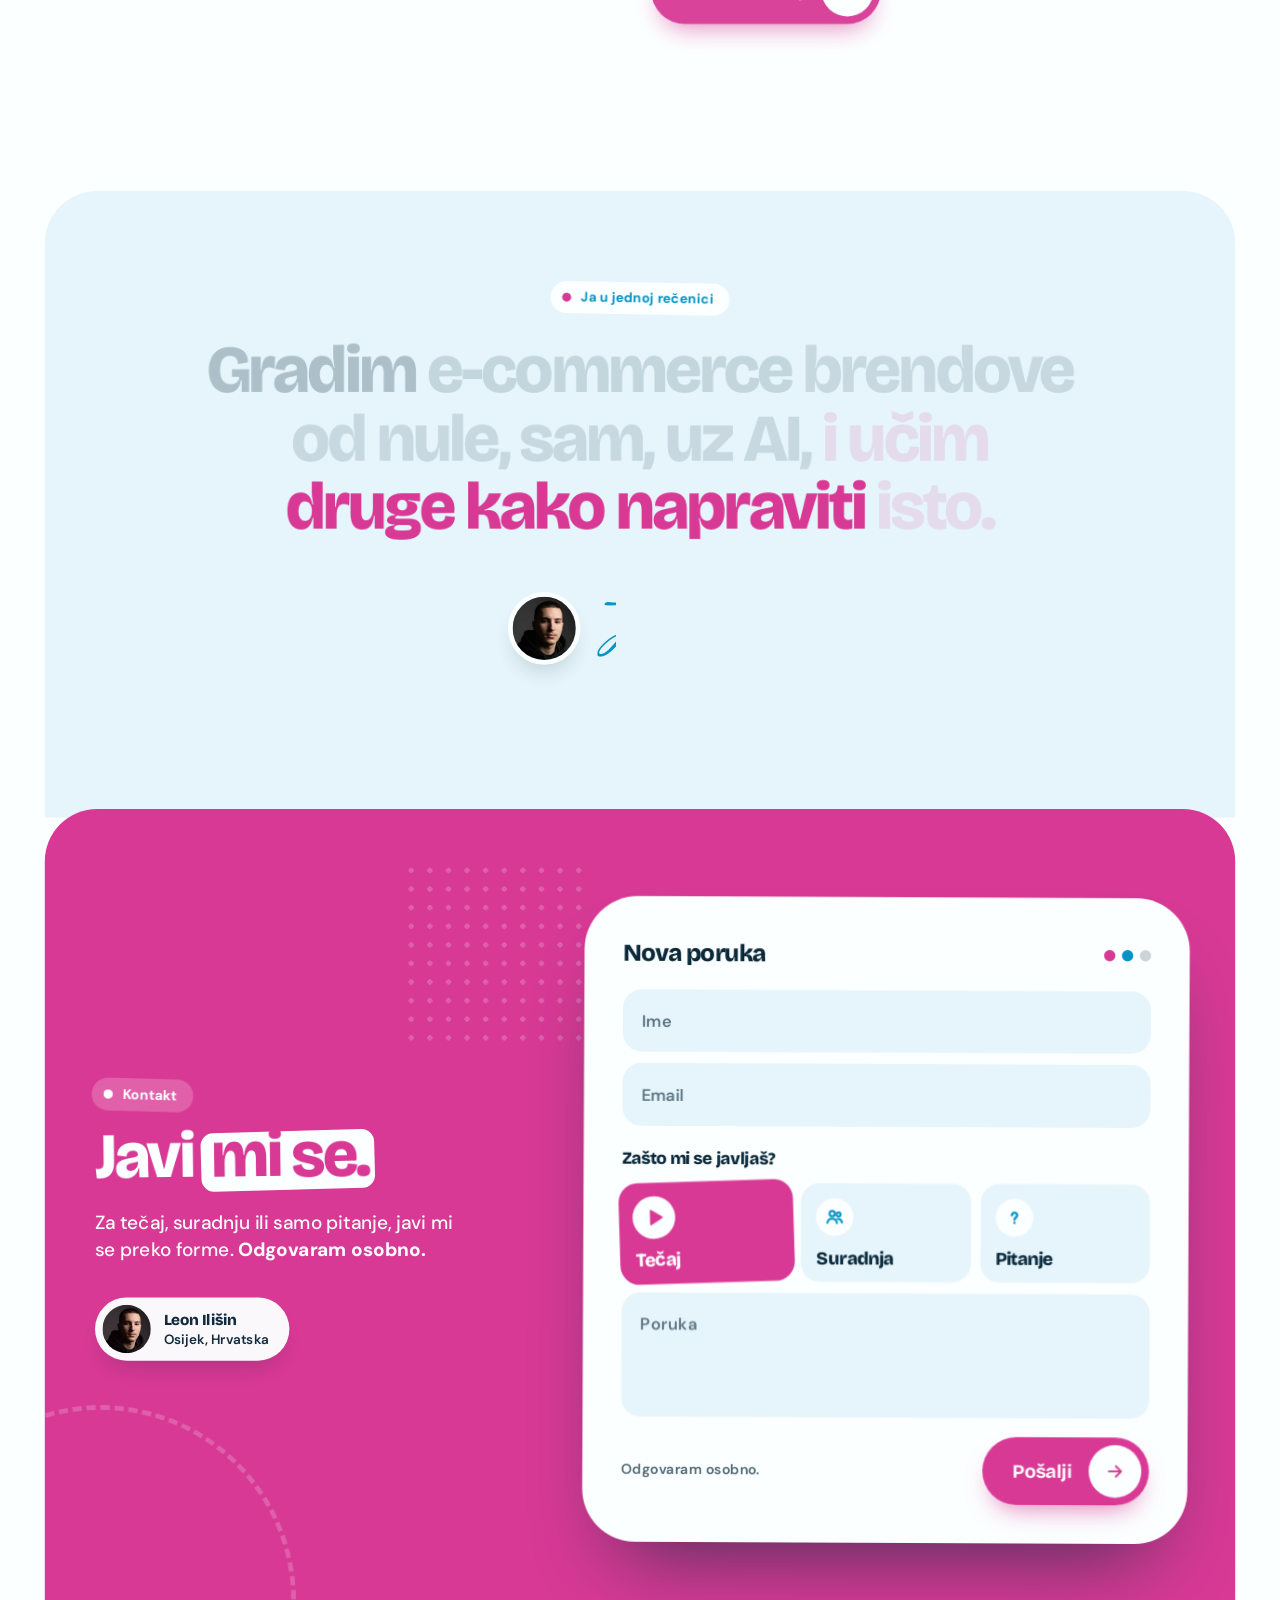
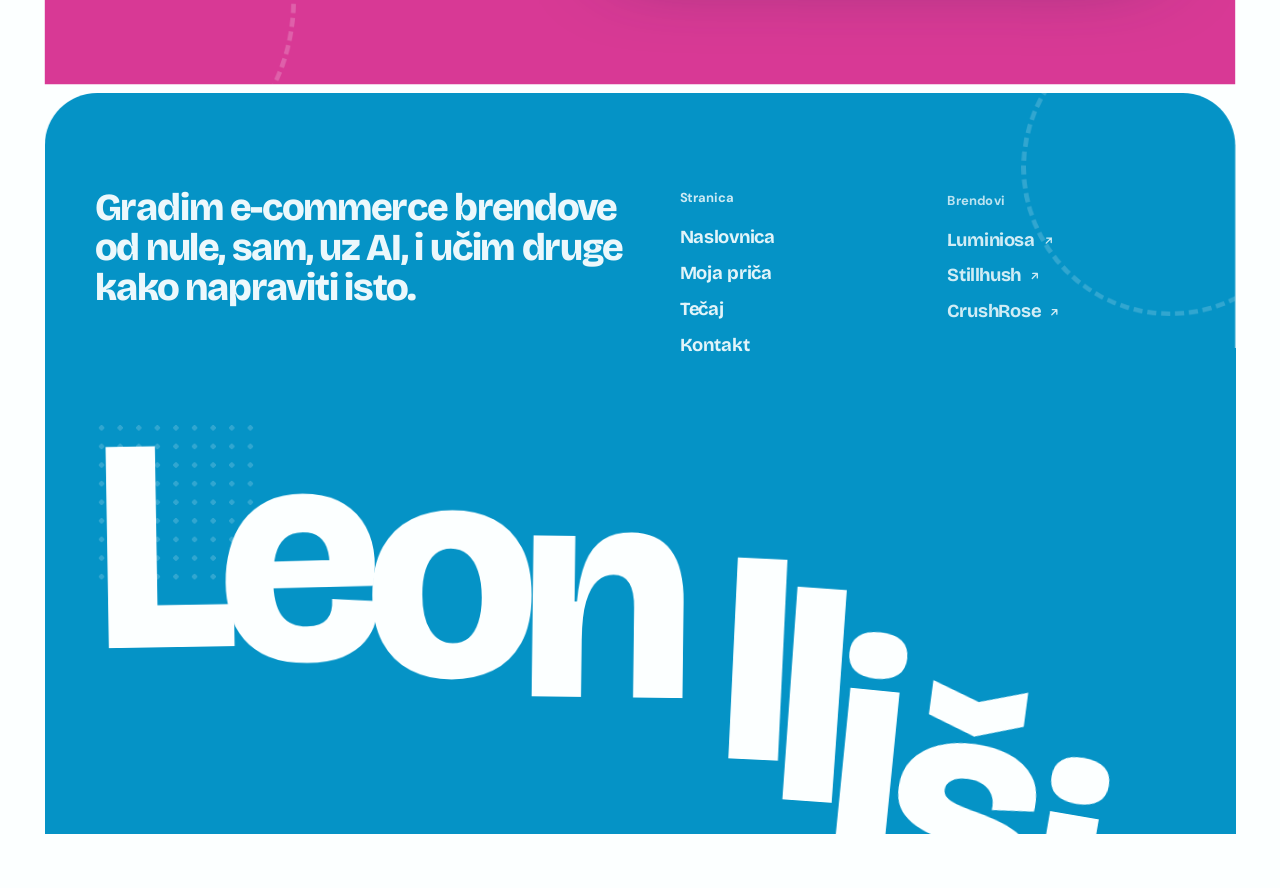
==== commit 05be4c24: "Hero: portrait through three colour-swapping capsules Replace the dark photo card and floating stick" ====
--- a/prica/index.html
+++ b/prica/index.html
@@ -53,7 +53,7 @@
   <link rel="preconnect" href="https://fonts.gstatic.com" crossorigin />
   <link href="https://fonts.googleapis.com/css2?family=Bricolage+Grotesque:opsz,wght@12..96,400..800&family=DM+Sans:opsz,wght@9..40,400..800&display=swap" rel="stylesheet" />
   <link href="https://fonts.googleapis.com/css2?family=Mrs+Saint+Delafield&text=Leon&display=swap" rel="stylesheet" />
-  <link rel="preload" as="image" href="/assets/img/leon.webp" type="image/webp" />
+  <link rel="preload" as="image" href="/assets/img/leon-cut.webp" type="image/webp" />
   <link rel="stylesheet" href="/assets/css/style.css" />
 
   <script type="application/ld+json">
@@ -125,18 +125,20 @@
             <a href="#kontakt">Kontakt</a>
           </nav>
         </div>
-        <div class="stage" data-stage>
-          <span class="stage__blob" data-pop data-depth="8"></span>
-          <span class="shape ring spin" style="width:30%;aspect-ratio:1;left:-7%;bottom:6%;color:var(--pink);--d:22s" aria-hidden="true"></span>
-          <span class="shape dotgrid float" style="width:24%;aspect-ratio:1;right:2%;bottom:-3%;color:var(--blue);--d:6s" aria-hidden="true"></span>
-          <svg class="shape squig float-b" style="width:26%;left:2%;top:3%;color:var(--pink)" viewBox="0 0 150 26" aria-hidden="true"><path d="M4 13q10-14 20 0t20 0 20 0 20 0 20 0 20 0 20 0"/></svg>
-          <span class="shape disc float-b" style="width:6%;aspect-ratio:1;right:26%;top:-1%;color:var(--navy);--d:5s" aria-hidden="true"></span>
-          <figure class="stage__photo" data-pop data-depth="-6">
-            <img src="/assets/img/leon.webp" alt="Leon Ilišin, osnivač e-commerce brendova iz Osijeka" width="864" height="1080" fetchpriority="high" />
-          </figure>
-          <div class="bubble" data-pop data-depth="20">Bok!</div>
-          <div class="toast float" data-pop data-depth="16" style="left:auto;right:-5%;top:auto;bottom:12%;--d:5s"><span class="toast__ico" style="background:var(--blue)"><svg viewBox="0 0 24 24" fill="none" stroke="currentColor" stroke-width="3" stroke-linecap="round" stroke-linejoin="round" aria-hidden="true"><path d="M4 12.5l5.2 5.2L20 6.8"/></svg></span><div><b>Leon Ilišin</b><span>Osijek, Hrvatska</span></div></div>
-          <div class="burst" data-pop data-depth="22" style="right:-2%;top:6%;width:25%"><svg class="spin" viewBox="0 0 100 100" fill="currentColor" aria-hidden="true"><polygon points="50.0,0.0 58.9,11.0 71.7,5.0 74.9,18.7 89.1,18.8 86.0,32.6 98.7,38.9 90.0,50.0 98.7,61.1 86.0,67.4 89.1,81.2 74.9,81.3 71.7,95.0 58.9,89.0 50.0,100.0 41.1,89.0 28.3,95.0 25.1,81.3 10.9,81.2 14.0,67.4 1.3,61.1 10.0,50.0 1.3,38.9 14.0,32.6 10.9,18.8 25.1,18.7 28.3,5.0 41.1,11.0"/></svg><span><b>3</b>brenda</span></div>
+        <div class="stage" data-stage data-caps>
+          <div class="cap cap--l" style="--x:0;--w:29.5;--t:24;--h:80;--a:1.5;--d:7s;--dl:-1.5s">
+            <i class="cap__bg" aria-hidden="true"><b></b><b></b><b></b></i>
+            <div class="cap__in" data-depth="-7"><img src="/assets/img/leon-cut.webp" alt="" width="860" height="961" aria-hidden="true" /></div>
+          </div>
+          <div class="cap cap--m" style="--x:32;--w:36;--t:0;--h:98;--a:1.2;--d:9s;--dl:-4s">
+            <i class="cap__bg" aria-hidden="true"><b></b><b></b><b></b></i>
+            <div class="cap__in" data-depth="-7"><img src="/assets/img/leon-cut.webp" alt="Leon Ilišin, osnivač e-commerce brendova iz Osijeka" width="860" height="961" fetchpriority="high" /></div>
+          </div>
+          <div class="cap cap--r" style="--x:70.5;--w:29.5;--t:46;--h:64;--a:1.5;--d:8s;--dl:-6s">
+            <i class="cap__bg" aria-hidden="true"><b></b><b></b><b></b></i>
+            <div class="cap__in" data-depth="-7"><img src="/assets/img/leon-cut.webp" alt="" width="860" height="961" aria-hidden="true" /></div>
+          </div>
+          <div class="bubble" data-pop data-depth="16">Bok!</div>
         </div>
       </div>
     </section>
--- a/assets/css/style.css
+++ b/assets/css/style.css
@@ -196,31 +196,41 @@
 .strike { color: var(--navy); font-weight: 600; background: linear-gradient(var(--pink), var(--pink)) no-repeat 0 58% / var(--sx, 100%) 3px; }
 .hero__cta { margin-top: clamp(26px, 4vh, 40px); display: flex; flex-wrap: wrap; gap: 14px; }
 
-/* The stage: portrait + moving graphics */
-.stage { position: relative; aspect-ratio: 1 / 1.06; width: 100%; max-width: 560px; margin-inline: auto; }
-.stage__blob { position: absolute; inset: 6% 4% 2% 6%; background: var(--blue); animation: blob 12s ease-in-out infinite; }
-.stage__photo { position: absolute; left: 17%; right: 15%; top: 7%; bottom: 0; border-radius: 999px 999px 36px 36px; overflow: hidden; border: 8px solid var(--white); box-shadow: var(--sh); background: #1a1a1a; z-index: 2; }
-.stage__photo img { width: 100%; height: 100%; object-fit: cover; object-position: 50% 16%; }
-.stage .toast { left: -5%; top: 22%; }
-.stage .chartcard { right: -6%; bottom: 13%; }
-.stage .burst { right: 1%; top: 2%; width: 27%; }
-.toast { position: absolute; display: flex; align-items: center; gap: 12px; padding: 12px 18px 12px 12px; background: var(--white); border-radius: 20px; box-shadow: var(--sh); font-size: 14px; line-height: 1.25; color: var(--navy); white-space: nowrap; z-index: 3; }
-.toast b { display: block; font-family: var(--f-display); font-weight: 800; font-size: 15.5px; letter-spacing: -0.02em; }
-.toast span { color: rgba(10, 42, 60, 0.66); font-weight: 500; }
-.toast__ico { width: 40px; height: 40px; border-radius: 50%; background: var(--pink); color: var(--white); display: grid; place-items: center; flex: none; }
-.toast__ico svg { width: 20px; height: 20px; }
-.chartcard { position: absolute; width: min(210px, 42%); padding: 14px 16px 12px; background: var(--white); border-radius: 22px; box-shadow: var(--sh); color: var(--navy); z-index: 3; }
-.chartcard small { display: block; font-size: 12.5px; font-weight: 700; color: rgba(10, 42, 60, 0.6); }
-.chartcard b { display: block; font-family: var(--f-display); font-weight: 800; font-size: clamp(1.2rem, 1.9vw, 1.6rem); letter-spacing: -0.03em; line-height: 1.1; color: var(--blue); }
-.chartcard svg { width: 100%; height: auto; margin-top: 6px; overflow: visible; }
-.chart-line { fill: none; stroke: var(--pink); stroke-width: 5; stroke-linecap: round; stroke-linejoin: round; stroke-dasharray: 1; stroke-dashoffset: 1; animation: draw 4.5s var(--io) infinite; }
-.chart-dot { fill: var(--pink); transform-box: fill-box; transform-origin: center; animation: dot 4.5s var(--io) infinite; }
-@keyframes draw { 0% { stroke-dashoffset: 1; opacity: 1; } 55%, 88% { stroke-dashoffset: 0; opacity: 1; } 100% { stroke-dashoffset: 0; opacity: 0; } }
-@keyframes dot { 0%, 50% { transform: scale(0); } 60% { transform: scale(1.5); } 68%, 88% { transform: scale(1); } 100% { transform: scale(0); } }
-.burst { position: absolute; aspect-ratio: 1; z-index: 3; display: grid; place-items: center; color: var(--white); }
-.burst svg { position: absolute; inset: 0; width: 100%; height: 100%; color: var(--pink); }
-.burst span { position: relative; font-family: var(--f-display); font-weight: 800; font-size: clamp(0.82rem, 1.25vw, 1.06rem); line-height: 1; text-align: center; letter-spacing: -0.02em; transform: rotate(-10deg); }
-.burst span b { display: block; font-size: 1.9em; letter-spacing: -0.04em; }
+/* The stage: one portrait seen through three capsule windows.
+   Everything is sized in cqw, so 100 = the stage width. */
+.stage { position: relative; container-type: inline-size; aspect-ratio: 100 / 112; width: 100%; max-width: 540px; margin-inline: auto; }
+.cap { position: absolute; left: calc(var(--x) * 1cqw); top: calc(var(--t) * 1cqw); width: calc(var(--w) * 1cqw); height: calc(var(--h) * 1cqw); clip-path: inset(0 round 999px); animation: cap-y var(--d, 8s) ease-in-out var(--dl, 0s) infinite; will-change: translate; }
+/* The window drifts, the portrait inside drifts the opposite way, so the person stays still */
+.cap__in { position: absolute; left: calc(var(--x) * -1cqw); top: calc(var(--t) * -1cqw); width: 100cqw; height: 112cqw; animation: cap-y var(--d, 8s) ease-in-out var(--dl, 0s) infinite reverse; }
+.cap__in img { position: absolute; left: 0; top: 0; width: 100%; height: auto; max-width: none; }
+@keyframes cap-y { 0%, 100% { translate: 0 calc(var(--a, 1.5) * -1cqw); } 50% { translate: 0 calc(var(--a, 1.5) * 1cqw); } }
+/* Blue and pink swap places, rising through the windows one after another */
+.cap__bg { position: absolute; left: 0; top: 0; width: 100%; height: 300%; display: block; animation: cap-bg 9s cubic-bezier(0.76, 0, 0.24, 1) var(--bd, 0s) infinite; }
+.cap__bg b { display: block; height: 33.3334%; background: var(--c1); }
+.cap__bg b:nth-child(2) { background: var(--c2); }
+@keyframes cap-bg { 0%, 39% { translate: 0 0; } 50%, 89% { translate: 0 -33.3334%; } 100% { translate: 0 -66.6667%; } }
+.cap--l, .cap--r { --c1: var(--pink); --c2: var(--blue); }
+.cap--m { --c1: var(--blue); --c2: var(--pink); --bd: 0.14s; }
+.cap--r { --bd: 0.28s; }
+
+/* Three misses, then a hit */
+.tick { position: absolute; left: 74.25cqw; top: 20cqw; width: 22cqw; aspect-ratio: 1; border-radius: 50%; background: var(--navy); color: var(--white); display: grid; place-items: center; overflow: hidden; }
+.tick span { grid-area: 1 / 1; display: grid; place-items: center; width: 100%; height: 100%; }
+.tick svg { width: 46%; height: 46%; }
+.tick__x { animation: tick-x 6s var(--back) infinite; }
+.tick__ok { background: var(--pink); color: var(--white); border-radius: 50%; animation: tick-ok 6s var(--ease) infinite; }
+.tick__ok svg path { stroke-dasharray: 30; animation: tick-draw 6s var(--io) infinite; }
+@keyframes tick-x { 0% { scale: 0; rotate: -90deg; } 6%, 15% { scale: 1; rotate: 0deg; } 19%, 20% { scale: 0; rotate: 40deg; } 20.01% { scale: 0; rotate: -90deg; } 26%, 35% { scale: 1; rotate: 0deg; } 39%, 40% { scale: 0; rotate: 40deg; } 40.01% { scale: 0; rotate: -90deg; } 46%, 55% { scale: 1; rotate: 0deg; } 59%, 100% { scale: 0; rotate: 40deg; } }
+@keyframes tick-ok { 0%, 58% { scale: 0; } 68%, 94% { scale: 1; } 100% { scale: 0; } }
+@keyframes tick-draw { 0%, 64% { stroke-dashoffset: 30; } 76%, 100% { stroke-dashoffset: 0; } }
+
+/* Browsers without container units get one plain capsule */
+@supports not (width: 1cqw) {
+  .cap--l, .cap--r, .tick, .cap__bg { display: none; }
+  .cap--m { position: absolute; inset: 0 14%; width: auto; height: auto; border-radius: 999px; overflow: hidden; background: var(--blue); animation: none; }
+  .cap--m .cap__in { position: absolute; inset: 0; width: auto; height: auto; animation: none; }
+  .cap--m .cap__in img { width: 100%; height: 100%; object-fit: cover; object-position: 50% 0; }
+}
 
 /* ---------- Ribbons ---------- */
 .ribbons { position: relative; height: clamp(120px, 15vw, 190px); margin-top: clamp(10px, 3vh, 30px); z-index: 2; pointer-events: none; }
@@ -363,7 +373,7 @@
 .shero .hero__grid { grid-template-columns: minmax(0, 1.05fr) minmax(0, 0.95fr); }
 .shero__title { margin-top: 22px; }
 .shero__sub { margin-top: 24px; font-family: var(--f-display); font-weight: 700; letter-spacing: -0.025em; font-size: clamp(1.4rem, 2.5vw, 2.2rem); line-height: 1.16; max-width: 17em; color: var(--navy); }
-.bubble { position: absolute; left: -2%; top: 8%; z-index: 4; background: var(--pink); color: var(--white); font-family: var(--f-display); font-weight: 800; font-size: clamp(1.3rem, 2.3vw, 2rem); letter-spacing: -0.03em; padding: 14px 24px; border-radius: 28px 28px 6px 28px; box-shadow: var(--sh-sm); transform-origin: 100% 100%; }
+.bubble { position: absolute; left: 68%; top: 22%; z-index: 4; background: var(--navy); color: var(--white); font-family: var(--f-display); font-weight: 800; font-size: clamp(1.3rem, 2.3vw, 2rem); letter-spacing: -0.03em; padding: 14px 24px; border-radius: 28px 28px 28px 6px; box-shadow: var(--sh-sm); transform-origin: 0 100%; }
 .jump { margin-top: 30px; display: flex; flex-wrap: wrap; gap: 10px; }
 .jump a { font-weight: 700; font-size: 15px; padding: 11px 17px; border-radius: 999px; background: var(--blue-soft); color: var(--blue); transition: transform 0.5s var(--back), background 0.3s, color 0.3s; }
 .jump a:hover { transform: translateY(-4px) rotate(-2deg); background: var(--blue); color: var(--white); }
@@ -558,6 +568,7 @@
    ========================================================================== */
 html.js:not(.no-motion) [data-reveal], html.js:not(.no-motion) [data-pop] { opacity: 0; }
 html.js:not(.no-motion) [data-words]:not(.is-split) { visibility: hidden; }
+html.js:not(.no-motion) [data-caps]:not(.is-in) .cap { clip-path: inset(100% 0 0 0 round 999px); }
 html.js:not(.no-motion) .mark { --mk: 0; }
 html.js:not(.no-motion) .strike, html.js:not(.no-motion) .course__no .x { --sx: 0%; }
 html.js:not(.no-motion) .sig { --mp: 100%; }
@@ -580,8 +591,6 @@
   .hero__grid, .shero .hero__grid, .chap, .course__grid, .contact__grid { grid-template-columns: 1fr; }
   .hero__grid { gap: 44px; }
   .stage { max-width: 440px; }
-  .stage .toast { left: -2%; top: 16%; }
-  .stage .chartcard { right: -2%; }
   .chap--flip .chap__media { order: 0; }
   .chap { gap: 30px; }
   .scene { aspect-ratio: 1 / 0.92; }
@@ -608,8 +617,6 @@
   .g-flow svg { display: none; }
   .stats { grid-template-columns: 1fr; }
   .chip { padding: 9px 13px; }
-  .toast { padding: 9px 14px 9px 9px; font-size: 13px; }
-  .toast__ico { width: 34px; height: 34px; }
 }
 
 .no-motion .sheet { transform: none !important; }
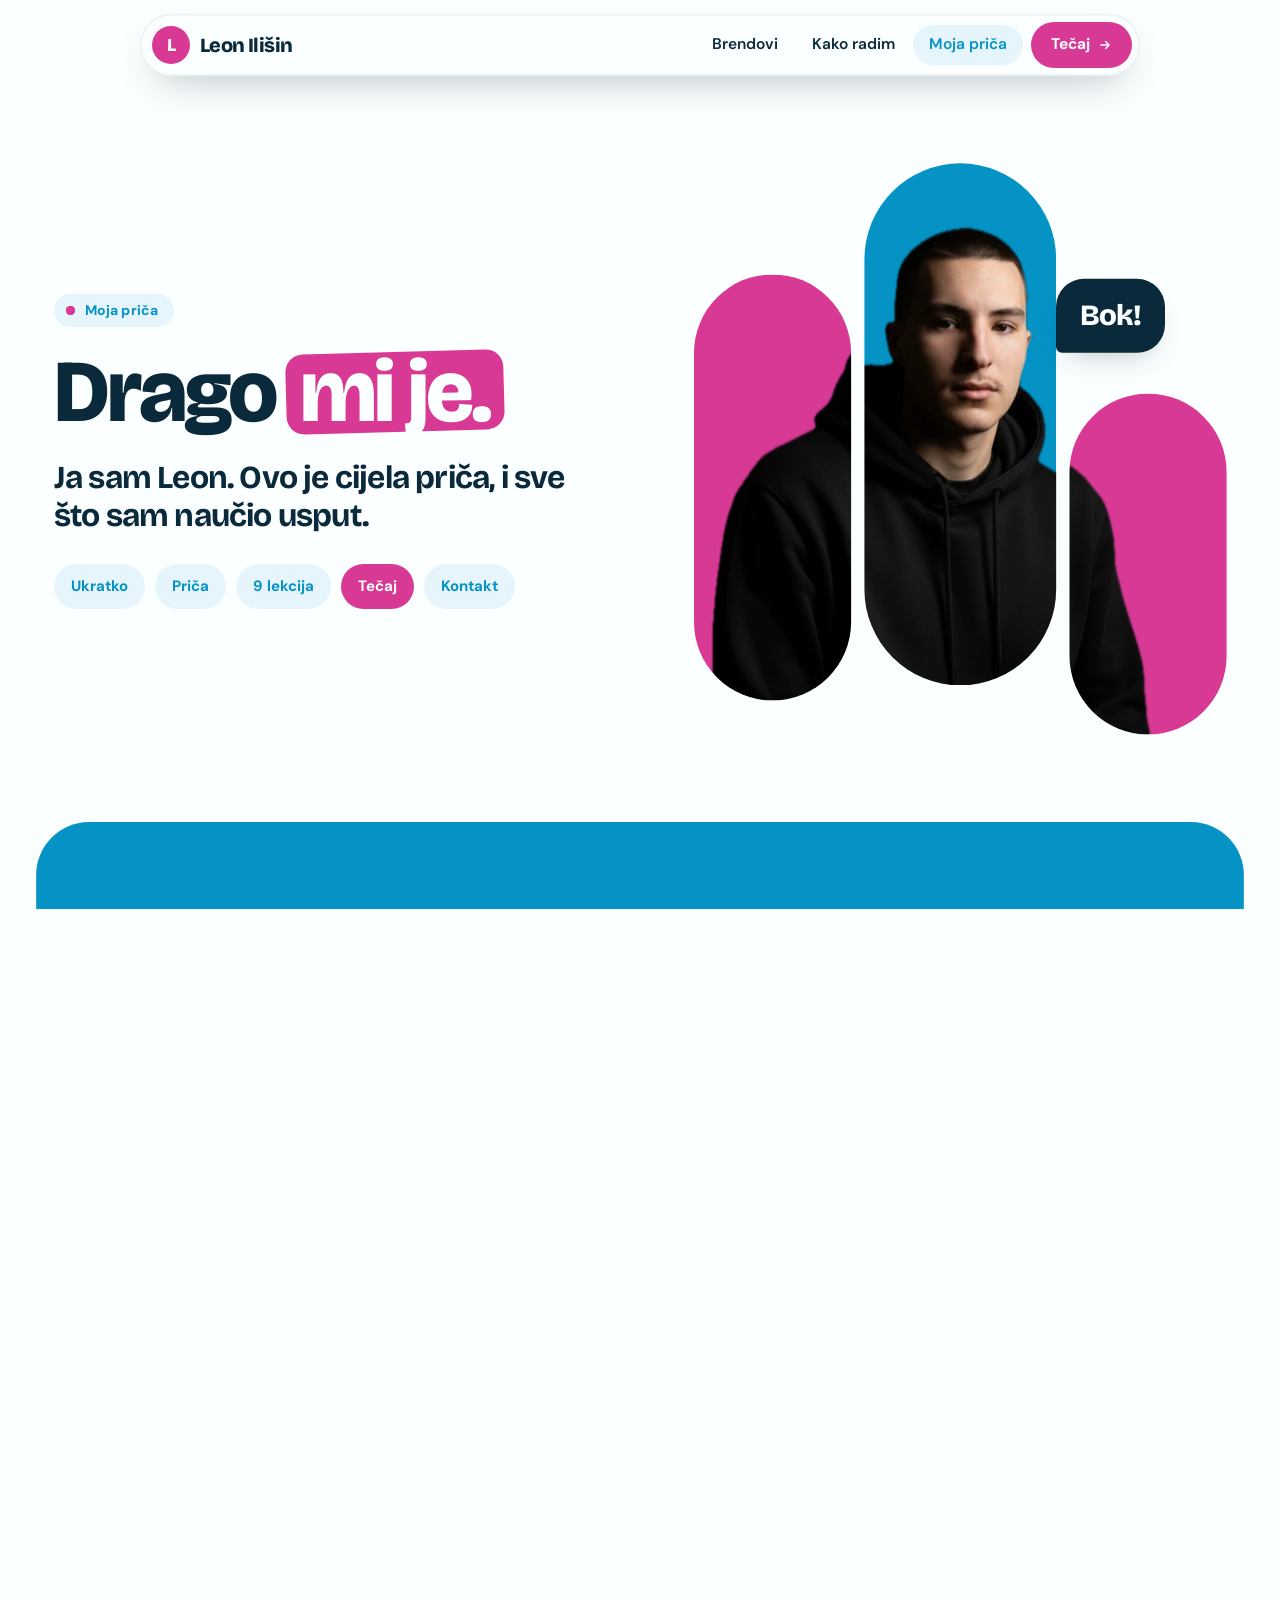
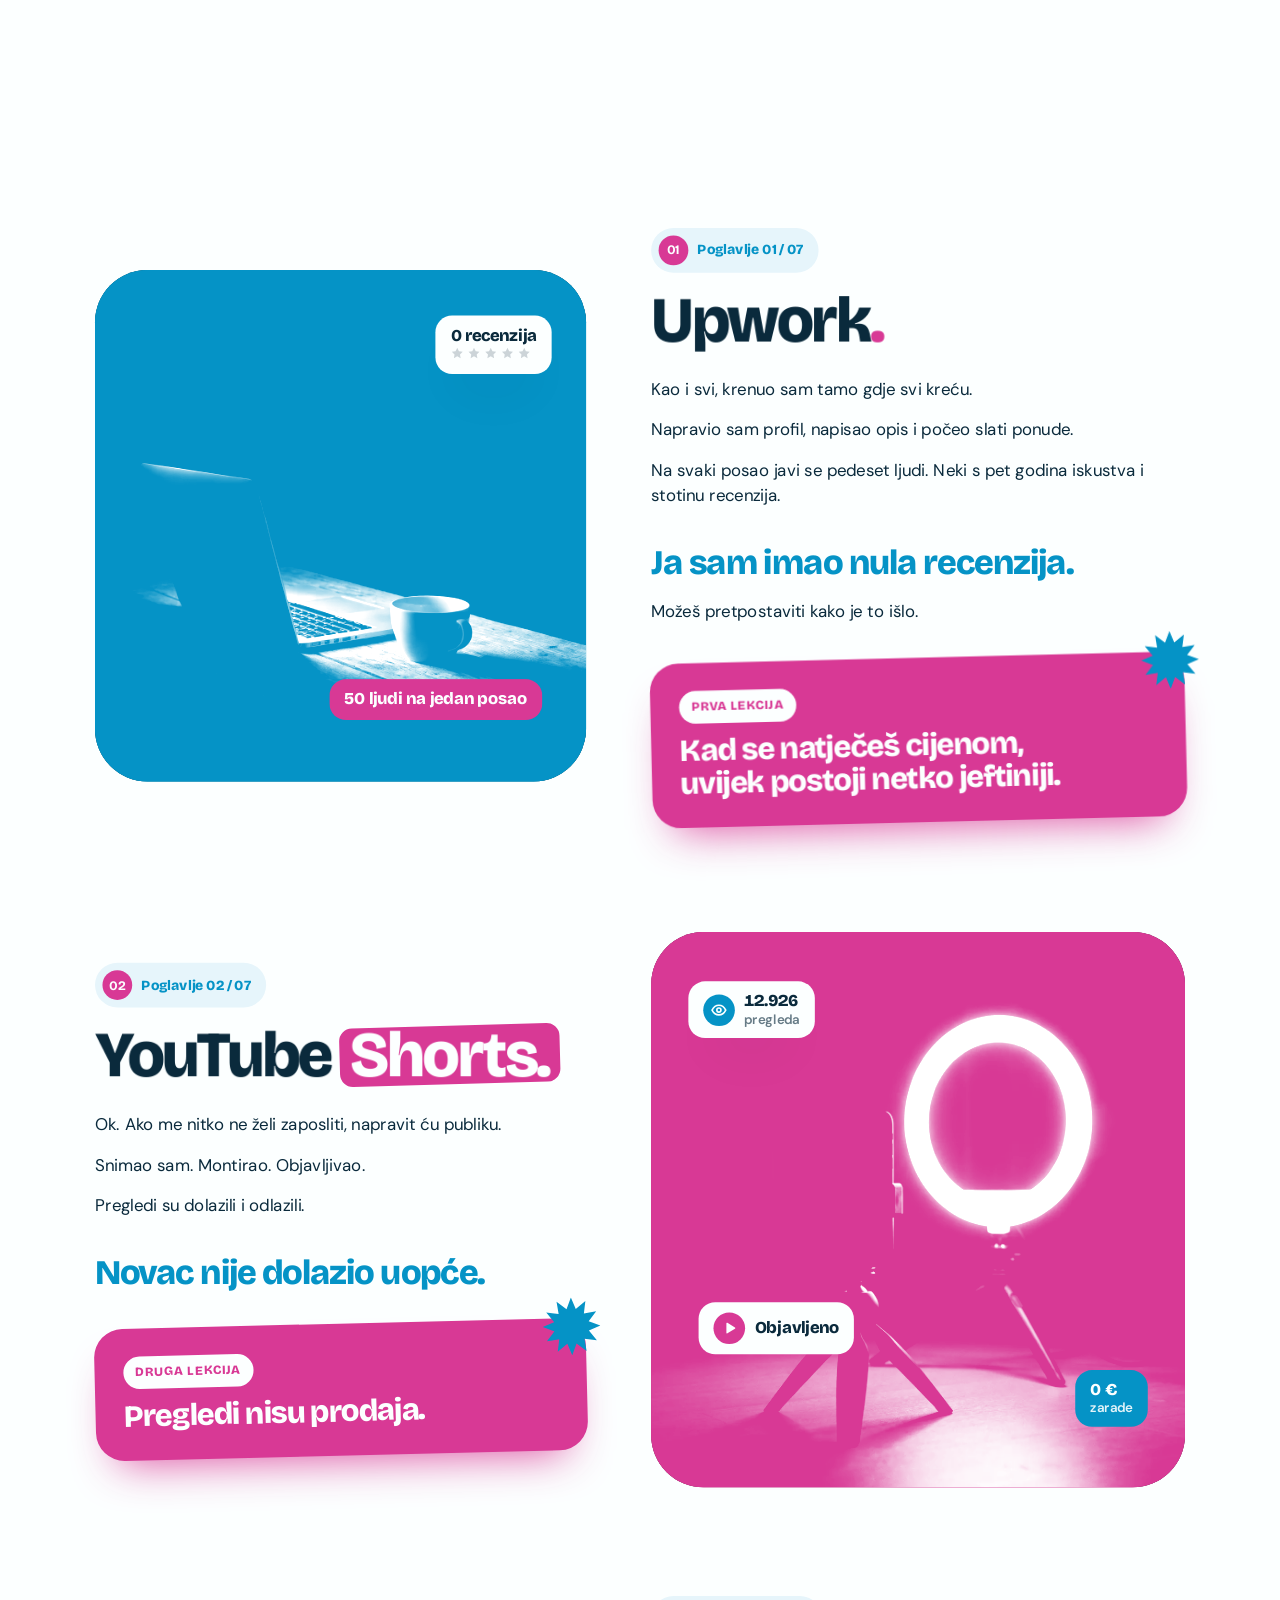
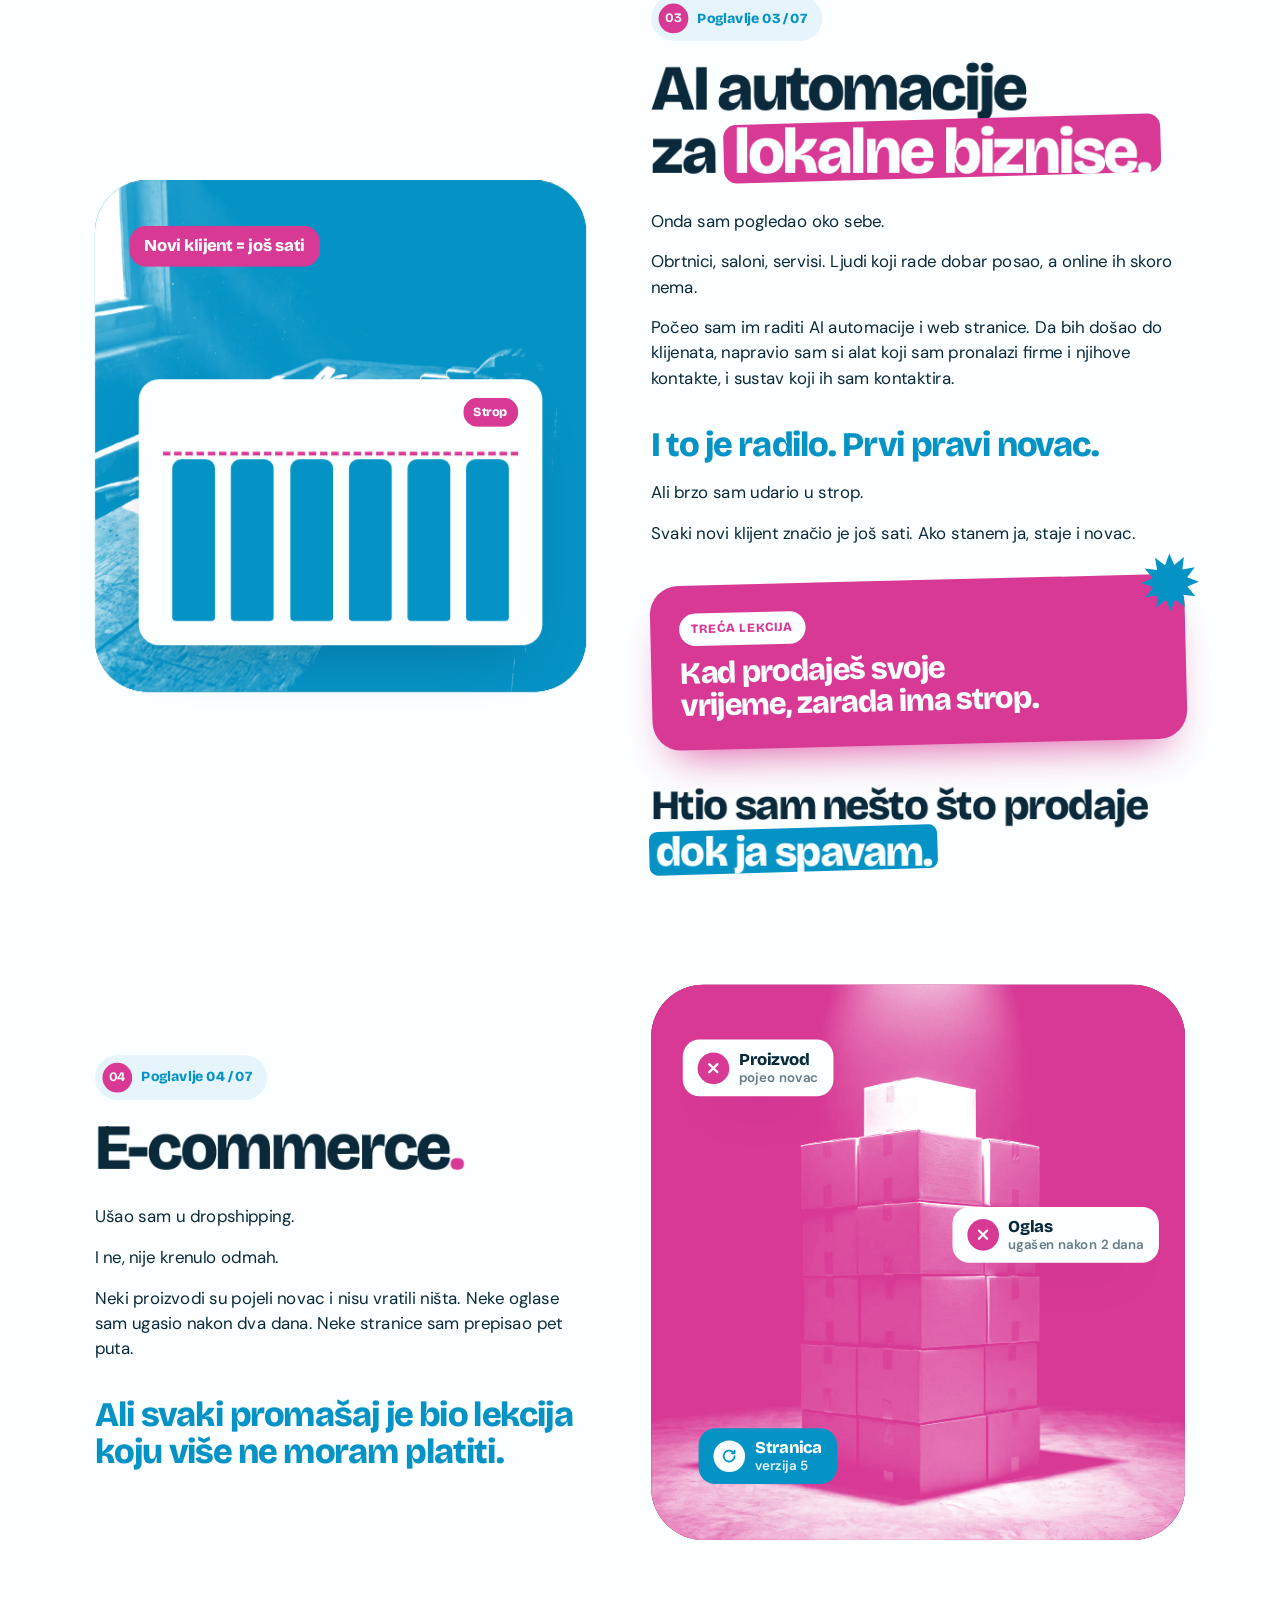
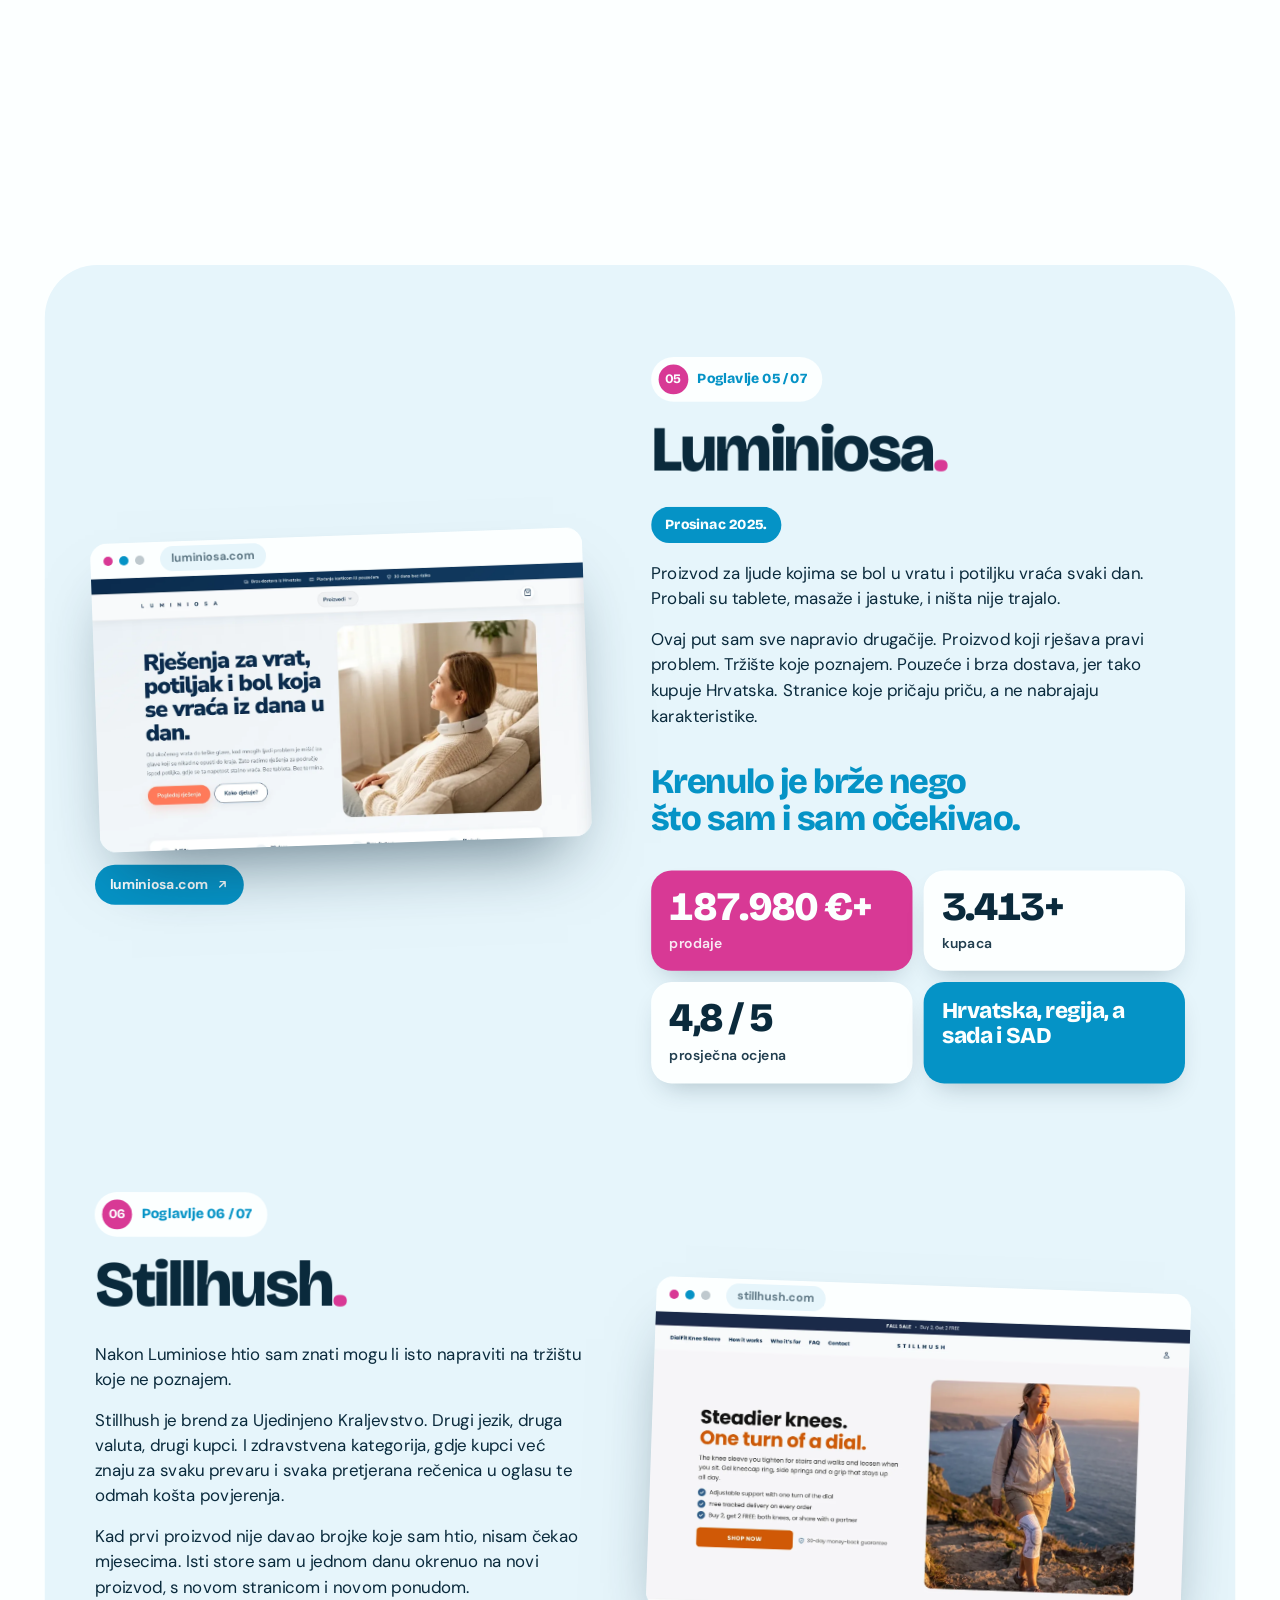
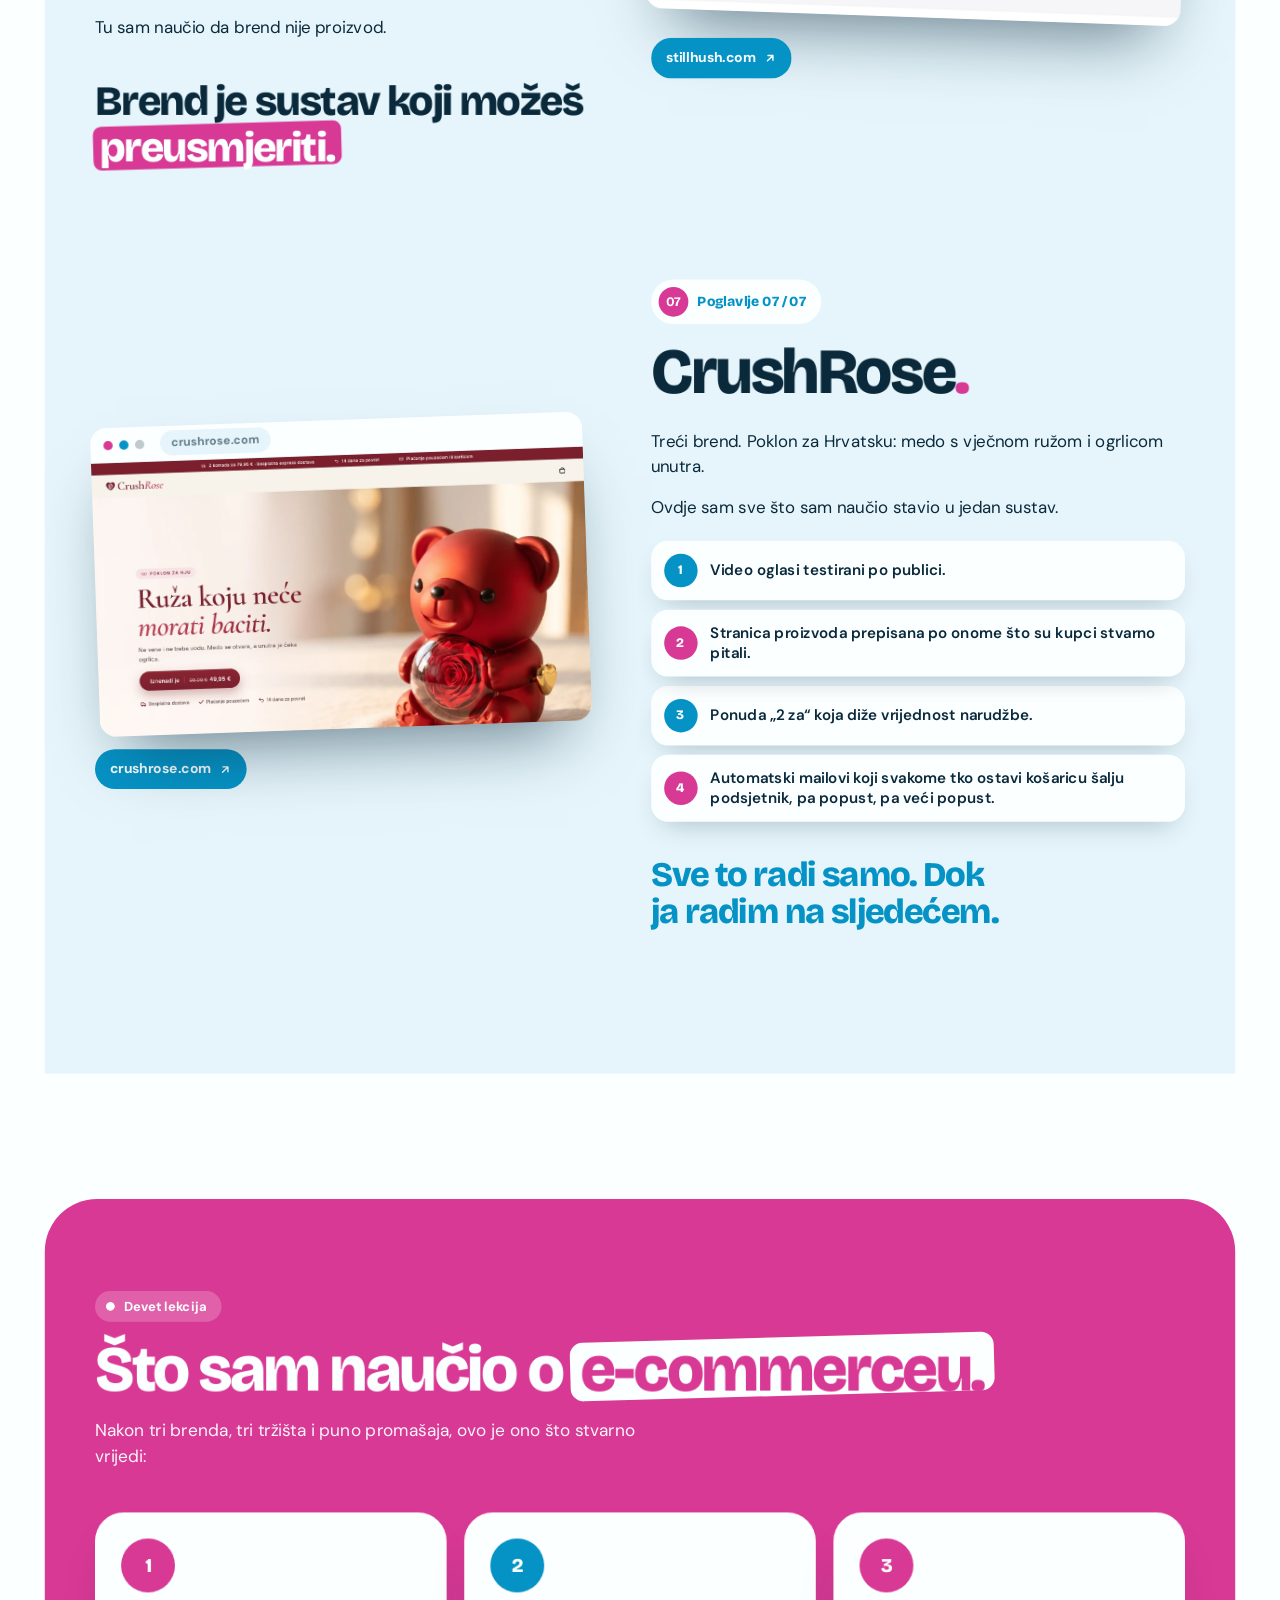
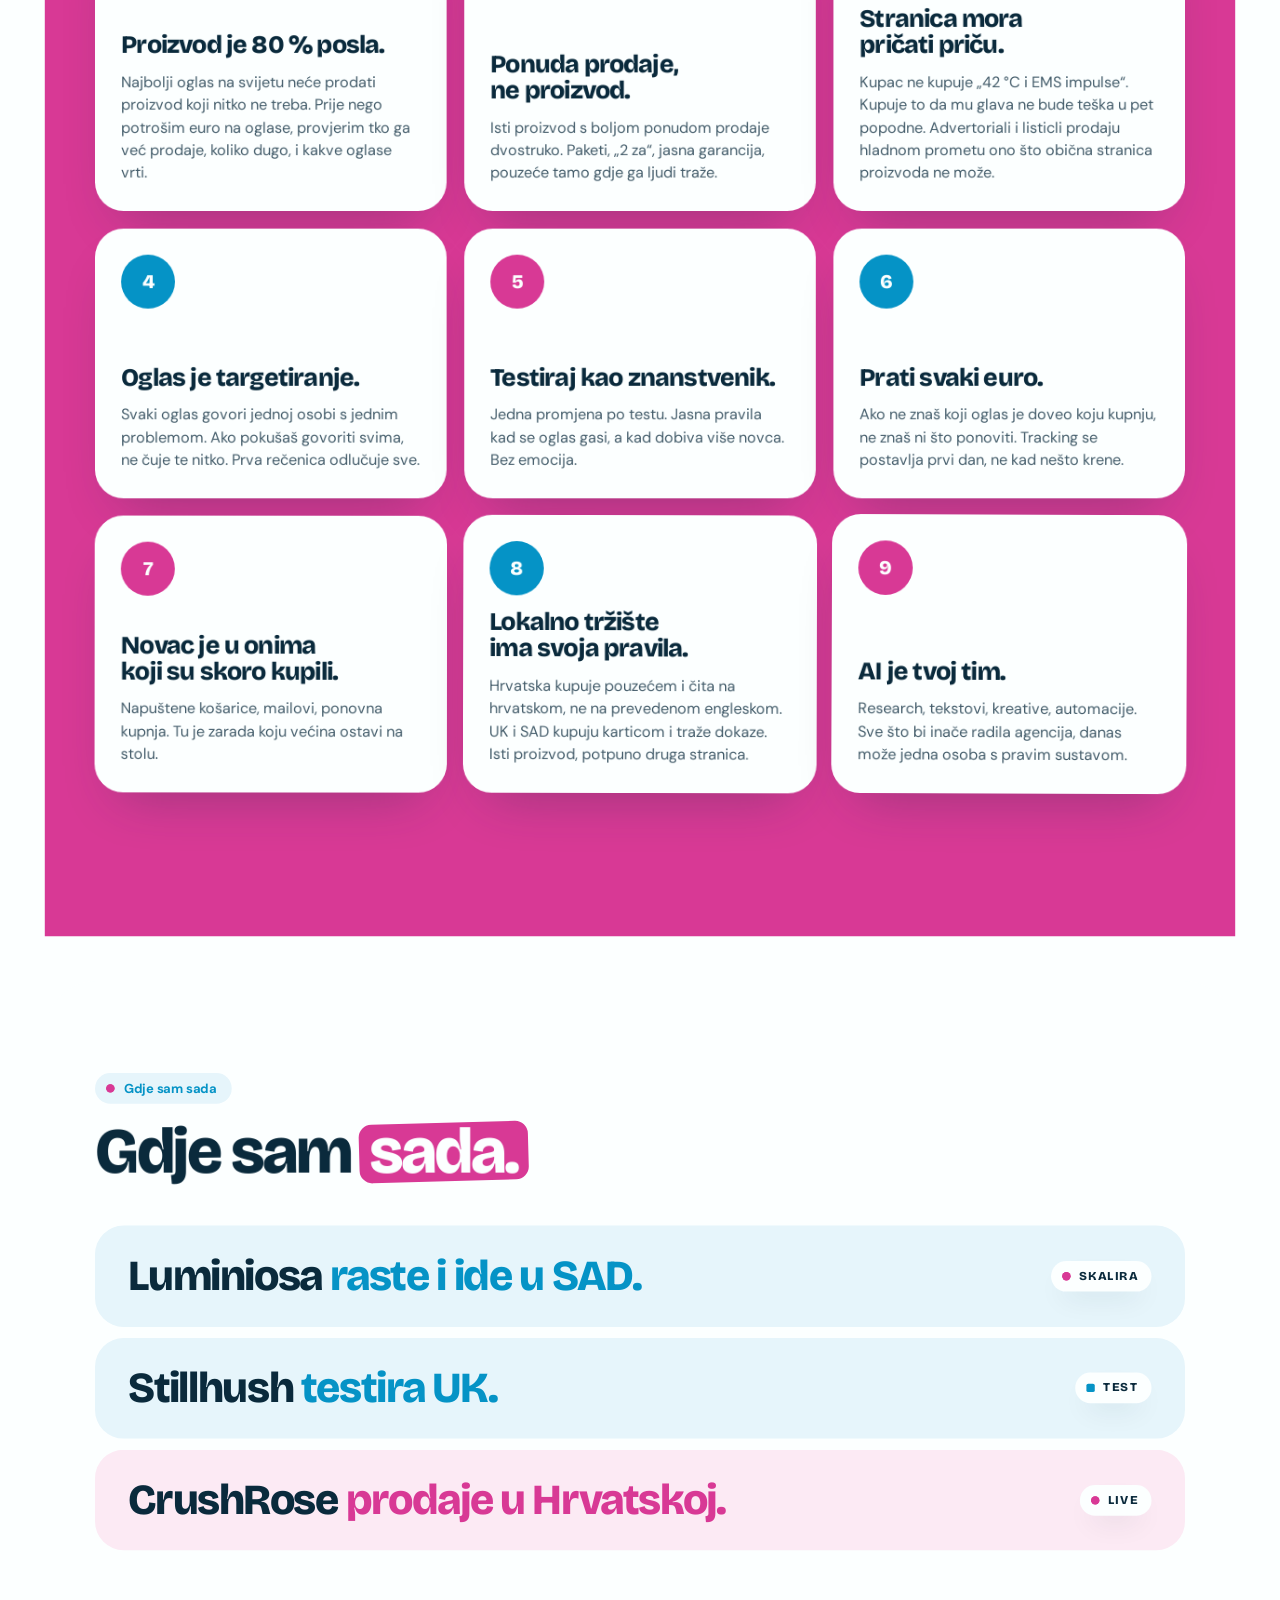
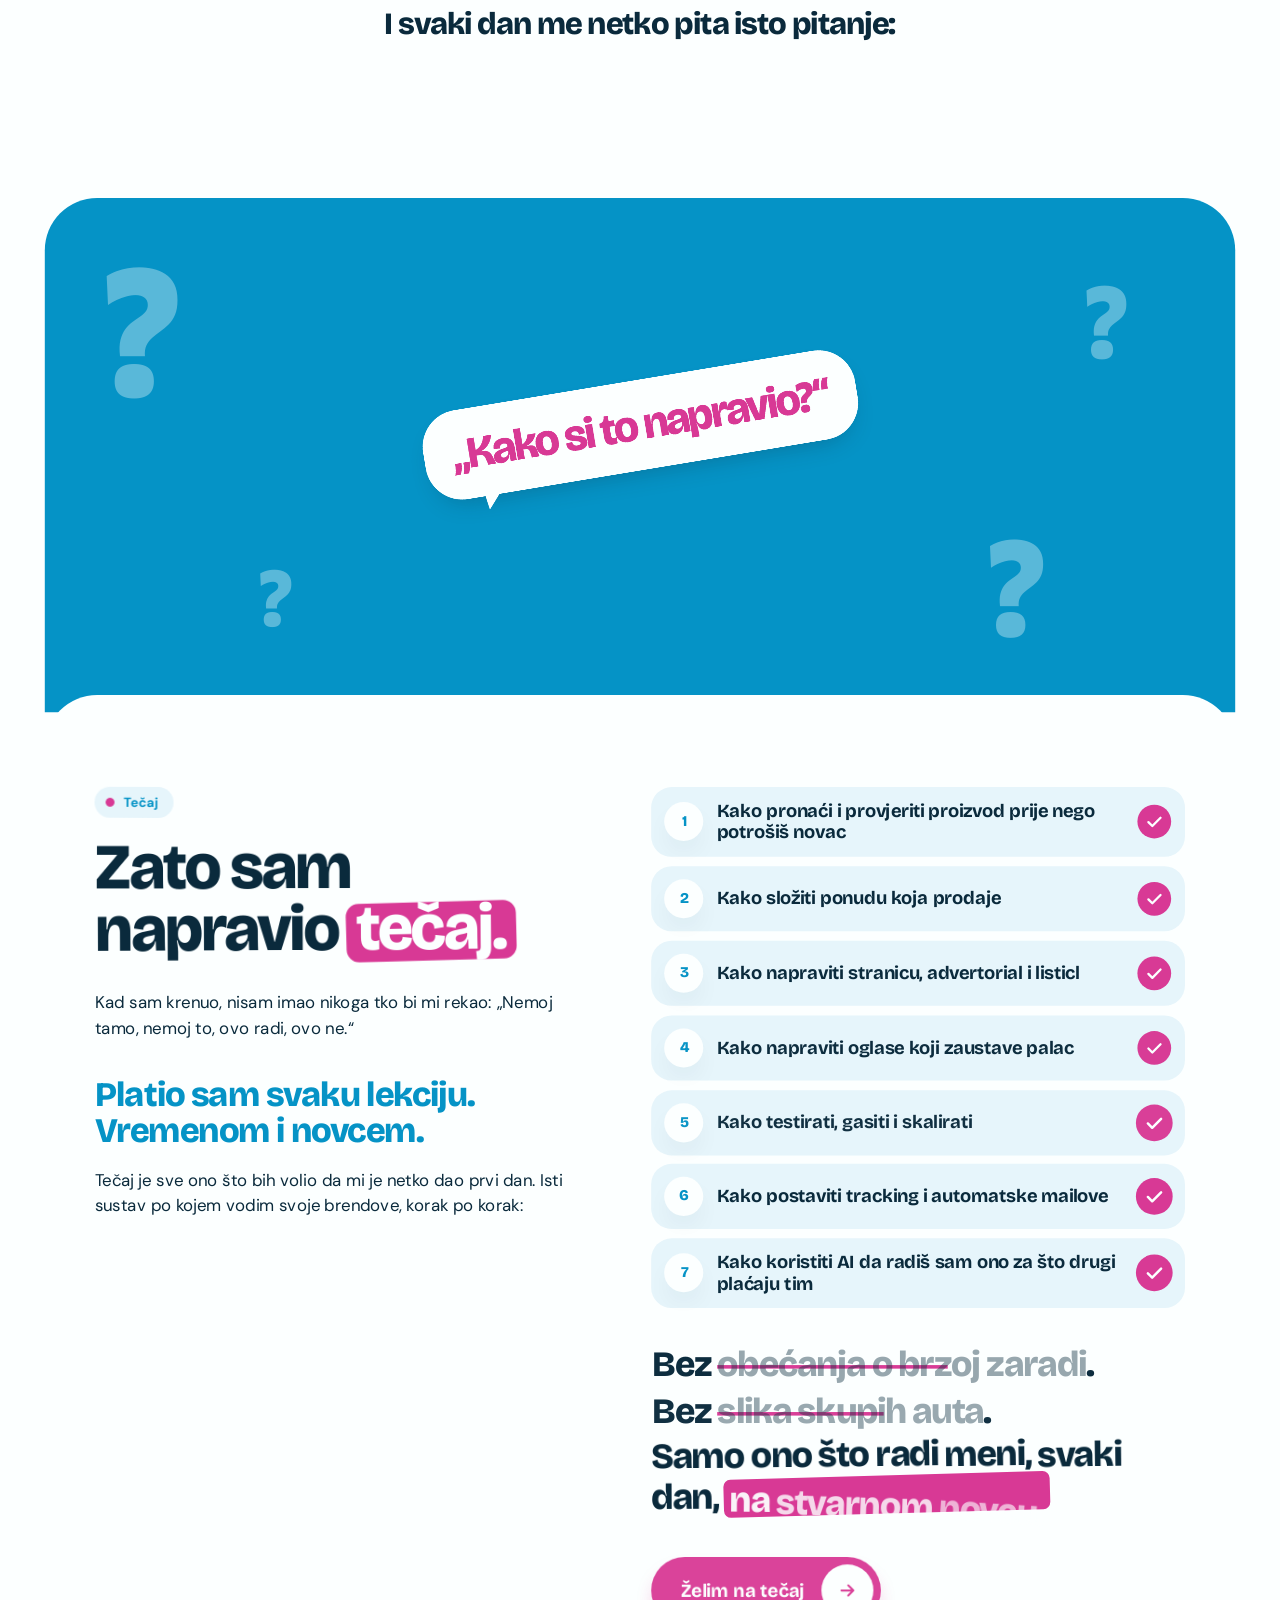
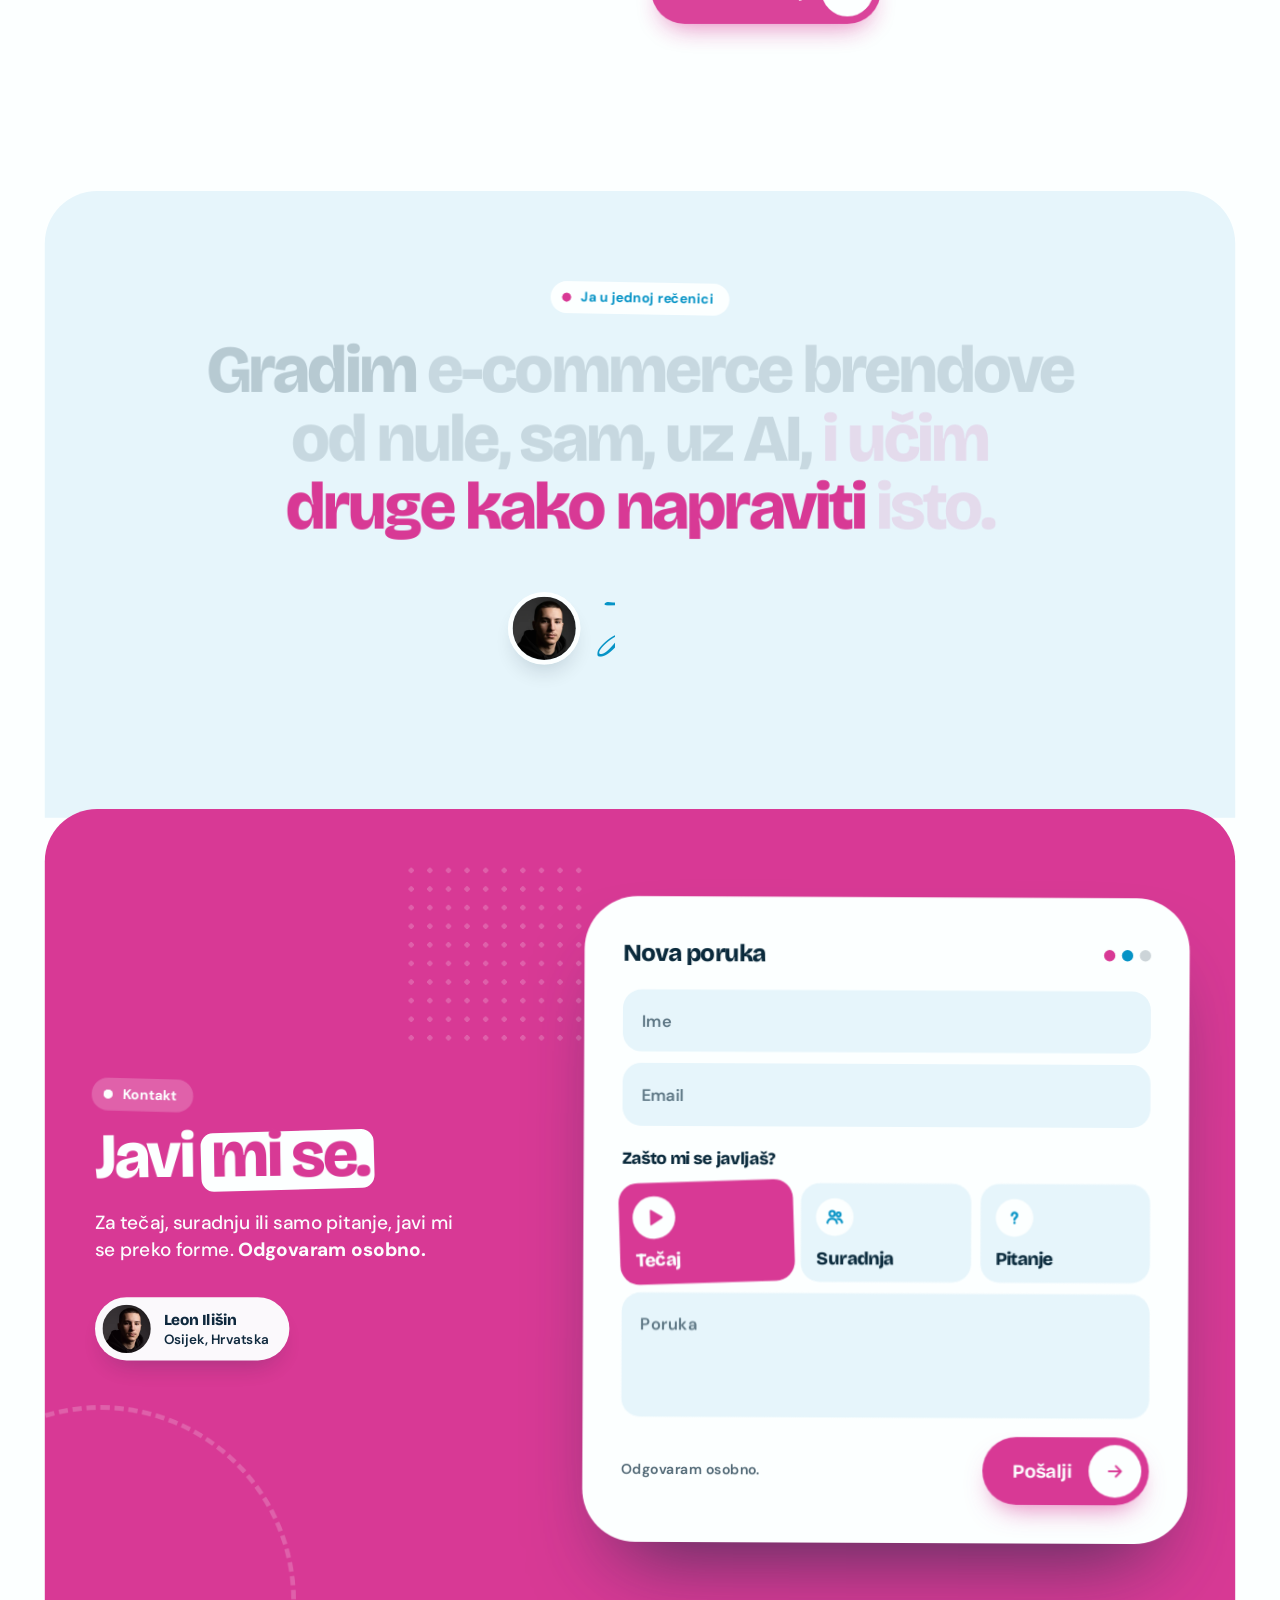
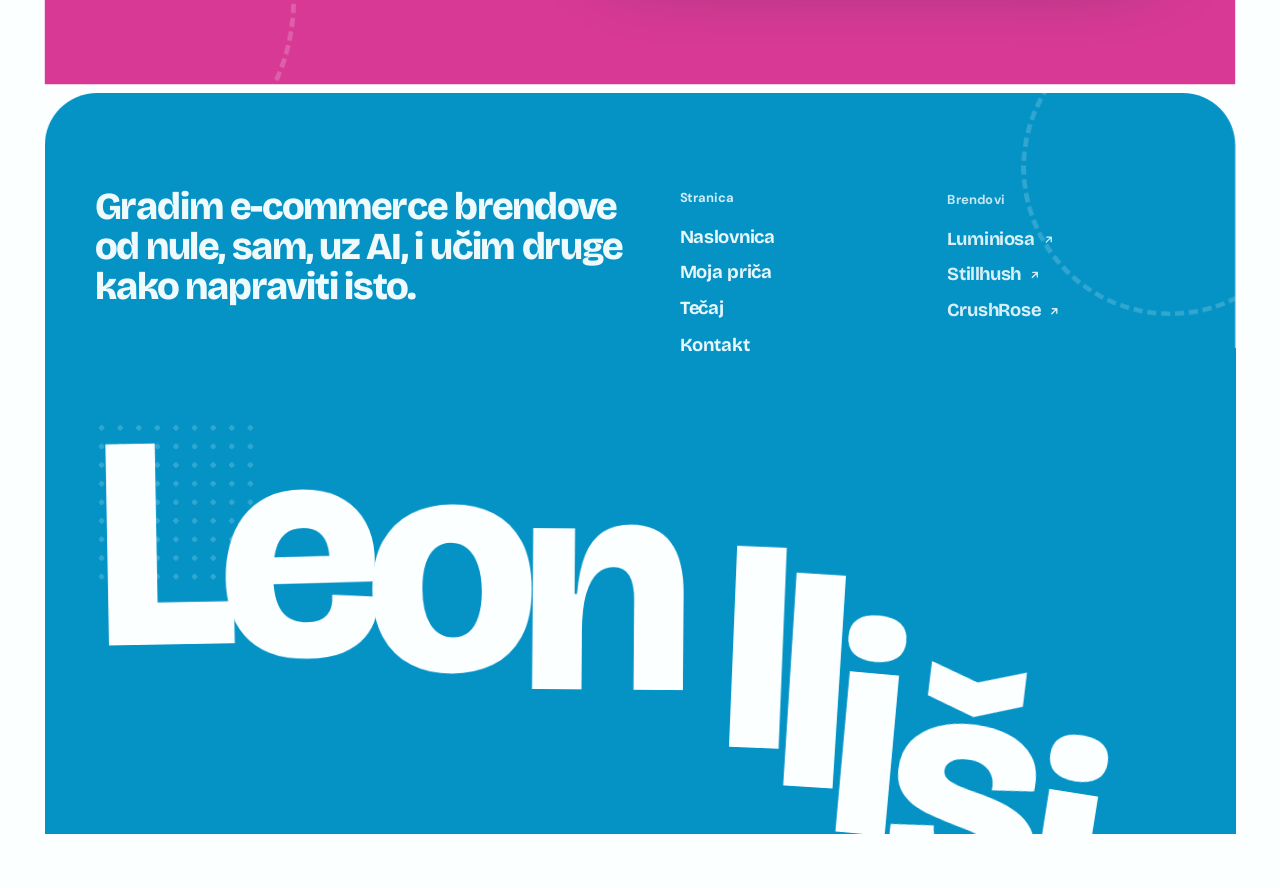
==== commit 1d2d90d6: "Version CSS and JS links so the new hero is not served with cached styles Co-Authored-By: Claude Fab" ====
--- a/prica/index.html
+++ b/prica/index.html
@@ -54,7 +54,7 @@
   <link href="https://fonts.googleapis.com/css2?family=Bricolage+Grotesque:opsz,wght@12..96,400..800&family=DM+Sans:opsz,wght@9..40,400..800&display=swap" rel="stylesheet" />
   <link href="https://fonts.googleapis.com/css2?family=Mrs+Saint+Delafield&text=Leon&display=swap" rel="stylesheet" />
   <link rel="preload" as="image" href="/assets/img/leon-cut.webp" type="image/webp" />
-  <link rel="stylesheet" href="/assets/css/style.css" />
+  <link rel="stylesheet" href="/assets/css/style.css?v=3" />
 
   <script type="application/ld+json">
   {
@@ -579,6 +579,6 @@
   <script src="/assets/vendor/gsap.min.js" defer></script>
   <script src="/assets/vendor/ScrollTrigger.min.js" defer></script>
   <script src="/assets/vendor/lenis.min.js" defer></script>
-  <script src="/assets/js/app.js" defer></script>
+  <script src="/assets/js/app.js?v=3" defer></script>
 </body>
 </html>
